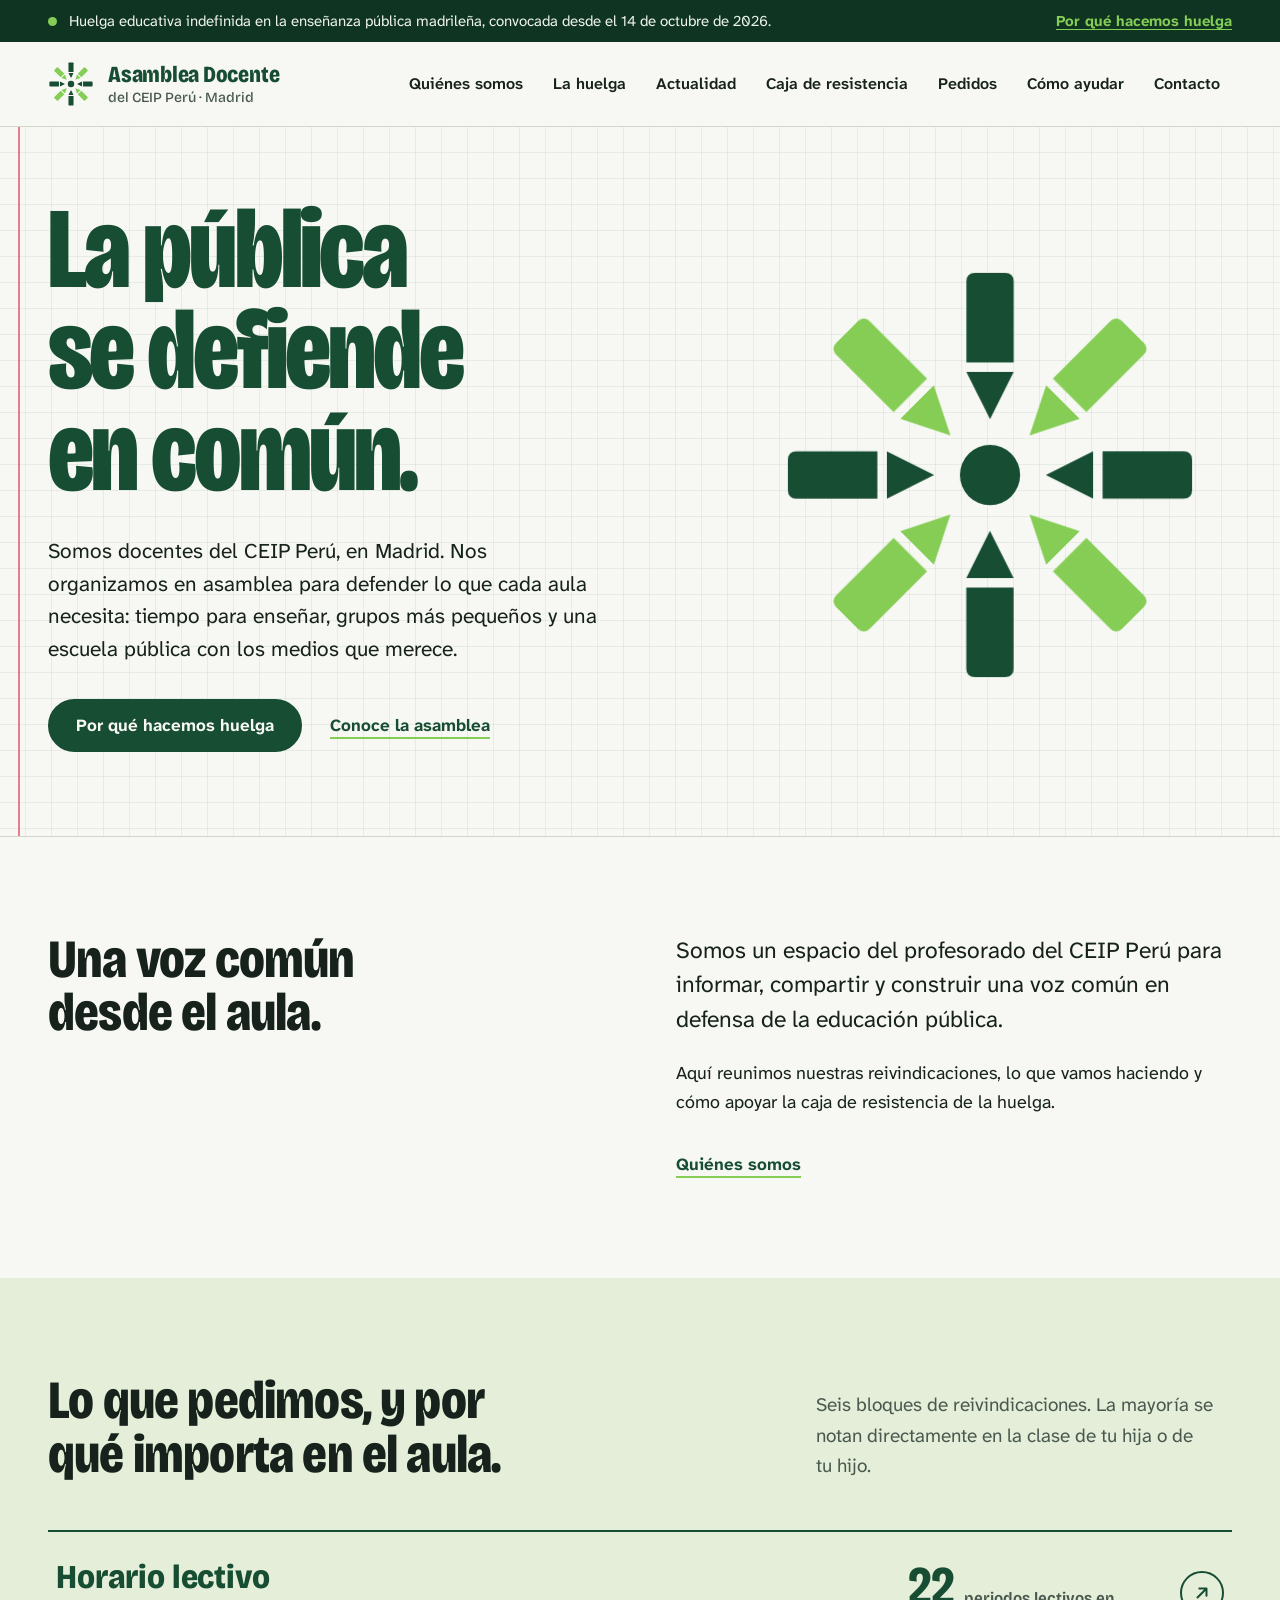
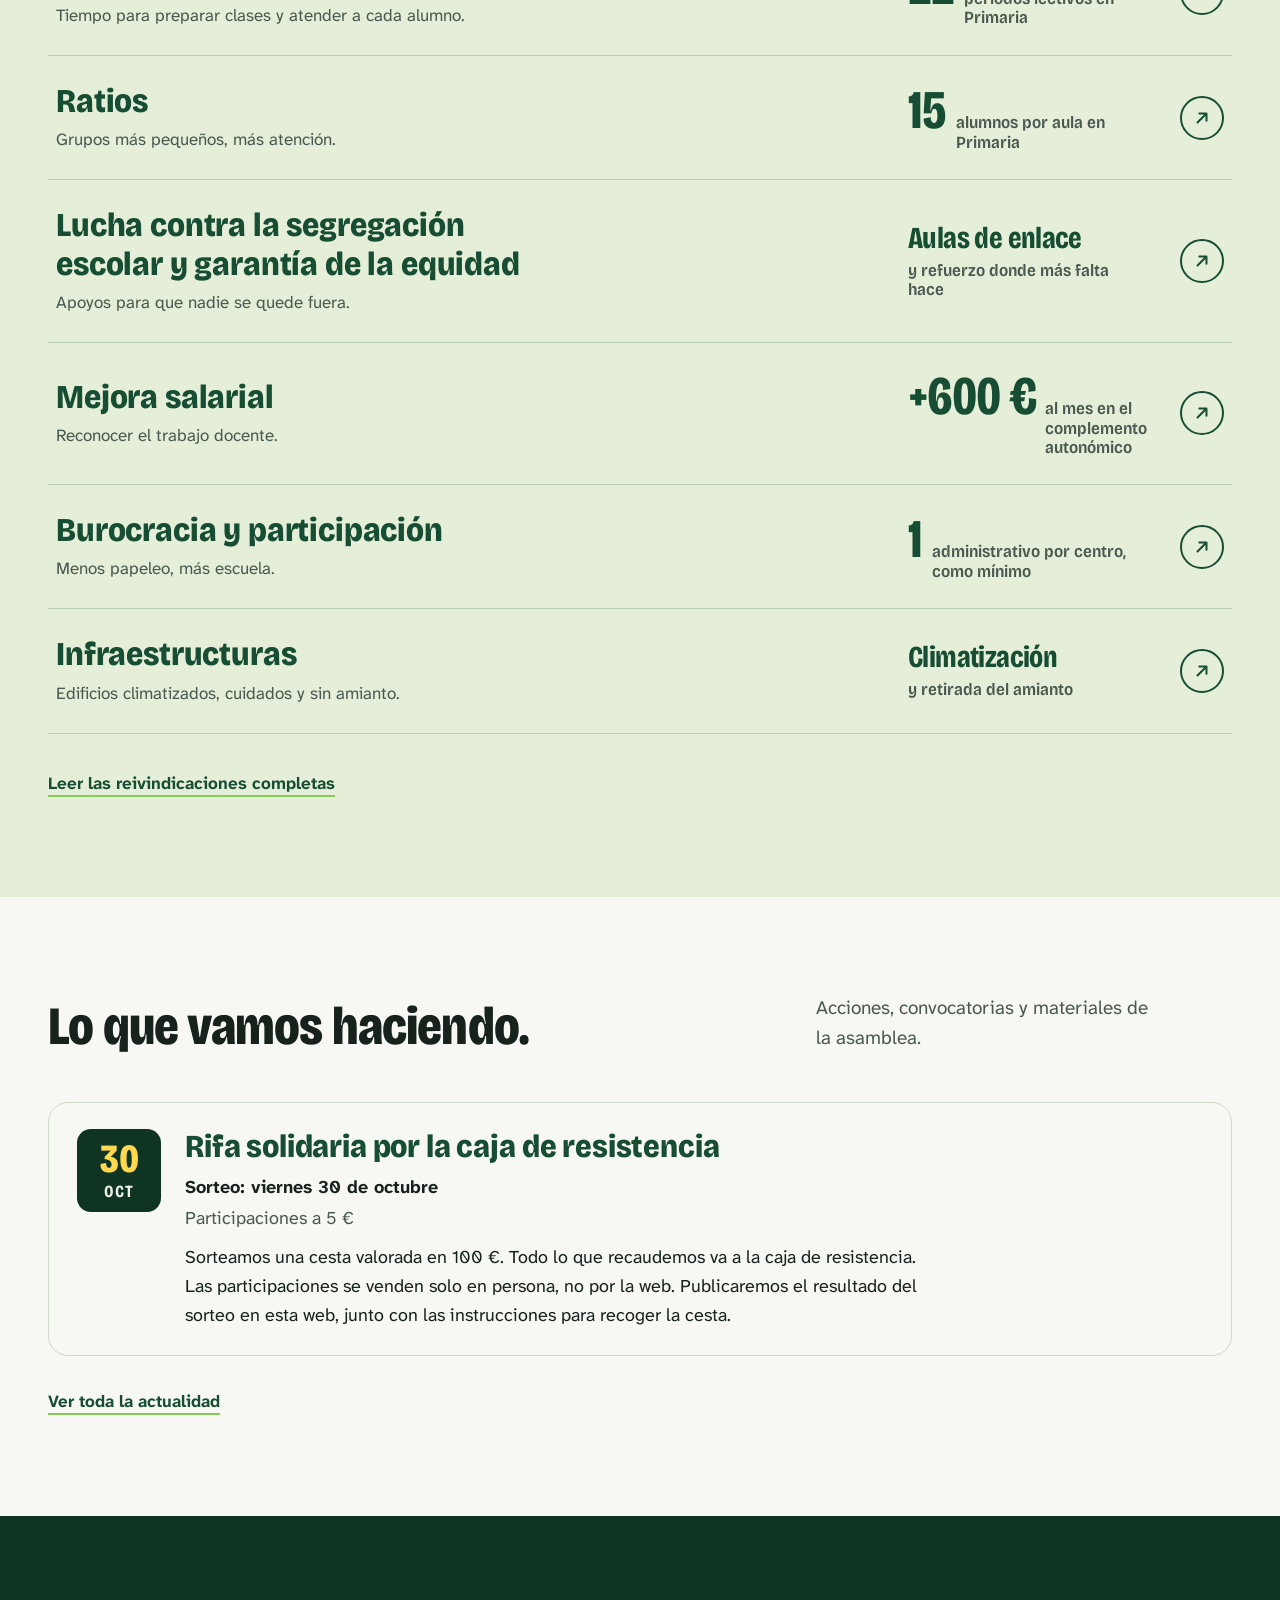
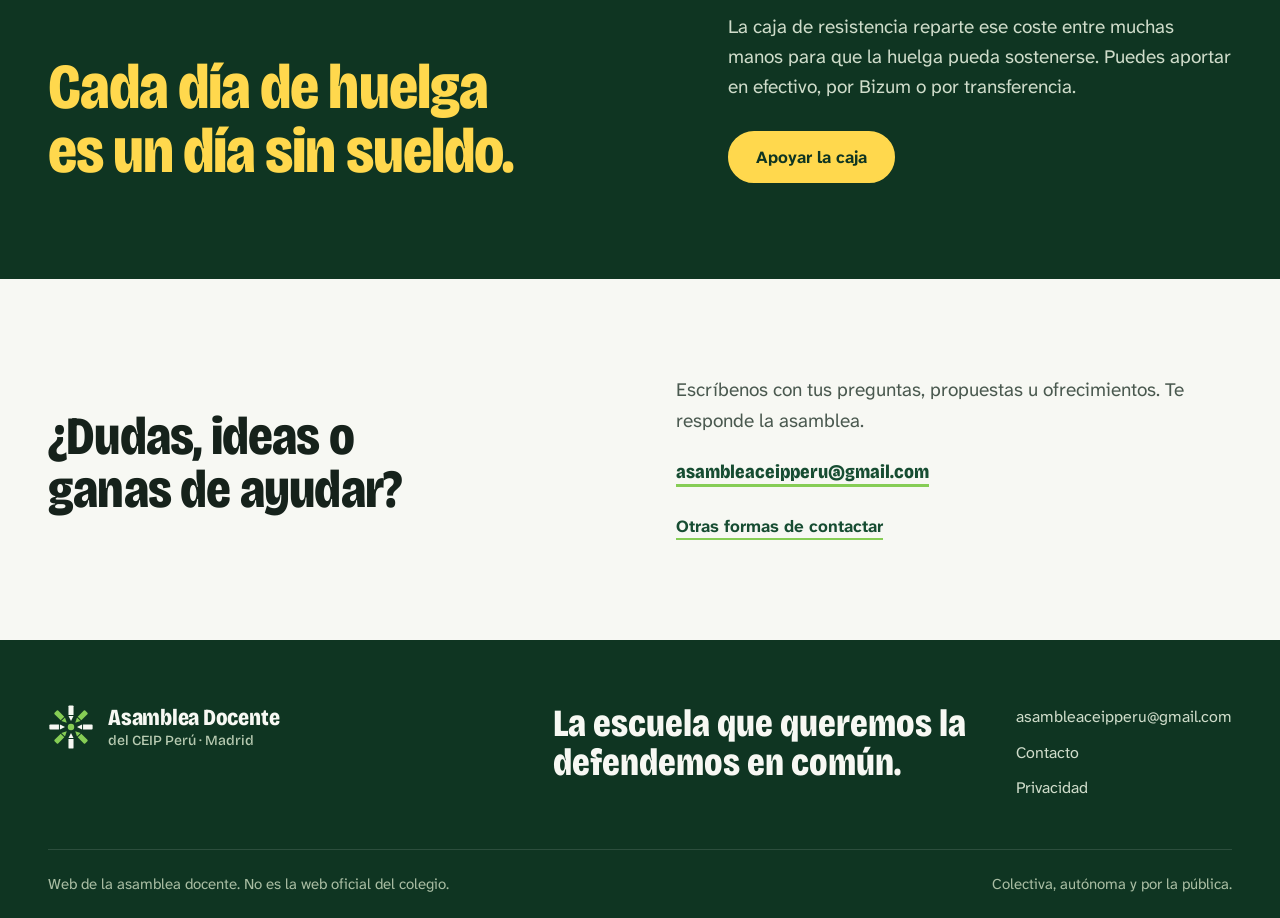
==== index.html @ 689da5db "Pedidos: rifa solo en persona y compra mínima de 10 € Co-Authored-By: Claude Opus 5.5 <noreply@anthr" ====
<!doctype html>
<html lang="es"><head><meta charset="utf-8"><meta name="viewport" content="width=device-width, initial-scale=1">
<title>Asamblea Docente del CEIP Perú · La pública se defiende en común</title><meta name="description" content="Somos docentes del CEIP Perú (Madrid) organizados en asamblea. Por qué hacemos huelga, qué pedimos y cómo apoyar la caja de resistencia.">
<meta name="theme-color" content="#0f3522"><meta name="color-scheme" content="light">
<link rel="canonical" href="https://asambleaceipperu.github.io/"><meta property="og:url" content="https://asambleaceipperu.github.io/"><meta property="og:image" content="https://asambleaceipperu.github.io/assets/compartir.png"><meta property="og:image:width" content="1200"><meta property="og:image:height" content="630"><meta name="twitter:card" content="summary_large_image">
<meta property="og:title" content="Asamblea Docente del CEIP Perú · La pública se defiende en común"><meta property="og:description" content="Somos docentes del CEIP Perú (Madrid) organizados en asamblea. Por qué hacemos huelga, qué pedimos y cómo apoyar la caja de resistencia."><meta property="og:type" content="website"><meta property="og:locale" content="es_ES"><meta property="og:site_name" content="Asamblea Docente del CEIP Perú">
<link rel="icon" href="assets/simbolo.svg" type="image/svg+xml"><link rel="preload" href="assets/fuentes/bricolage-grotesque.woff2" as="font" type="font/woff2" crossorigin><link rel="stylesheet" href="assets/style.css"><script src="assets/contacto-config.js" defer></script><script src="assets/site.js" defer></script></head>
<body><a class="skip" href="#contenido">Saltar al contenido</a>
<div class="aviso"><div class="wrap"><span class="pulso" aria-hidden="true"></span><span>Huelga educativa indefinida en la enseñanza pública madrileña, convocada desde el 14 de octubre de 2026.</span><a href="huelga.html">Por qué hacemos huelga</a></div></div>
<header class="header"><div class="wrap header-inner"><a class="brand" href="index.html" aria-label="Asamblea Docente del CEIP Perú. Inicio"><svg xmlns="http://www.w3.org/2000/svg" viewBox="-50 -50 100 100" aria-hidden="true" focusable="false"><g transform="rotate(0)"><g fill="#174d32"><path d="M-5.5 -26.2V-45q0-2 2-2H3.5q2 0 2 2V-26.2Z"/><path d="M-5.5 -24H5.5L0 -13Z"/></g></g><g transform="rotate(45)"><g fill="#86cd55"><path d="M-5.5 -26.2V-45q0-2 2-2H3.5q2 0 2 2V-26.2Z"/><path d="M-5.5 -24H5.5L0 -13Z"/></g></g><g transform="rotate(90)"><g fill="#174d32"><path d="M-5.5 -26.2V-45q0-2 2-2H3.5q2 0 2 2V-26.2Z"/><path d="M-5.5 -24H5.5L0 -13Z"/></g></g><g transform="rotate(135)"><g fill="#86cd55"><path d="M-5.5 -26.2V-45q0-2 2-2H3.5q2 0 2 2V-26.2Z"/><path d="M-5.5 -24H5.5L0 -13Z"/></g></g><g transform="rotate(180)"><g fill="#174d32"><path d="M-5.5 -26.2V-45q0-2 2-2H3.5q2 0 2 2V-26.2Z"/><path d="M-5.5 -24H5.5L0 -13Z"/></g></g><g transform="rotate(225)"><g fill="#86cd55"><path d="M-5.5 -26.2V-45q0-2 2-2H3.5q2 0 2 2V-26.2Z"/><path d="M-5.5 -24H5.5L0 -13Z"/></g></g><g transform="rotate(270)"><g fill="#174d32"><path d="M-5.5 -26.2V-45q0-2 2-2H3.5q2 0 2 2V-26.2Z"/><path d="M-5.5 -24H5.5L0 -13Z"/></g></g><g transform="rotate(315)"><g fill="#86cd55"><path d="M-5.5 -26.2V-45q0-2 2-2H3.5q2 0 2 2V-26.2Z"/><path d="M-5.5 -24H5.5L0 -13Z"/></g></g><circle r="7" fill="#174d32"/></svg><span class="brand-text"><strong>Asamblea Docente</strong><small>del CEIP Perú · Madrid</small></span></a>
<button class="menu-toggle" aria-controls="menu" aria-expanded="false" hidden>Menú</button><nav id="menu" aria-label="Principal"><a href="quienes-somos.html">Quiénes somos</a><a href="huelga.html">La huelga</a><a href="actualidad.html">Actualidad</a><a href="caja-resistencia.html">Caja de resistencia</a><a href="pedidos.html">Pedidos</a><a href="ayudar.html">Cómo ayudar</a><a href="contacto.html">Contacto</a></nav></div></header>
<main id="contenido"><div class="cuaderno"><section class="hero wrap"><div class="hero-copy"><h1 data-edit>La pública<br>se defiende<br>en común.</h1><p class="hero-desc" data-edit>Somos docentes del CEIP Perú, en Madrid. Nos organizamos en asamblea para defender lo que cada aula necesita: tiempo para enseñar, grupos más pequeños y una escuela pública con los medios que merece.</p><div class="buttons"><a class="button" href="huelga.html">Por qué hacemos huelga</a><a class="text-link" href="quienes-somos.html">Conoce la asamblea</a></div></div><div class="hero-art"><svg xmlns="http://www.w3.org/2000/svg" viewBox="-50 -50 100 100" role="img" aria-label="El corro: ocho lápices que apuntan al mismo centro"><g transform="rotate(0)"><g class="lapiz" style="--i:0" fill="#174d32"><path d="M-5.5 -26.2V-45q0-2 2-2H3.5q2 0 2 2V-26.2Z"/><path d="M-5.5 -24H5.5L0 -13Z"/></g></g><g transform="rotate(45)"><g class="lapiz" style="--i:1" fill="#86cd55"><path d="M-5.5 -26.2V-45q0-2 2-2H3.5q2 0 2 2V-26.2Z"/><path d="M-5.5 -24H5.5L0 -13Z"/></g></g><g transform="rotate(90)"><g class="lapiz" style="--i:2" fill="#174d32"><path d="M-5.5 -26.2V-45q0-2 2-2H3.5q2 0 2 2V-26.2Z"/><path d="M-5.5 -24H5.5L0 -13Z"/></g></g><g transform="rotate(135)"><g class="lapiz" style="--i:3" fill="#86cd55"><path d="M-5.5 -26.2V-45q0-2 2-2H3.5q2 0 2 2V-26.2Z"/><path d="M-5.5 -24H5.5L0 -13Z"/></g></g><g transform="rotate(180)"><g class="lapiz" style="--i:4" fill="#174d32"><path d="M-5.5 -26.2V-45q0-2 2-2H3.5q2 0 2 2V-26.2Z"/><path d="M-5.5 -24H5.5L0 -13Z"/></g></g><g transform="rotate(225)"><g class="lapiz" style="--i:5" fill="#86cd55"><path d="M-5.5 -26.2V-45q0-2 2-2H3.5q2 0 2 2V-26.2Z"/><path d="M-5.5 -24H5.5L0 -13Z"/></g></g><g transform="rotate(270)"><g class="lapiz" style="--i:6" fill="#174d32"><path d="M-5.5 -26.2V-45q0-2 2-2H3.5q2 0 2 2V-26.2Z"/><path d="M-5.5 -24H5.5L0 -13Z"/></g></g><g transform="rotate(315)"><g class="lapiz" style="--i:7" fill="#86cd55"><path d="M-5.5 -26.2V-45q0-2 2-2H3.5q2 0 2 2V-26.2Z"/><path d="M-5.5 -24H5.5L0 -13Z"/></g></g><circle r="7" fill="#174d32" class="centro"/></svg></div></section></div>
<section class="section wrap split" id="asamblea"><div><h2 data-edit>Una voz común desde el aula.</h2></div><div><p class="large" data-edit>Somos un espacio del profesorado del CEIP Perú para informar, compartir y construir una voz común en defensa de la educación pública.</p><p data-edit>Aquí reunimos nuestras reivindicaciones, lo que vamos haciendo y cómo apoyar la caja de resistencia de la huelga.</p><a class="text-link" href="quienes-somos.html">Quiénes somos</a></div></section>
<section class="section demands-home" id="reivindicaciones"><div class="wrap"><div class="section-head"><h2 data-edit>Lo que pedimos, y por qué importa en el aula.</h2><p data-edit>Seis bloques de reivindicaciones. La mayoría se notan directamente en la clase de tu hija o de tu hijo.</p></div><div class="demand-list"><a class="demand-row" href="huelga.html#tiempo"><div><h3 data-edit>Horario lectivo</h3><p data-edit>Tiempo para preparar clases y atender a cada alumno.</p></div><div class="dato-corto"><b>22</b><span>periodos lectivos en Primaria</span></div><span class="flecha"><svg viewBox="0 0 20 20" aria-hidden="true"><path d="M5 15 15 5M7 5h8v8" fill="none" stroke="currentColor" stroke-width="2.2" stroke-linecap="round" stroke-linejoin="round"/></svg></span></a><a class="demand-row" href="huelga.html#ratios"><div><h3 data-edit>Ratios</h3><p data-edit>Grupos más pequeños, más atención.</p></div><div class="dato-corto"><b>15</b><span>alumnos por aula en Primaria</span></div><span class="flecha"><svg viewBox="0 0 20 20" aria-hidden="true"><path d="M5 15 15 5M7 5h8v8" fill="none" stroke="currentColor" stroke-width="2.2" stroke-linecap="round" stroke-linejoin="round"/></svg></span></a><a class="demand-row" href="huelga.html#segregacion"><div><h3 data-edit>Lucha contra la segregación escolar y garantía de la equidad</h3><p data-edit>Apoyos para que nadie se quede fuera.</p></div><div class="dato-corto palabra"><b>Aulas de enlace</b><span>y refuerzo donde más falta hace</span></div><span class="flecha"><svg viewBox="0 0 20 20" aria-hidden="true"><path d="M5 15 15 5M7 5h8v8" fill="none" stroke="currentColor" stroke-width="2.2" stroke-linecap="round" stroke-linejoin="round"/></svg></span></a><a class="demand-row" href="huelga.html#salarios"><div><h3 data-edit>Mejora salarial</h3><p data-edit>Reconocer el trabajo docente.</p></div><div class="dato-corto"><b>+600&nbsp;€</b><span>al mes en el complemento autonómico</span></div><span class="flecha"><svg viewBox="0 0 20 20" aria-hidden="true"><path d="M5 15 15 5M7 5h8v8" fill="none" stroke="currentColor" stroke-width="2.2" stroke-linecap="round" stroke-linejoin="round"/></svg></span></a><a class="demand-row" href="huelga.html#participacion"><div><h3 data-edit>Burocracia y participación</h3><p data-edit>Menos papeleo, más escuela.</p></div><div class="dato-corto"><b>1</b><span>administrativo por centro, como mínimo</span></div><span class="flecha"><svg viewBox="0 0 20 20" aria-hidden="true"><path d="M5 15 15 5M7 5h8v8" fill="none" stroke="currentColor" stroke-width="2.2" stroke-linecap="round" stroke-linejoin="round"/></svg></span></a><a class="demand-row" href="huelga.html#recursos"><div><h3 data-edit>Infraestructuras</h3><p data-edit>Edificios climatizados, cuidados y sin amianto.</p></div><div class="dato-corto palabra"><b>Climatización</b><span>y retirada del amianto</span></div><span class="flecha"><svg viewBox="0 0 20 20" aria-hidden="true"><path d="M5 15 15 5M7 5h8v8" fill="none" stroke="currentColor" stroke-width="2.2" stroke-linecap="round" stroke-linejoin="round"/></svg></span></a></div><a class="text-link" href="huelga.html">Leer las reivindicaciones completas</a></div></section>
<section class="section wrap" id="actualidad"><div class="section-head"><h2 data-edit>Lo que vamos haciendo.</h2><p data-edit>Acciones, convocatorias y materiales de la asamblea.</p></div><div class="eventos"><article class="evento"><div class="fecha" aria-hidden="true"><b>30</b><span>oct</span></div><div><h3 data-edit>Rifa solidaria por la caja de resistencia</h3><p class="cuando" data-edit>Sorteo: viernes 30 de octubre</p><p class="donde" data-edit>Participaciones a 5 €</p><p data-edit>Sorteamos una cesta valorada en 100 €. Todo lo que recaudemos va a la caja de resistencia. Las participaciones se venden solo en persona, no por la web. Publicaremos el resultado del sorteo en esta web, junto con las instrucciones para recoger la cesta.</p></div></article></div><a class="text-link" href="actualidad.html">Ver toda la actualidad</a></section>
<section class="section caja" id="caja"><div class="wrap caja-inner"><h2 data-edit>Cada día de huelga es un día sin sueldo.</h2><div><p data-edit>La caja de resistencia reparte ese coste entre muchas manos para que la huelga pueda sostenerse. Puedes aportar en efectivo, por Bizum o por transferencia.</p><a class="button amarillo" href="caja-resistencia.html">Apoyar la caja</a></div></div></section>
<section class="section wrap contact-strip"><div><h2 data-edit>¿Dudas, ideas o ganas de ayudar?</h2></div><div><p data-edit>Escríbenos con tus preguntas, propuestas u ofrecimientos. Te responde la asamblea.</p><p class="correo-grande"><a href="mailto:asambleaceipperu@gmail.com">asambleaceipperu@gmail.com</a></p><a class="text-link" href="contacto.html">Otras formas de contactar</a></div></section></main>
<footer><div class="wrap footer-main"><a class="brand" href="index.html" aria-label="Asamblea Docente del CEIP Perú. Inicio"><svg xmlns="http://www.w3.org/2000/svg" viewBox="-50 -50 100 100" aria-hidden="true" focusable="false"><g transform="rotate(0)"><g fill="#f7f8f3"><path d="M-5.5 -26.2V-45q0-2 2-2H3.5q2 0 2 2V-26.2Z"/><path d="M-5.5 -24H5.5L0 -13Z"/></g></g><g transform="rotate(45)"><g fill="#86cd55"><path d="M-5.5 -26.2V-45q0-2 2-2H3.5q2 0 2 2V-26.2Z"/><path d="M-5.5 -24H5.5L0 -13Z"/></g></g><g transform="rotate(90)"><g fill="#f7f8f3"><path d="M-5.5 -26.2V-45q0-2 2-2H3.5q2 0 2 2V-26.2Z"/><path d="M-5.5 -24H5.5L0 -13Z"/></g></g><g transform="rotate(135)"><g fill="#86cd55"><path d="M-5.5 -26.2V-45q0-2 2-2H3.5q2 0 2 2V-26.2Z"/><path d="M-5.5 -24H5.5L0 -13Z"/></g></g><g transform="rotate(180)"><g fill="#f7f8f3"><path d="M-5.5 -26.2V-45q0-2 2-2H3.5q2 0 2 2V-26.2Z"/><path d="M-5.5 -24H5.5L0 -13Z"/></g></g><g transform="rotate(225)"><g fill="#86cd55"><path d="M-5.5 -26.2V-45q0-2 2-2H3.5q2 0 2 2V-26.2Z"/><path d="M-5.5 -24H5.5L0 -13Z"/></g></g><g transform="rotate(270)"><g fill="#f7f8f3"><path d="M-5.5 -26.2V-45q0-2 2-2H3.5q2 0 2 2V-26.2Z"/><path d="M-5.5 -24H5.5L0 -13Z"/></g></g><g transform="rotate(315)"><g fill="#86cd55"><path d="M-5.5 -26.2V-45q0-2 2-2H3.5q2 0 2 2V-26.2Z"/><path d="M-5.5 -24H5.5L0 -13Z"/></g></g><circle r="7" fill="#86cd55"/></svg><span class="brand-text"><strong>Asamblea Docente</strong><small>del CEIP Perú · Madrid</small></span></a><p class="footer-lema">La escuela que queremos la defendemos en común.</p><nav class="footer-links" aria-label="Pie de página"><a href="mailto:asambleaceipperu@gmail.com">asambleaceipperu@gmail.com</a><a href="contacto.html">Contacto</a><a href="privacidad.html">Privacidad</a></nav></div><div class="wrap footer-bottom"><span>Web de la asamblea docente. No es la web oficial del colegio.</span><span>Colectiva, autónoma y por la pública.</span></div></footer>
<div id="status" class="toast" role="status" aria-live="polite"></div></body></html>
---- assets/style.css ----
/* Asamblea Docente del CEIP Perú — hoja de estilos
   Identidad: «el corro» (ocho lápices que apuntan al mismo centro) sobre papel de cuaderno.
   Tipografías autoalojadas: Bricolage Grotesque (titulares) y Atkinson Hyperlegible Next (texto). */

@font-face{font-family:"Bricolage";src:url(fuentes/bricolage-grotesque.woff2) format("woff2-variations"),url(fuentes/bricolage-grotesque.woff2) format("woff2");font-weight:200 800;font-stretch:75% 100%;font-display:swap}
@font-face{font-family:"Atkinson";src:url(fuentes/atkinson-hyperlegible-next.woff2) format("woff2-variations"),url(fuentes/atkinson-hyperlegible-next.woff2) format("woff2");font-weight:200 800;font-style:normal;font-display:swap}
@font-face{font-family:"Atkinson";src:url(fuentes/atkinson-hyperlegible-next-italic.woff2) format("woff2-variations"),url(fuentes/atkinson-hyperlegible-next-italic.woff2) format("woff2");font-weight:200 800;font-style:italic;font-display:swap}

:root{
  --papel:#f7f8f3;         /* hoja de cuaderno */
  --cuadricula:#174d3212;  /* líneas de la cuadrícula */
  --pizarra:#174d32;       /* verde principal */
  --pizarra-honda:#0f3522; /* secciones oscuras */
  --marea:#86cd55;         /* verde vivo */
  --marea-suave:#e4eed8;
  --tinta:#16221b;
  --gris:#4a594f;
  --linea:#cfd8cb;
  --margen:#e0566c;        /* línea roja del margen del cuaderno */
  --tiza:#eef3ea;
  --ancho:1200px;
  --display:"Bricolage","Arial Narrow",Arial,sans-serif;
  --texto:"Atkinson",Verdana,Arial,sans-serif;
}
*,*::before,*::after{box-sizing:border-box}
html{scroll-padding-top:96px;-webkit-text-size-adjust:100%}
body{margin:0;background:var(--papel);color:var(--tinta);font:400 18px/1.6 var(--texto);text-rendering:optimizeLegibility}
img,svg{display:block;max-width:100%;height:auto}
a{color:inherit;text-underline-offset:.22em;text-decoration-thickness:1px}
button,input,textarea,select{font:inherit;color:inherit}
button{cursor:pointer}
:focus-visible{outline:3px solid var(--pizarra);outline-offset:4px;border-radius:2px}
.oscuro :focus-visible,.caja :focus-visible{outline-color:var(--marea)}
h1,h2,h3{font-family:var(--display);font-weight:800;font-stretch:82%;line-height:1;letter-spacing:-.015em;margin:0 0 .5em;text-wrap:balance}
h1{font-size:clamp(3rem,7.4vw,6.6rem)}
h2{font-size:clamp(2.1rem,4.2vw,3.5rem)}
h3{font-size:1.5rem;font-stretch:90%;letter-spacing:-.005em;line-height:1.15}
p{margin:0 0 1em;max-width:62ch;text-wrap:pretty}
p:last-child{margin-bottom:0}
.wrap{width:min(var(--ancho),100% - 96px);margin-inline:auto}
.visualmente-oculto{position:absolute!important;width:1px;height:1px;overflow:hidden;clip:rect(0 0 0 0);white-space:nowrap}
[hidden]{display:none!important}

/* ── Aviso de huelga ── */
.aviso{background:var(--pizarra-honda);color:var(--tiza);font-size:15px}
.aviso .wrap{display:flex;align-items:center;gap:12px;padding-block:9px;flex-wrap:wrap}
.aviso a{color:var(--marea);font-weight:700;text-decoration:underline;text-underline-offset:3px}
.pulso{width:9px;height:9px;border-radius:50%;background:var(--marea);flex-shrink:0;box-shadow:0 0 0 0 #86cd5599;animation:pulso 2.4s ease-out infinite}
@keyframes pulso{70%{box-shadow:0 0 0 8px #86cd5500}100%{box-shadow:0 0 0 0 #86cd5500}}

/* ── Cabecera ── */
.header{position:sticky;top:0;z-index:20;background:color-mix(in srgb,var(--papel) 94%,transparent);backdrop-filter:blur(8px);border-bottom:1px solid var(--linea)}
.header-inner{display:flex;align-items:center;justify-content:space-between;gap:28px;min-height:84px}
.brand{display:flex;align-items:center;gap:14px;text-decoration:none;flex-shrink:0}
.brand svg{width:46px;height:46px;flex-shrink:0;transition:transform .5s cubic-bezier(.3,1.4,.5,1)}
.brand:hover svg{transform:rotate(45deg)}
.brand-text{display:flex;flex-direction:column;line-height:1}
.brand-text strong{font-family:var(--display);font-weight:800;font-stretch:82%;font-size:23px;letter-spacing:-.01em;color:var(--pizarra)}
.brand-text small{font-family:var(--display);font-weight:500;font-size:14px;margin-top:5px;color:var(--gris)}
.header nav{display:flex;gap:6px;align-items:center}
.header nav a{text-decoration:none;font-size:16px;font-weight:600;padding:10px 12px;border-radius:6px;white-space:nowrap}
.header nav a:hover{background:var(--marea-suave)}
.header nav a[aria-current]{background:var(--pizarra);color:var(--papel)}
.menu-toggle{display:none;background:none;border:2px solid var(--pizarra);border-radius:8px;padding:8px 14px;color:var(--pizarra);font-weight:700;min-height:44px}

/* ── Botones y enlaces ── */
.button{display:inline-flex;align-items:center;gap:10px;background:var(--pizarra);color:var(--papel);border:2px solid var(--pizarra);border-radius:999px;padding:14px 26px;font-weight:700;font-size:17px;text-decoration:none;line-height:1.2;transition:background .2s,transform .2s}
.button:hover{background:var(--pizarra-honda);transform:translateY(-1px)}
.button.light{background:var(--marea);border-color:var(--marea);color:var(--pizarra-honda)}
.button.light:hover{background:#9ad86d}
.text-link{display:inline-flex;align-items:center;gap:8px;font-weight:700;color:var(--pizarra);background:none;border:0;padding:4px 0;text-decoration:underline;text-decoration-thickness:2px;text-decoration-color:var(--marea);text-underline-offset:6px;font-size:17px}
.text-link:hover{text-decoration-color:var(--pizarra)}
.ext::after{content:"";display:inline-block;width:.62em;height:.62em;margin-left:.3em;background:currentColor;-webkit-mask:url("data:image/svg+xml,%3Csvg xmlns='http://www.w3.org/2000/svg' viewBox='0 0 10 10'%3E%3Cpath d='M2 8 8 2M3.5 2H8v4.5' fill='none' stroke='black' stroke-width='1.6'/%3E%3C/svg%3E") center/contain no-repeat;mask:url("data:image/svg+xml,%3Csvg xmlns='http://www.w3.org/2000/svg' viewBox='0 0 10 10'%3E%3Cpath d='M2 8 8 2M3.5 2H8v4.5' fill='none' stroke='black' stroke-width='1.6'/%3E%3C/svg%3E") center/contain no-repeat}
.micro{font-size:15px;color:var(--gris);line-height:1.55}
.tag{display:inline-block;font-size:15px;font-weight:700;color:var(--pizarra);background:var(--marea-suave);padding:3px 10px;border-radius:999px;margin-bottom:12px}

/* ── Papel de cuaderno (portada e intros) ── */
.cuaderno{position:relative;background-color:var(--papel);background-image:linear-gradient(var(--cuadricula) 1px,transparent 1px),linear-gradient(90deg,var(--cuadricula) 1px,transparent 1px);background-size:26px 26px;background-position:-1px -1px;border-bottom:1px solid var(--linea)}
.cuaderno::before{content:"";position:absolute;top:0;bottom:0;left:max(14px,calc((100% - min(var(--ancho),100% - 96px))/2 - 30px));width:2px;background:var(--margen);opacity:.75}

/* ── Portada ── */
.hero{display:grid;grid-template-columns:minmax(0,1.35fr) minmax(0,1fr);gap:48px;align-items:center;padding-block:72px 84px}
.hero h1{font-size:clamp(3.6rem,9vw,8.4rem);line-height:.88;letter-spacing:-.025em;font-stretch:76%;color:var(--pizarra);margin-bottom:32px}
.hero-desc{font-size:21px;line-height:1.55;max-width:40ch;margin-bottom:34px}
.buttons{display:flex;flex-wrap:wrap;align-items:center;gap:18px 28px}
.hero-art{justify-self:center;width:min(100%,430px)}
.hero-art svg{width:100%;height:auto;overflow:visible}
.lapiz{animation:llegar .9s cubic-bezier(.2,.9,.25,1.15) both;animation-delay:calc(var(--i) * 70ms + 150ms)}
.centro{transform-box:fill-box;transform-origin:center;animation:centro .5s cubic-bezier(.3,1.6,.5,1) both;animation-delay:.85s}
@keyframes llegar{from{transform:translateY(-26px);opacity:0}}
@keyframes centro{from{transform:scale(0)}}
.hero-art figcaption{font-family:var(--display);font-weight:600;font-size:17px;color:var(--gris);text-align:center;margin-top:18px}

/* ── Secciones ── */
.section{padding-block:96px}
.section-head{display:grid;grid-template-columns:minmax(0,1fr) minmax(0,26rem);gap:24px 64px;align-items:end;margin-bottom:48px}
.section-head h2{margin:0}
.section-head p{color:var(--gris);font-size:19px}
.split{display:grid;grid-template-columns:minmax(0,1fr) minmax(0,1fr);gap:72px;align-items:start}
.large{font-size:23px;line-height:1.5}
.split .text-link{margin-top:12px}

/* Asamblea: corro */
.corro-cita{display:grid;grid-template-columns:120px minmax(0,1fr);gap:28px;align-items:start}
.corro-cita svg{width:120px;height:120px}

/* Reivindicaciones en portada */
.demands-home{background:var(--marea-suave)}
.demand-list{border-top:2px solid var(--pizarra)}
.demand-row{display:grid;grid-template-columns:minmax(0,1fr) 15rem 44px;gap:32px;align-items:center;padding:26px 8px;border-bottom:1px solid #b9cbb0;text-decoration:none;transition:background .2s,padding .2s}
.demand-row:hover{background:var(--papel);padding-inline:20px}
.demand-row h3{font-size:clamp(1.6rem,2.6vw,2.2rem);margin:0 0 6px;color:var(--pizarra)}
.demand-row p{margin:0;color:var(--gris);font-size:17px}
.dato-corto{font-family:var(--display);font-stretch:78%;font-weight:800;color:var(--pizarra);line-height:1;display:flex;align-items:baseline;gap:10px}
.dato-corto b{font-size:3.4rem;letter-spacing:-.02em}
.dato-corto span{font-size:17px;font-weight:600;font-stretch:90%;color:var(--gris);line-height:1.15}
.dato-corto.palabra b{font-size:1.9rem;line-height:1.05}
.flecha{width:44px;height:44px;border-radius:50%;border:2px solid var(--pizarra);display:grid;place-items:center;color:var(--pizarra);transition:background .2s,color .2s}
.flecha svg{width:18px;height:18px}
.demand-row:hover .flecha{background:var(--pizarra);color:var(--papel)}
.demands-home .text-link{margin-top:32px}

/* Estado vacío */
.empty-state{display:grid;grid-template-columns:auto minmax(0,1fr);gap:32px;align-items:center;padding:40px;border:2px dashed #b9cbb0;border-radius:18px;background:var(--papel)}
.empty-symbol{width:84px;height:84px;opacity:.9}
.empty-state h2,.empty-state h3{font-size:clamp(1.7rem,3vw,2.3rem);margin:0 0 10px}
.empty-state p{color:var(--gris)}
.empty-state .text-link{margin-top:14px}

/* Caja de resistencia */
.caja{background:var(--pizarra-honda);color:var(--tiza);position:relative;overflow:hidden}
.caja-inner{display:grid;grid-template-columns:minmax(0,1.2fr) minmax(0,.8fr);gap:64px;align-items:center}
.caja h2{color:var(--papel);font-size:clamp(2.4rem,5vw,4.4rem)}
.caja p{color:#cfdcca;font-size:19px;max-width:46ch;margin-bottom:30px}
.caja .button.light{margin-top:4px}
.caja-mark{justify-self:center;width:min(100%,320px);opacity:.95}
.caja-mark svg{width:100%;height:auto}

/* Contacto en portada */
.contact-strip{display:grid;grid-template-columns:minmax(0,1fr) minmax(0,1fr);gap:72px;align-items:end}
.contact-strip p{color:var(--gris);font-size:19px;margin-bottom:26px}

/* ── Páginas interiores ── */
.page-intro{padding-block:80px 72px}
.page-intro h1{color:var(--pizarra);max-width:16ch;margin-bottom:24px}
.lead{font-size:22px;line-height:1.5;max-width:46ch;color:var(--tinta)}

.values{display:grid;grid-template-columns:repeat(3,minmax(0,1fr));gap:24px;margin-top:40px}
.values article{background:var(--marea-suave);border-radius:18px;padding:30px 28px 32px}
.values svg{width:40px;height:40px;margin-bottom:22px}
.values h3{font-size:1.9rem;color:var(--pizarra);margin-bottom:12px}
.values p{color:var(--gris);font-size:17px}
.aviso-no-oficial{margin-top:28px;padding:16px 20px;border-left:4px solid var(--marea);background:var(--papel);font-size:16px;color:var(--gris)}

/* Huelga */
.source-note{display:grid;grid-template-columns:minmax(0,1fr) auto;gap:20px 48px;align-items:center;padding:28px 32px;margin-block:48px 0;background:var(--marea-suave);border-radius:18px}
.source-note p{font-size:17px;max-width:70ch}
.source-note .micro{font-size:15px;margin-top:6px}
.jump-links{display:flex;flex-wrap:wrap;gap:10px;padding-block:28px 12px}
.jump-links a{border:1.5px solid var(--linea);background:var(--papel);border-radius:999px;padding:8px 16px;font-size:16px;font-weight:600;text-decoration:none;color:var(--pizarra)}
.jump-links a:hover{border-color:var(--pizarra)}
.demand-detail{display:grid;grid-template-columns:minmax(0,1.05fr) minmax(0,1fr);gap:72px;padding-block:72px;border-bottom:1px solid var(--linea);position:relative;scroll-margin-top:96px}
.demand-detail:last-child{border-bottom:0}
.demand-title h2{color:var(--pizarra);margin-bottom:14px;overflow-wrap:break-word;hyphens:auto}
.demand-title .large{color:var(--gris);margin-bottom:32px}
.detail-copy{padding-top:6px}
.detail-copy h3{font-size:1.35rem;color:var(--pizarra);margin:30px 0 10px}
.detail-copy h3:first-child{margin-top:0}
.detail-copy p{font-size:18px}
.detail-copy ul{margin:0 0 1em;padding-left:1.1em}
.detail-copy li{margin-bottom:.4em}
.detail-copy li::marker{color:var(--marea)}
.source-link{display:inline-flex;margin:26px 28px 0 0;font-size:16px;color:var(--pizarra);font-weight:600}
.copy-link{margin-top:22px;font-size:16px}
.anchor-alias{position:absolute;top:0;scroll-margin-top:96px}

/* Gráficos de datos */
.dato{margin:0;background:var(--papel);border:1.5px solid var(--linea);border-radius:18px;padding:26px 26px 22px;background-image:linear-gradient(var(--cuadricula) 1px,transparent 1px),linear-gradient(90deg,var(--cuadricula) 1px,transparent 1px);background-size:22px 22px}
.dato figcaption{font-family:var(--display);font-weight:700;font-stretch:90%;font-size:18px;color:var(--pizarra);margin-bottom:18px}
.dato .nota{font-size:15px;color:var(--gris);margin-top:18px}
.fila{display:grid;grid-template-columns:8.2rem minmax(0,1fr) 2.6rem;gap:12px;align-items:center;margin-bottom:12px}
.fila .etq{font-size:16px;font-weight:600}
.fila b{font-family:var(--display);font-stretch:80%;font-size:28px;font-weight:800;color:var(--pizarra);text-align:right;line-height:1}
.cuadros{display:flex;flex-wrap:wrap;gap:4px}
.cuadros i{width:15px;height:15px;border-radius:3px;background:var(--marea)}
.puntos{display:flex;flex-wrap:wrap;gap:4px}
.puntos i{width:13px;height:13px;border-radius:50%;background:var(--marea)}
.fila.destacada .cuadros i,.fila.destacada .puntos i{background:var(--pizarra)}
.fila.destacada .etq{color:var(--pizarra);font-weight:800}
.cifra{display:flex;align-items:baseline;gap:14px;flex-wrap:wrap}
.cifra b{font-family:var(--display);font-stretch:76%;font-weight:800;font-size:clamp(4.6rem,9vw,7.2rem);line-height:.9;color:var(--pizarra);letter-spacing:-.02em}
.cifra span{font-family:var(--display);font-weight:600;font-stretch:90%;font-size:21px;line-height:1.2;color:var(--tinta);max-width:16ch}
.lista-dato{list-style:none;margin:0;padding:0;display:grid;gap:10px}
.lista-dato li{display:grid;grid-template-columns:28px minmax(0,1fr);gap:12px;align-items:start;font-size:17px;font-weight:600;line-height:1.35}
.lista-dato li::before{content:"";width:22px;height:22px;margin-top:1px;border-radius:6px;background:var(--marea) url("data:image/svg+xml,%3Csvg xmlns='http://www.w3.org/2000/svg' viewBox='0 0 20 20'%3E%3Cpath d='m5 10.5 3.2 3L15 6.5' fill='none' stroke='%230f3522' stroke-width='2.6' stroke-linecap='round' stroke-linejoin='round'/%3E%3C/svg%3E") center/16px no-repeat}

/* Actualidad (publicaciones añadidas con el editor) */
#publicaciones .demand-detail{grid-template-columns:minmax(0,1fr) minmax(0,1.2fr);padding-block:40px;gap:40px}
#publicaciones .demand-detail:first-child{padding-top:0}
#publicaciones .demand-detail h2{font-size:clamp(1.8rem,3vw,2.4rem);color:var(--pizarra)}

/* Caja (página) */
.fund-query{display:grid;grid-template-columns:minmax(0,1fr) auto;gap:24px 48px;align-items:center;padding:40px;background:var(--marea-suave);border-radius:18px;scroll-margin-top:96px}
.fund-query h2{font-size:clamp(1.8rem,3vw,2.5rem);margin-bottom:10px;color:var(--pizarra)}
.fund-query p{color:var(--gris)}
.pasos{list-style:none;padding:0;margin:0;display:grid;gap:22px;counter-reset:paso}
.pasos li{display:grid;grid-template-columns:44px minmax(0,1fr);gap:16px;counter-increment:paso}
.pasos li::before{content:counter(paso);width:44px;height:44px;border-radius:50%;background:var(--pizarra);color:var(--papel);font-family:var(--display);font-weight:800;font-size:21px;display:grid;place-items:center}
.pasos strong{display:block;font-family:var(--display);font-stretch:90%;font-size:21px;color:var(--pizarra);margin-bottom:2px}
.pasos span{color:var(--gris);font-size:17px}

/* Contacto */
.draft-box{background:var(--papel);border:1.5px solid var(--linea);border-radius:22px;padding:36px}
.form-heading h2{font-size:2.2rem;color:var(--pizarra);margin:0 0 6px}
.draft-box label{display:block;margin:20px 0 7px;font-weight:700;font-size:16px}
.draft-box input,.draft-box textarea,.draft-box select{display:block;width:100%;border:1.5px solid #a9b9a3;border-radius:10px;padding:13px 14px;background:#fff;color:var(--tinta);font-size:17px}
.draft-box input:focus-visible,.draft-box textarea:focus-visible,.draft-box select:focus-visible{outline:3px solid var(--marea);outline-offset:1px;border-color:var(--pizarra)}
.draft-box textarea{resize:vertical;min-height:150px}
.draft-box .micro{margin-block:16px 18px}
.draft-box .check-label{display:flex;gap:12px;align-items:flex-start;font-weight:400;font-size:16px;margin:0 0 24px}
.draft-box .check-label input{width:20px;height:20px;flex-shrink:0;margin:2px 0 0;accent-color:var(--pizarra)}
.draft-box button:disabled{opacity:.5;cursor:not-allowed;transform:none}
#send-status{margin-top:14px}
.contact-state{font-size:17px;border-left:4px solid var(--margen);padding:10px 16px;background:var(--papel);margin-block:24px}
.contact-state.activo{border-left-color:var(--marea)}

/* Enlaces y QR */
.notice{border-radius:18px;padding:24px 28px;background:var(--marea-suave);margin-bottom:36px}
.notice strong{font-family:var(--display);font-size:22px;color:var(--pizarra)}
.notice p{margin-top:6px;font-size:17px;max-width:80ch}
.share-group h2{font-size:1.8rem;color:var(--pizarra);margin:40px 0 12px}
.share-list{border-top:2px solid var(--pizarra);margin-bottom:12px}
.share-list>div{display:flex;justify-content:space-between;align-items:center;gap:20px;padding-block:18px;border-bottom:1px solid var(--linea);flex-wrap:wrap}
.share-list a{font-size:19px;font-weight:700;text-decoration:none;color:var(--tinta)}
.share-list a:hover{color:var(--pizarra);text-decoration:underline}
.share-list small{display:block;font-size:14px;font-weight:400;color:var(--gris);margin-top:3px;overflow-wrap:anywhere}
.copy-url{border:2px solid var(--pizarra);background:none;color:var(--pizarra);border-radius:999px;padding:8px 18px;font-size:15px;font-weight:700;flex-shrink:0}
.copy-url:hover{background:var(--pizarra);color:var(--papel)}
.copied-url{display:block;flex-basis:100%;font-size:14px;color:var(--pizarra);margin-top:4px}
.copied-url input{display:block;width:100%;margin-top:6px;background:#fff;border:1.5px solid var(--linea);border-radius:8px;padding:10px;font-size:14px}
.descargas{display:grid;grid-template-columns:repeat(3,minmax(0,1fr));gap:20px;margin-top:20px}
.descargas a{display:flex;flex-direction:column;gap:14px;text-decoration:none;border:1.5px solid var(--linea);border-radius:18px;padding:22px;background:var(--papel);font-weight:700}
.descargas a:hover{border-color:var(--pizarra)}
.descargas .muestra{height:110px;display:grid;place-items:center;border-radius:10px;background:var(--marea-suave)}
.descargas .muestra.oscura{background:var(--pizarra-honda)}
.descargas img{max-height:78px;width:auto}
.descargas small{font-weight:400;color:var(--gris);font-size:15px}

/* Privacidad */
.legal{max-width:760px}
.legal h2{font-size:1.9rem;color:var(--pizarra);margin:48px 0 12px}
.legal h2:first-child{margin-top:0}
.pending{font-size:16px!important;color:var(--gris);padding:14px 18px;border-left:4px solid var(--margen);background:var(--papel)}

/* ── Pie ── */
footer{background:var(--pizarra-honda);color:var(--tiza)}
.footer-main{display:grid;grid-template-columns:minmax(0,1.1fr) minmax(0,1fr) auto;gap:48px;padding-block:64px 48px;align-items:start}
footer .brand-text strong{color:var(--papel)}
footer .brand-text small{color:#b8cbb2}
.footer-lema{font-family:var(--display);font-weight:800;font-stretch:80%;font-size:clamp(1.8rem,3vw,2.5rem);line-height:1.02;color:var(--papel);margin:0}
.footer-lema span{color:var(--marea)}
.footer-links{display:flex;flex-direction:column;gap:10px}
.footer-links a{text-decoration:none;font-size:16px;color:#cfdcca}
.footer-links a:hover{color:var(--papel);text-decoration:underline}
.footer-bottom{display:flex;justify-content:space-between;gap:20px;flex-wrap:wrap;border-top:1px solid #ffffff1f;padding-block:22px;font-size:15px;color:#a9bda3}

/* ── Utilidades ── */
.skip{position:fixed;top:-200px;left:16px;z-index:100;background:var(--pizarra);color:#fff;padding:12px 20px;border-radius:8px}
.skip:focus{top:12px}
.toast{position:fixed;bottom:24px;left:50%;transform:translateX(-50%);background:var(--tinta);color:#fff;font-size:16px;padding:12px 22px;border-radius:999px;z-index:50;max-width:calc(100% - 32px);box-shadow:0 8px 24px #16221b33}
.toast:empty{display:none}

/* ── Responsive ── */
@media (max-width:1080px){
  .wrap{width:min(var(--ancho),100% - 64px)}
  .cuaderno::before{left:max(12px,calc((100% - min(var(--ancho),100% - 64px))/2 - 22px))}
  .header nav a{font-size:15px;padding:9px 9px}
  .brand-text strong{font-size:20px}
  .demand-row{grid-template-columns:minmax(0,1fr) 12rem 44px}
  .split,.contact-strip,.demand-detail{gap:48px}
}
@media (max-width:900px){
  .js .menu-toggle{display:block}
  .js .header nav{display:none}
  .js .header nav.is-open{display:flex;position:absolute;top:100%;left:0;right:0;flex-direction:column;align-items:stretch;gap:2px;padding:12px 20px 20px;background:var(--papel);border-bottom:1px solid var(--linea);box-shadow:0 18px 30px #16221b14}
  .js .header nav a{font-size:19px;padding:13px 14px}
  .header nav{flex-wrap:wrap;justify-content:flex-end}
  .hero{grid-template-columns:minmax(0,1fr) 34%;gap:24px}
  .caja-inner{grid-template-columns:1fr}
  .caja-mark{display:none}
  .values{grid-template-columns:1fr}
  .demand-detail{grid-template-columns:1fr;gap:32px;padding-block:56px}
  #publicaciones .demand-detail{grid-template-columns:1fr;gap:12px}
}
@media (max-width:720px){
  body{font-size:17px}
  .wrap{width:calc(100% - 40px)}
  .cuaderno::before{left:10px}
  html{scroll-padding-top:80px}
  .aviso{font-size:14px}
  .aviso .wrap{gap:4px 10px;padding-block:8px}
  .header-inner{min-height:70px;gap:14px}
  .brand{gap:10px}
  .brand svg{width:38px;height:38px}
  .brand-text strong{font-size:19px}
  .brand-text small{font-size:13px}
  .hero{grid-template-columns:1fr;padding-block:36px 52px;gap:0}
  .hero-art{grid-row:1;justify-self:start;width:96px;margin-bottom:22px}
  .hero-art figcaption{display:none}
  .hero h1{font-size:clamp(3.3rem,17vw,5.4rem);margin-bottom:22px}
  .hero-desc{font-size:19px;margin-bottom:28px}
  .section{padding-block:64px}
  .section-head{grid-template-columns:1fr;margin-bottom:32px}
  .split,.contact-strip{grid-template-columns:1fr;gap:20px}
  .large{font-size:20px}
  .corro-cita{grid-template-columns:72px minmax(0,1fr);gap:18px}
  .corro-cita svg{width:72px;height:72px}
  .demand-row{grid-template-columns:minmax(0,1fr) 40px;gap:8px 16px;padding:22px 4px}
  .demand-row:hover{padding-inline:4px}
  .demand-row .dato-corto{grid-row:2;grid-column:1}
  .demand-row .flecha{grid-row:1/3;grid-column:2;width:40px;height:40px}
  .dato-corto b{font-size:2.4rem}
  .dato-corto.palabra b{font-size:1.5rem}
  .empty-state{grid-template-columns:1fr;padding:26px;gap:16px}
  .empty-symbol{width:56px;height:56px}
  .page-intro{padding-block:44px 44px}
  .page-intro h1{font-size:clamp(2.7rem,12vw,4rem)}
  .lead{font-size:19px}
  .source-note{grid-template-columns:1fr;padding:22px}
  .jump-links a{font-size:15px;padding:7px 13px}
  .demand-detail{padding-block:44px;scroll-margin-top:80px}
  .anchor-alias{scroll-margin-top:80px}
  .dato{padding:20px 18px 18px}
  .fila{grid-template-columns:minmax(0,1fr) 2.2rem;gap:6px 10px}
  .fila .etq{grid-column:1/-1;font-size:15px;margin-bottom:-2px}
  .cuadros i{width:12px;height:12px}
  .puntos i{width:11px;height:11px;gap:3px}
  .fund-query{grid-template-columns:1fr;padding:26px}
  .draft-box{padding:22px;border-radius:18px}
  .draft-box .button{width:100%;justify-content:center}
  .descargas{grid-template-columns:1fr}
  .footer-main{grid-template-columns:1fr;gap:30px;padding-block:48px 36px}
  .footer-bottom{flex-direction:column;gap:6px;font-size:14px}
  .toast{border-radius:14px}
}
@media (max-width:380px){
  .brand-text small{display:none}
  .menu-toggle{padding:6px 10px}
  .hero h1{font-size:3.1rem}
}
@media (prefers-reduced-motion:reduce){
  *,*::before,*::after{animation:none!important;transition:none!important}
}
@media print{
  .aviso,.header,footer,.copy-link,.copy-url,.menu-toggle,.toast,.buttons,.jump-links{display:none!important}
  body{background:#fff;font-size:11pt}
  .cuaderno{background:none}
  .cuaderno::before{display:none}
  .wrap{width:100%}
  .section,.page-intro{padding-block:18pt}
  .demand-detail{break-inside:avoid;display:block;padding-block:18pt}
  .caja{background:#fff;color:#000}.caja h2,.caja p{color:#000}
}

/* Ajustes tras revisión visual */
.aviso .wrap>span:nth-child(2){flex:1 1 260px;min-width:0}
.corro-cita+p{margin-top:24px}
.dato-corto.palabra{flex-direction:column;align-items:flex-start;gap:6px}
.caja-inner{grid-template-columns:minmax(0,1.1fr) minmax(0,.9fr);align-items:end}
.caja h2{margin:0}
.caja p{margin-bottom:28px}
@media (max-width:900px){.caja-inner{gap:28px}}
@media (max-width:720px){.aviso .wrap>span:nth-child(2){flex-basis:calc(100% - 24px)}}
.cuadros,.puntos{display:grid;grid-template-columns:repeat(10,max-content);gap:5px}
.cuadros i,.puntos i{width:14px;height:14px}
.fila{align-items:start}
.fila b,.fila .etq{padding-top:1px}
@media (max-width:720px){.cuadros i,.puntos i{width:12px;height:12px}.cuadros,.puntos{gap:4px}}
@media (max-width:720px){.share-list>div{flex-direction:column;align-items:flex-start;gap:10px}}
@media (max-width:720px){.aviso .wrap{align-items:flex-start}.aviso .pulso{margin-top:7px}}

/* ── Segunda ronda: ilustraciones, caja con la identidad del cartel, correo ── */
:root{--amarillo:#ffd84d}
.demand-detail.illustrated{grid-template-areas:"titulo ilus" "titulo texto";grid-template-rows:auto 1fr;row-gap:36px}
.demand-detail.illustrated .demand-title{grid-area:titulo}
.demand-detail.illustrated .ilus-wrap{grid-area:ilus}
.demand-detail.illustrated .detail-copy{grid-area:texto}
.ilus{display:block;width:100%;height:auto;border-radius:22px}
@media (max-width:900px){.demand-detail.illustrated{grid-template-columns:1fr;grid-template-areas:"ilus" "titulo" "texto";row-gap:28px}}

.caja h2{color:var(--amarillo)}
.button.amarillo{background:var(--amarillo);border-color:var(--amarillo);color:var(--pizarra-honda)}
.button.amarillo:hover{background:#ffe27a}
.intro-caja{background:var(--pizarra-honda);color:var(--tiza);background-image:radial-gradient(#ffffff0d 1px,transparent 1.5px);background-size:18px 18px}
.intro-caja h1{color:var(--amarillo);max-width:13ch}
.intro-caja .lead{color:#dfe8da}
.aportes{display:grid;grid-template-columns:repeat(3,minmax(0,1fr));gap:22px;margin-block:36px 22px}
.aportes article{background:var(--pizarra-honda);color:var(--tiza);border-radius:20px;padding:30px 28px 32px}
.aportes svg{width:56px;height:56px;margin-bottom:22px}
.aportes h3{color:var(--amarillo);font-size:1.9rem;margin-bottom:10px}
.aportes p{color:#cfdcca;font-size:17px}
.cuenta{display:grid;grid-template-columns:auto 1fr;gap:4px 14px;margin-top:18px;padding-top:18px;border-top:1px solid #ffffff26;font-size:15px}
.cuenta span{color:#a9bda3}.cuenta b{color:var(--papel);font-weight:700;overflow-wrap:anywhere}
.correo-grande{font-family:var(--display);font-weight:800;font-stretch:85%;font-size:clamp(1.5rem,3vw,2.2rem);line-height:1.1;margin:0 0 18px;overflow-wrap:anywhere}
.correo-grande a{color:var(--pizarra);text-decoration:underline;text-decoration-color:var(--marea);text-decoration-thickness:3px;text-underline-offset:6px}
.correo-grande a:hover{text-decoration-color:var(--pizarra)}
@media (max-width:900px){.aportes{grid-template-columns:1fr}}
@media (max-width:720px){.aportes article{padding:24px 22px}.aportes svg{width:46px;height:46px;margin-bottom:14px}}
.aportes svg{background:var(--amarillo);border-radius:16px;padding:9px;width:64px;height:64px}
@media (max-width:720px){.aportes svg{width:56px;height:56px}}
@media (max-width:900px){.caja-inner{grid-template-columns:1fr}}
.material{display:grid;grid-template-columns:minmax(0,1fr) auto;gap:24px 48px;align-items:center;padding:40px;border-radius:18px;background:var(--amarillo);color:var(--pizarra-honda)}
.material h2{font-size:clamp(1.8rem,3vw,2.5rem);margin-bottom:10px;color:var(--pizarra-honda)}
.material p{color:#2b3a24}
@media (max-width:720px){.material{grid-template-columns:1fr;padding:26px}}
#material{padding-bottom:24px}
.ayudas{list-style:none;margin:0 0 40px;padding:0;display:grid;gap:22px;counter-reset:ayuda}
.ayudas>li{counter-increment:ayuda;display:grid;grid-template-columns:72px minmax(0,1fr);column-gap:24px;padding:32px;border-radius:20px;background:var(--marea-suave);scroll-margin-top:96px}
.ayudas>li::before{content:counter(ayuda);grid-row:1/span 9;width:56px;height:56px;border-radius:50%;background:var(--amarillo);color:var(--pizarra-honda);font-family:var(--display);font-weight:800;font-size:28px;display:grid;place-items:center}
.ayudas h2{font-size:clamp(1.7rem,3vw,2.3rem);color:var(--pizarra);margin-bottom:10px}
.ayudas .button{margin-top:6px}
.mini-pasos{margin:0 0 18px;padding-left:1.2em}.mini-pasos li{margin-bottom:6px}.mini-pasos li::marker{color:var(--pizarra);font-weight:700}
.button.copy-url{border-radius:999px;color:var(--papel);font-size:17px;padding:14px 26px}
@media (max-width:720px){.ayudas>li{grid-template-columns:1fr;padding:24px}.ayudas>li::before{grid-row:auto;width:46px;height:46px;font-size:23px;margin-bottom:14px}}
@media (max-width:1180px){.header nav a{font-size:14px;padding:8px 7px}}
.ayudas>li>.button,.ayudas .buttons{justify-self:start}
.button.copy-url{background:var(--pizarra);border-color:var(--pizarra);color:var(--papel)}
.button.copy-url:hover{background:var(--pizarra-honda);color:var(--papel)}
.eventos{display:grid;gap:18px;margin-bottom:28px}
.evento{display:grid;grid-template-columns:84px minmax(0,1fr);gap:24px;align-items:start;padding:26px 28px;border-radius:20px;background:var(--papel);border:1.5px solid var(--linea)}
.fecha{background:var(--pizarra-honda);color:var(--amarillo);border-radius:14px;padding:10px 0 12px;display:flex;flex-direction:column;align-items:center;line-height:1;font-family:var(--display);font-stretch:80%}
.fecha b{font-size:40px;font-weight:800}.fecha span{font-size:17px;font-weight:700;text-transform:uppercase;letter-spacing:.06em;margin-top:4px;color:var(--tiza)}
.evento h2,.evento h3{font-size:clamp(1.5rem,2.6vw,2rem);color:var(--pizarra);margin:0 0 8px}
.evento .cuando{font-weight:700;margin:0 0 2px}.evento .donde{color:var(--gris);margin:0 0 10px}
.evento .source-link{margin-top:6px}
@media (max-width:720px){.evento{grid-template-columns:64px minmax(0,1fr);gap:16px;padding:20px}.fecha b{font-size:30px}.fecha span{font-size:14px}}

/* ── Pedidos ── */
.productos{display:grid;grid-template-columns:repeat(3,minmax(0,1fr));gap:20px;margin-bottom:40px}
.productos article{background:var(--pizarra-honda);color:var(--tiza);border-radius:20px;padding:28px;scroll-margin-top:96px}
.productos h2{color:var(--amarillo);font-size:clamp(1.7rem,2.6vw,2.2rem);margin-bottom:8px}
.productos p{color:#cfdcca;font-size:17px}
.pasos-fila{grid-template-columns:repeat(3,minmax(0,1fr));gap:24px}
.pedido-box{max-width:820px;margin-inline:auto}
.pedido-box fieldset{border:0;padding:0;margin:0 0 26px}
.pedido-box legend{font-family:var(--display);font-weight:800;font-stretch:88%;font-size:21px;color:var(--pizarra);margin-bottom:10px;padding:0}
.tallas{display:grid;grid-template-columns:repeat(5,minmax(0,1fr));gap:10px}
.draft-box .talla{margin:0;display:flex;flex-direction:column;gap:6px;font-weight:700;font-size:15px}
.draft-box .talla input{text-align:center;font-size:19px;font-weight:700;padding:10px 6px}
.fila-campos{display:flex;gap:14px;align-items:flex-end;flex-wrap:wrap}
.fila-campos .talla{width:150px}
.draft-box .crece{flex:1 1 240px;margin:0;display:flex;flex-direction:column;gap:6px;font-weight:700;font-size:15px}
.importe{font-family:var(--display);font-weight:800;font-size:28px;color:var(--pizarra);margin:0 0 6px}
.resumen{background:var(--marea-suave);border-radius:14px;padding:16px 18px;margin:6px 0 4px}
.resumen strong{font-family:var(--display);font-size:19px;color:var(--pizarra)}
.resumen p{margin:6px 0 0;font-size:16px}
#ped-estado .ok{display:block;background:var(--marea-suave);border-left:4px solid var(--marea);padding:12px 14px;color:var(--tinta);font-size:16px}
.evento.pasado{opacity:.62}
.evento .tag{margin-bottom:8px}
.evento .button{margin-top:10px}
@media (max-width:900px){.productos,.pasos-fila{grid-template-columns:1fr}}
@media (max-width:720px){.tallas{grid-template-columns:repeat(3,minmax(0,1fr))}.fila-campos .talla{width:130px}}
@media (max-width:1240px) and (min-width:901px){.header nav a{font-size:14px;padding:8px 6px}.brand-text strong{font-size:19px}}
.productos .precio{font-family:var(--display);font-weight:800;font-stretch:78%;font-size:44px;line-height:1;color:var(--papel);margin:0 0 8px}
.leg-precio{font-family:var(--texto);font-weight:400;font-size:15px;color:var(--gris);margin-left:6px}
.resumen-cab{display:flex;justify-content:space-between;align-items:baseline;gap:12px}
.resumen .total{font-family:var(--display);font-weight:800;font-stretch:80%;font-size:30px;color:var(--pizarra)}
.productos{grid-template-columns:repeat(4,minmax(0,1fr))}
.productos .foto{height:200px;margin:-8px -8px 18px;border-radius:14px;background:radial-gradient(circle at 50% 55%,#e4eed8 0 62%,transparent 63%);display:flex;align-items:center;justify-content:center}
.productos .foto img{max-height:190px;width:auto;max-width:100%;filter:drop-shadow(0 8px 14px #0006)}
.productos .foto-chapas{gap:0}.productos .foto-chapas img{width:96px;height:96px;margin:0 -10px;border-radius:50%}
.productos .foto-chapas img:nth-child(2){transform:translateY(-14px) scale(1.12);z-index:1}
.productos .foto-rifa{background:none}.productos .foto-rifa img{border-radius:10px;max-height:200px}
.chapas{display:grid;grid-template-columns:repeat(3,minmax(0,1fr));gap:12px}
.draft-box .chapa{margin:0;display:grid;grid-template-columns:64px minmax(0,1fr);grid-template-rows:auto auto;gap:4px 12px;align-items:center;padding:10px;border:1.5px solid var(--linea);border-radius:14px;background:#fff;font-weight:600;font-size:14px;line-height:1.25}
.chapa img{grid-row:1/3;width:64px;height:64px;border-radius:50%}
.draft-box .chapa input{padding:6px 8px;text-align:center;font-size:17px;font-weight:700;width:80px}
.chapa:focus-within{border-color:var(--pizarra)}
@media (max-width:1100px){.productos{grid-template-columns:repeat(2,minmax(0,1fr))}}
@media (max-width:720px){.productos{grid-template-columns:1fr}.chapas{grid-template-columns:1fr 1fr}}
@media (max-width:420px){.chapas{grid-template-columns:1fr}}
.nota-intro{margin-top:22px;max-width:52ch;padding:12px 16px;border-left:3px solid var(--amarillo);background:#ffffff0f;color:#dfe8da;font-size:17px;line-height:1.5}
.productos{grid-template-columns:repeat(5,minmax(0,1fr));gap:16px}
.productos article{padding:24px 22px}
.productos .foto{height:180px}.productos .foto img{max-height:170px}
.productos h2{font-size:clamp(1.5rem,2vw,1.9rem)}
@media (max-width:1180px){.productos{grid-template-columns:repeat(3,minmax(0,1fr))}}
@media (max-width:820px){.productos{grid-template-columns:repeat(2,minmax(0,1fr))}}
@media (max-width:520px){.productos{grid-template-columns:1fr}}
.productos .foto-chapas img{width:76px;height:76px;margin:0 -8px}
@media (max-width:520px){.productos .foto-chapas img{width:96px;height:96px}}
.opciones{display:grid;grid-template-columns:1fr 1fr;gap:12px}
.draft-box .opcion{margin:0;display:flex;gap:12px;align-items:flex-start;padding:14px 16px;border:1.5px solid var(--linea);border-radius:14px;background:#fff;font-weight:400;cursor:pointer}
.draft-box .opcion input{width:20px;height:20px;flex-shrink:0;margin:2px 0 0;padding:0;accent-color:var(--pizarra)}
.opcion strong{display:block;font-size:16px;color:var(--tinta)}.opcion small{display:block;margin-top:3px;font-size:14px;color:var(--gris);line-height:1.35}
.opcion:has(input:checked){border-color:var(--pizarra);background:var(--marea-suave)}
.opcion:focus-within{outline:3px solid var(--marea);outline-offset:1px}
@media (max-width:720px){.opciones{grid-template-columns:1fr}}
.opcion strong{line-height:1.3}.leg-precio{line-height:1.3}
.resumen .minimo{margin-top:10px;padding:8px 12px;border-radius:10px;background:#fff2bf;color:var(--tinta);font-weight:700;font-size:15px}
.productos .solo-persona{display:inline-block;margin:0 0 8px;padding:3px 10px;border-radius:999px;background:var(--amarillo);color:var(--pizarra-honda);font-weight:700;font-size:13px;text-transform:uppercase;letter-spacing:.04em}
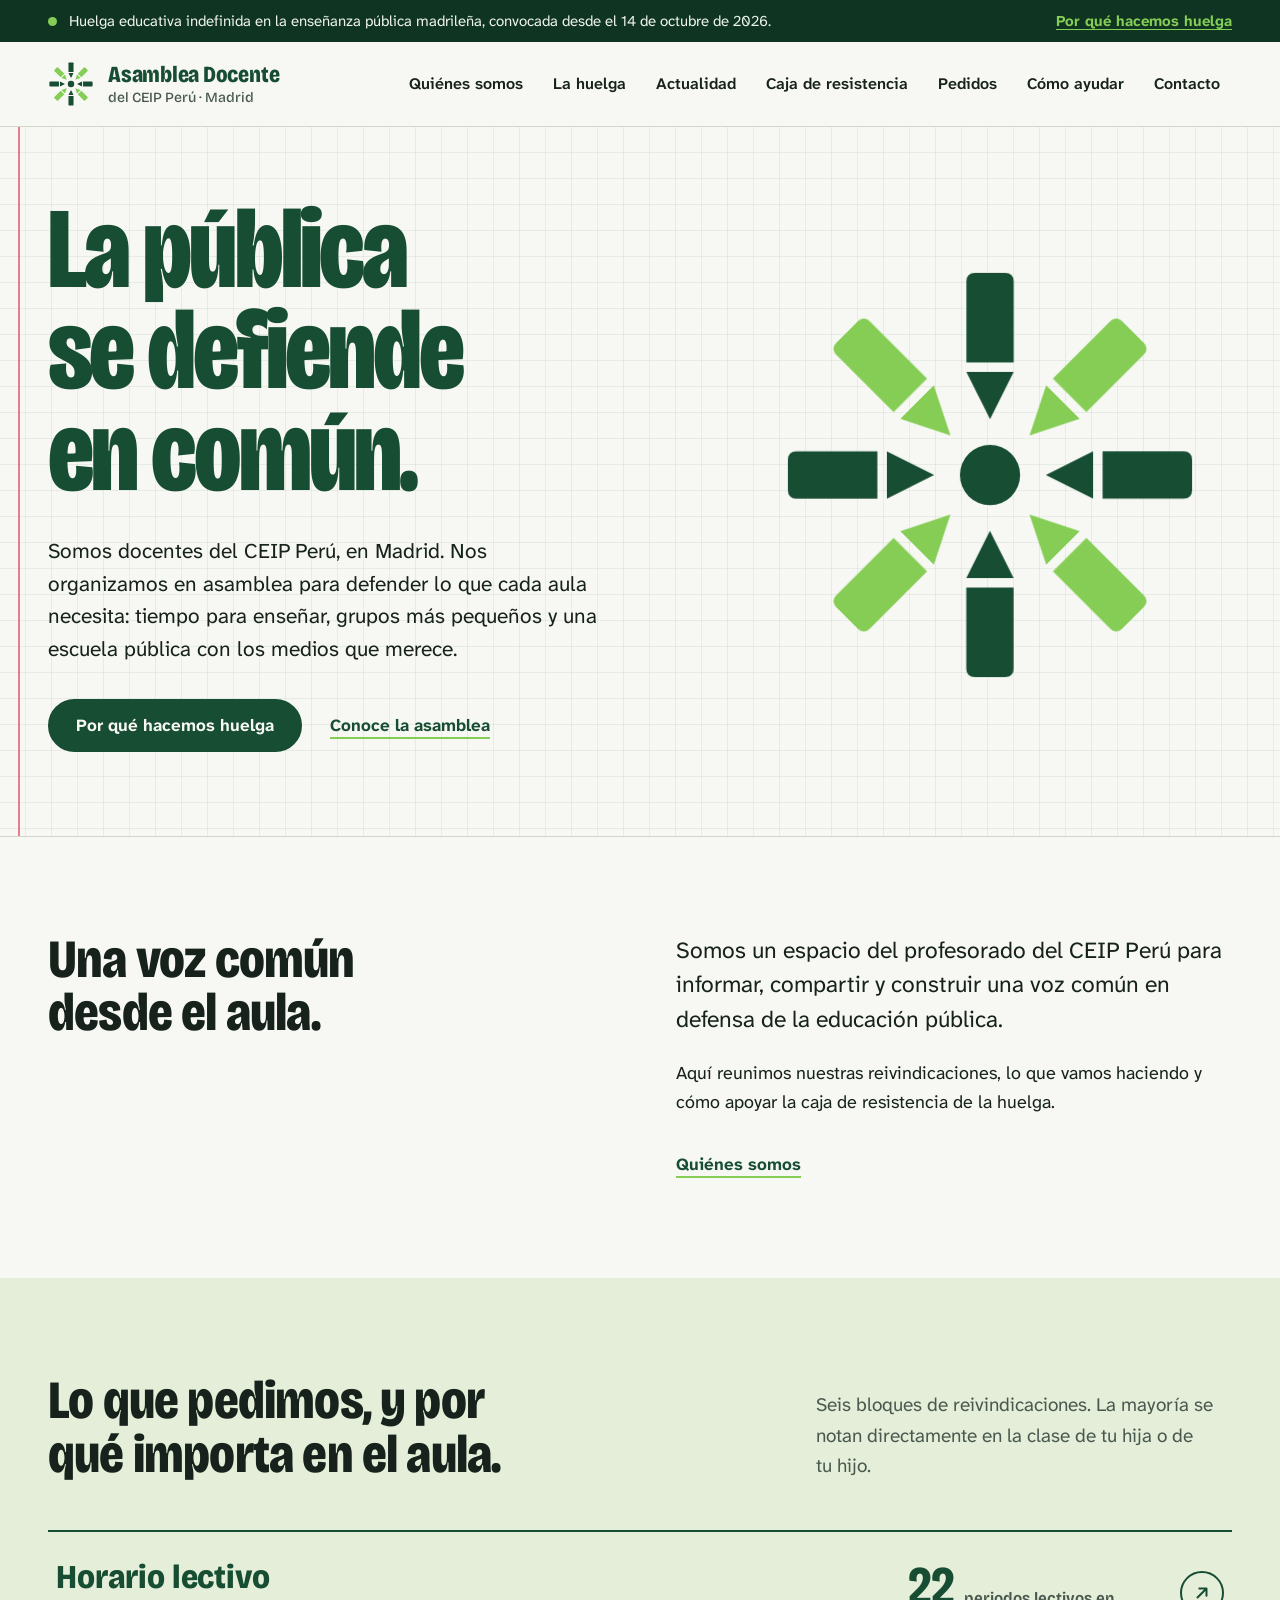
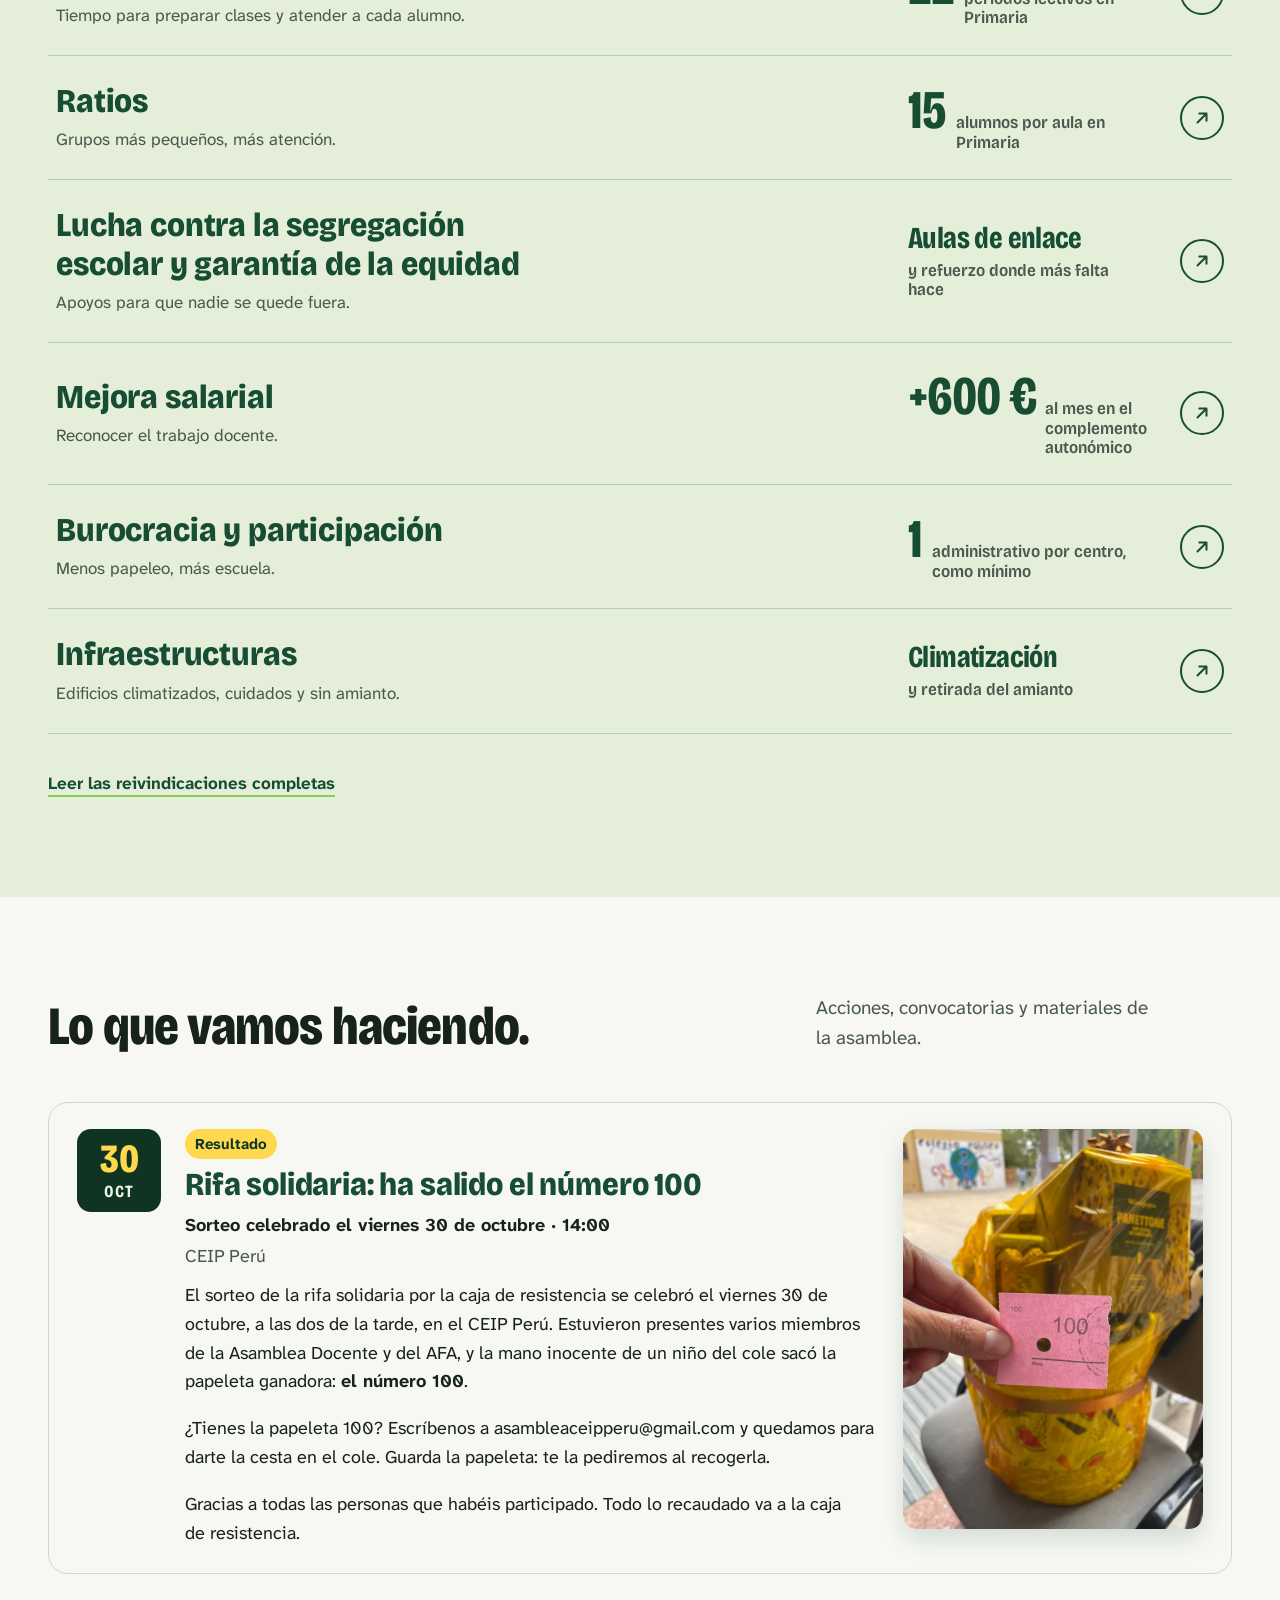
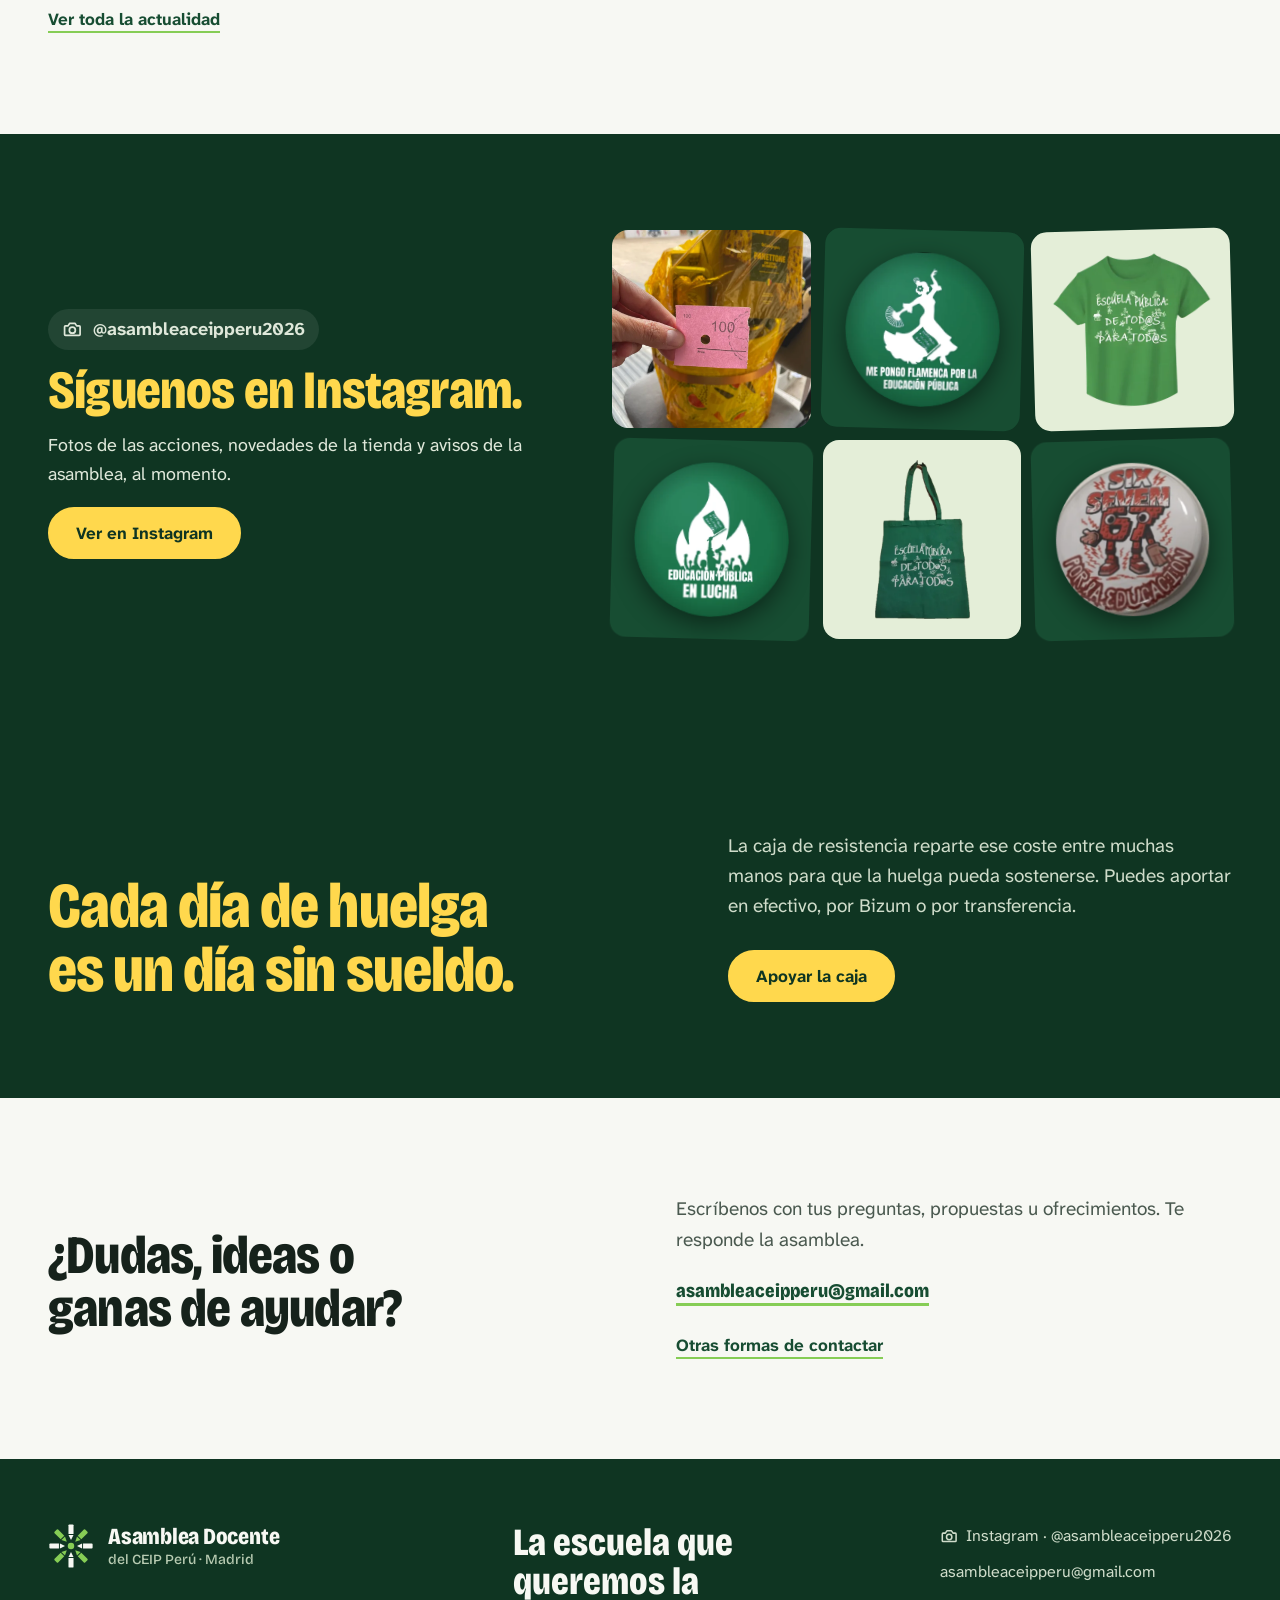
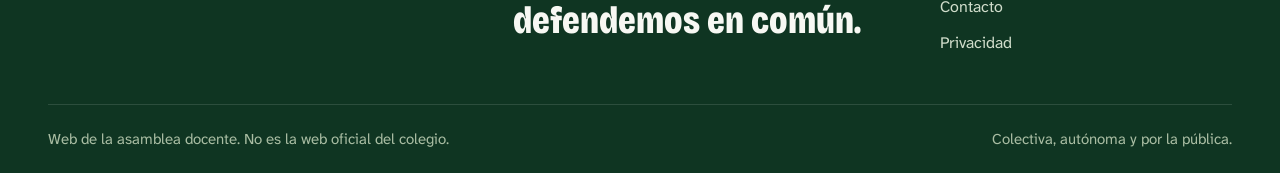
==== commit 0ba2e893: "Resultado de la rifa, chapas nuevas e Instagram Co-Authored-By: Claude Opus 5.5 <noreply@anthropic.c" ====
--- a/index.html
+++ b/index.html
@@ -12,8 +12,9 @@
 <main id="contenido"><div class="cuaderno"><section class="hero wrap"><div class="hero-copy"><h1 data-edit>La pública<br>se defiende<br>en común.</h1><p class="hero-desc" data-edit>Somos docentes del CEIP Perú, en Madrid. Nos organizamos en asamblea para defender lo que cada aula necesita: tiempo para enseñar, grupos más pequeños y una escuela pública con los medios que merece.</p><div class="buttons"><a class="button" href="huelga.html">Por qué hacemos huelga</a><a class="text-link" href="quienes-somos.html">Conoce la asamblea</a></div></div><div class="hero-art"><svg xmlns="http://www.w3.org/2000/svg" viewBox="-50 -50 100 100" role="img" aria-label="El corro: ocho lápices que apuntan al mismo centro"><g transform="rotate(0)"><g class="lapiz" style="--i:0" fill="#174d32"><path d="M-5.5 -26.2V-45q0-2 2-2H3.5q2 0 2 2V-26.2Z"/><path d="M-5.5 -24H5.5L0 -13Z"/></g></g><g transform="rotate(45)"><g class="lapiz" style="--i:1" fill="#86cd55"><path d="M-5.5 -26.2V-45q0-2 2-2H3.5q2 0 2 2V-26.2Z"/><path d="M-5.5 -24H5.5L0 -13Z"/></g></g><g transform="rotate(90)"><g class="lapiz" style="--i:2" fill="#174d32"><path d="M-5.5 -26.2V-45q0-2 2-2H3.5q2 0 2 2V-26.2Z"/><path d="M-5.5 -24H5.5L0 -13Z"/></g></g><g transform="rotate(135)"><g class="lapiz" style="--i:3" fill="#86cd55"><path d="M-5.5 -26.2V-45q0-2 2-2H3.5q2 0 2 2V-26.2Z"/><path d="M-5.5 -24H5.5L0 -13Z"/></g></g><g transform="rotate(180)"><g class="lapiz" style="--i:4" fill="#174d32"><path d="M-5.5 -26.2V-45q0-2 2-2H3.5q2 0 2 2V-26.2Z"/><path d="M-5.5 -24H5.5L0 -13Z"/></g></g><g transform="rotate(225)"><g class="lapiz" style="--i:5" fill="#86cd55"><path d="M-5.5 -26.2V-45q0-2 2-2H3.5q2 0 2 2V-26.2Z"/><path d="M-5.5 -24H5.5L0 -13Z"/></g></g><g transform="rotate(270)"><g class="lapiz" style="--i:6" fill="#174d32"><path d="M-5.5 -26.2V-45q0-2 2-2H3.5q2 0 2 2V-26.2Z"/><path d="M-5.5 -24H5.5L0 -13Z"/></g></g><g transform="rotate(315)"><g class="lapiz" style="--i:7" fill="#86cd55"><path d="M-5.5 -26.2V-45q0-2 2-2H3.5q2 0 2 2V-26.2Z"/><path d="M-5.5 -24H5.5L0 -13Z"/></g></g><circle r="7" fill="#174d32" class="centro"/></svg></div></section></div>
 <section class="section wrap split" id="asamblea"><div><h2 data-edit>Una voz común desde el aula.</h2></div><div><p class="large" data-edit>Somos un espacio del profesorado del CEIP Perú para informar, compartir y construir una voz común en defensa de la educación pública.</p><p data-edit>Aquí reunimos nuestras reivindicaciones, lo que vamos haciendo y cómo apoyar la caja de resistencia de la huelga.</p><a class="text-link" href="quienes-somos.html">Quiénes somos</a></div></section>
 <section class="section demands-home" id="reivindicaciones"><div class="wrap"><div class="section-head"><h2 data-edit>Lo que pedimos, y por qué importa en el aula.</h2><p data-edit>Seis bloques de reivindicaciones. La mayoría se notan directamente en la clase de tu hija o de tu hijo.</p></div><div class="demand-list"><a class="demand-row" href="huelga.html#tiempo"><div><h3 data-edit>Horario lectivo</h3><p data-edit>Tiempo para preparar clases y atender a cada alumno.</p></div><div class="dato-corto"><b>22</b><span>periodos lectivos en Primaria</span></div><span class="flecha"><svg viewBox="0 0 20 20" aria-hidden="true"><path d="M5 15 15 5M7 5h8v8" fill="none" stroke="currentColor" stroke-width="2.2" stroke-linecap="round" stroke-linejoin="round"/></svg></span></a><a class="demand-row" href="huelga.html#ratios"><div><h3 data-edit>Ratios</h3><p data-edit>Grupos más pequeños, más atención.</p></div><div class="dato-corto"><b>15</b><span>alumnos por aula en Primaria</span></div><span class="flecha"><svg viewBox="0 0 20 20" aria-hidden="true"><path d="M5 15 15 5M7 5h8v8" fill="none" stroke="currentColor" stroke-width="2.2" stroke-linecap="round" stroke-linejoin="round"/></svg></span></a><a class="demand-row" href="huelga.html#segregacion"><div><h3 data-edit>Lucha contra la segregación escolar y garantía de la equidad</h3><p data-edit>Apoyos para que nadie se quede fuera.</p></div><div class="dato-corto palabra"><b>Aulas de enlace</b><span>y refuerzo donde más falta hace</span></div><span class="flecha"><svg viewBox="0 0 20 20" aria-hidden="true"><path d="M5 15 15 5M7 5h8v8" fill="none" stroke="currentColor" stroke-width="2.2" stroke-linecap="round" stroke-linejoin="round"/></svg></span></a><a class="demand-row" href="huelga.html#salarios"><div><h3 data-edit>Mejora salarial</h3><p data-edit>Reconocer el trabajo docente.</p></div><div class="dato-corto"><b>+600&nbsp;€</b><span>al mes en el complemento autonómico</span></div><span class="flecha"><svg viewBox="0 0 20 20" aria-hidden="true"><path d="M5 15 15 5M7 5h8v8" fill="none" stroke="currentColor" stroke-width="2.2" stroke-linecap="round" stroke-linejoin="round"/></svg></span></a><a class="demand-row" href="huelga.html#participacion"><div><h3 data-edit>Burocracia y participación</h3><p data-edit>Menos papeleo, más escuela.</p></div><div class="dato-corto"><b>1</b><span>administrativo por centro, como mínimo</span></div><span class="flecha"><svg viewBox="0 0 20 20" aria-hidden="true"><path d="M5 15 15 5M7 5h8v8" fill="none" stroke="currentColor" stroke-width="2.2" stroke-linecap="round" stroke-linejoin="round"/></svg></span></a><a class="demand-row" href="huelga.html#recursos"><div><h3 data-edit>Infraestructuras</h3><p data-edit>Edificios climatizados, cuidados y sin amianto.</p></div><div class="dato-corto palabra"><b>Climatización</b><span>y retirada del amianto</span></div><span class="flecha"><svg viewBox="0 0 20 20" aria-hidden="true"><path d="M5 15 15 5M7 5h8v8" fill="none" stroke="currentColor" stroke-width="2.2" stroke-linecap="round" stroke-linejoin="round"/></svg></span></a></div><a class="text-link" href="huelga.html">Leer las reivindicaciones completas</a></div></section>
-<section class="section wrap" id="actualidad"><div class="section-head"><h2 data-edit>Lo que vamos haciendo.</h2><p data-edit>Acciones, convocatorias y materiales de la asamblea.</p></div><div class="eventos"><article class="evento"><div class="fecha" aria-hidden="true"><b>30</b><span>oct</span></div><div><h3 data-edit>Rifa solidaria por la caja de resistencia</h3><p class="cuando" data-edit>Sorteo: viernes 30 de octubre</p><p class="donde" data-edit>Participaciones a 5 €</p><p data-edit>Sorteamos una cesta valorada en 100 €. Todo lo que recaudemos va a la caja de resistencia. Las participaciones se venden solo en persona, no por la web. Publicaremos el resultado del sorteo en esta web, junto con las instrucciones para recoger la cesta.</p></div></article></div><a class="text-link" href="actualidad.html">Ver toda la actualidad</a></section>
+<section class="section wrap" id="actualidad"><div class="section-head"><h2 data-edit>Lo que vamos haciendo.</h2><p data-edit>Acciones, convocatorias y materiales de la asamblea.</p></div><div class="eventos"><article class="evento con-foto"><div class="fecha" aria-hidden="true"><b>30</b><span>oct</span></div><div><span class="tag tag-resultado">Resultado</span><h3 data-edit>Rifa solidaria: ha salido el número 100</h3><p class="cuando" data-edit>Sorteo celebrado el viernes 30 de octubre · 14:00</p><p class="donde" data-edit>CEIP Perú</p><p data-edit>El sorteo de la rifa solidaria por la caja de resistencia se celebró el viernes 30 de octubre, a las dos de la tarde, en el CEIP Perú. Estuvieron presentes varios miembros de la Asamblea Docente y del AFA, y la mano inocente de un niño del cole sacó la papeleta ganadora: <strong>el número 100</strong>.</p><p data-edit>¿Tienes la papeleta 100? Escríbenos a asambleaceipperu@gmail.com y quedamos para darte la cesta en el cole. Guarda la papeleta: te la pediremos al recogerla.</p><p data-edit>Gracias a todas las personas que habéis participado. Todo lo recaudado va a la caja de resistencia.</p></div><figure class="evento-foto"><img src="assets/sorteo-rifa.webp" alt="La cesta de la rifa y, delante, la papeleta ganadora con el número 100" width="750" height="1000"></figure></article></div><a class="text-link" href="actualidad.html">Ver toda la actualidad</a></section>
+<section class="section ig-seccion" id="instagram"><div class="wrap ig-inner"><div class="ig-texto"><p class="ig-handle"><svg class="ico-foto" viewBox="0 0 24 24" aria-hidden="true" fill="none" stroke="currentColor" stroke-width="2" stroke-linecap="round" stroke-linejoin="round"><path d="M4 8h3l2-3h6l2 3h3a1 1 0 0 1 1 1v9a1 1 0 0 1-1 1H4a1 1 0 0 1-1-1V9a1 1 0 0 1 1-1z"/><circle cx="12" cy="13" r="3.5"/></svg>@asambleaceipperu2026</p><h2 data-edit>Síguenos en Instagram.</h2><p data-edit>Fotos de las acciones, novedades de la tienda y avisos de la asamblea, al momento.</p><a class="button amarillo" href="https://www.instagram.com/asambleaceipperu2026/" rel="noopener">Ver en Instagram</a></div><div class="ig-feed" data-ig-feed><a class="ig-tesela foto" href="https://www.instagram.com/asambleaceipperu2026/" rel="noopener" tabindex="-1" aria-hidden="true"><img src="assets/sorteo-rifa.webp" alt="" loading="lazy"></a><a class="ig-tesela chapa" href="https://www.instagram.com/asambleaceipperu2026/" rel="noopener" tabindex="-1" aria-hidden="true"><img src="assets/productos/chapa-flamenca.webp" alt="" loading="lazy"></a><a class="ig-tesela prenda" href="https://www.instagram.com/asambleaceipperu2026/" rel="noopener" tabindex="-1" aria-hidden="true"><img src="assets/productos/camiseta.webp" alt="" loading="lazy"></a><a class="ig-tesela chapa" href="https://www.instagram.com/asambleaceipperu2026/" rel="noopener" tabindex="-1" aria-hidden="true"><img src="assets/productos/chapa-en-lucha.webp" alt="" loading="lazy"></a><a class="ig-tesela prenda" href="https://www.instagram.com/asambleaceipperu2026/" rel="noopener" tabindex="-1" aria-hidden="true"><img src="assets/productos/tote.webp" alt="" loading="lazy"></a><a class="ig-tesela chapa" href="https://www.instagram.com/asambleaceipperu2026/" rel="noopener" tabindex="-1" aria-hidden="true"><img src="assets/productos/chapa-six-seven-rojo.webp" alt="" loading="lazy"></a></div></div></section>
 <section class="section caja" id="caja"><div class="wrap caja-inner"><h2 data-edit>Cada día de huelga es un día sin sueldo.</h2><div><p data-edit>La caja de resistencia reparte ese coste entre muchas manos para que la huelga pueda sostenerse. Puedes aportar en efectivo, por Bizum o por transferencia.</p><a class="button amarillo" href="caja-resistencia.html">Apoyar la caja</a></div></div></section>
 <section class="section wrap contact-strip"><div><h2 data-edit>¿Dudas, ideas o ganas de ayudar?</h2></div><div><p data-edit>Escríbenos con tus preguntas, propuestas u ofrecimientos. Te responde la asamblea.</p><p class="correo-grande"><a href="mailto:asambleaceipperu@gmail.com">asambleaceipperu@gmail.com</a></p><a class="text-link" href="contacto.html">Otras formas de contactar</a></div></section></main>
-<footer><div class="wrap footer-main"><a class="brand" href="index.html" aria-label="Asamblea Docente del CEIP Perú. Inicio"><svg xmlns="http://www.w3.org/2000/svg" viewBox="-50 -50 100 100" aria-hidden="true" focusable="false"><g transform="rotate(0)"><g fill="#f7f8f3"><path d="M-5.5 -26.2V-45q0-2 2-2H3.5q2 0 2 2V-26.2Z"/><path d="M-5.5 -24H5.5L0 -13Z"/></g></g><g transform="rotate(45)"><g fill="#86cd55"><path d="M-5.5 -26.2V-45q0-2 2-2H3.5q2 0 2 2V-26.2Z"/><path d="M-5.5 -24H5.5L0 -13Z"/></g></g><g transform="rotate(90)"><g fill="#f7f8f3"><path d="M-5.5 -26.2V-45q0-2 2-2H3.5q2 0 2 2V-26.2Z"/><path d="M-5.5 -24H5.5L0 -13Z"/></g></g><g transform="rotate(135)"><g fill="#86cd55"><path d="M-5.5 -26.2V-45q0-2 2-2H3.5q2 0 2 2V-26.2Z"/><path d="M-5.5 -24H5.5L0 -13Z"/></g></g><g transform="rotate(180)"><g fill="#f7f8f3"><path d="M-5.5 -26.2V-45q0-2 2-2H3.5q2 0 2 2V-26.2Z"/><path d="M-5.5 -24H5.5L0 -13Z"/></g></g><g transform="rotate(225)"><g fill="#86cd55"><path d="M-5.5 -26.2V-45q0-2 2-2H3.5q2 0 2 2V-26.2Z"/><path d="M-5.5 -24H5.5L0 -13Z"/></g></g><g transform="rotate(270)"><g fill="#f7f8f3"><path d="M-5.5 -26.2V-45q0-2 2-2H3.5q2 0 2 2V-26.2Z"/><path d="M-5.5 -24H5.5L0 -13Z"/></g></g><g transform="rotate(315)"><g fill="#86cd55"><path d="M-5.5 -26.2V-45q0-2 2-2H3.5q2 0 2 2V-26.2Z"/><path d="M-5.5 -24H5.5L0 -13Z"/></g></g><circle r="7" fill="#86cd55"/></svg><span class="brand-text"><strong>Asamblea Docente</strong><small>del CEIP Perú · Madrid</small></span></a><p class="footer-lema">La escuela que queremos la defendemos en común.</p><nav class="footer-links" aria-label="Pie de página"><a href="mailto:asambleaceipperu@gmail.com">asambleaceipperu@gmail.com</a><a href="contacto.html">Contacto</a><a href="privacidad.html">Privacidad</a></nav></div><div class="wrap footer-bottom"><span>Web de la asamblea docente. No es la web oficial del colegio.</span><span>Colectiva, autónoma y por la pública.</span></div></footer>
+<footer><div class="wrap footer-main"><a class="brand" href="index.html" aria-label="Asamblea Docente del CEIP Perú. Inicio"><svg xmlns="http://www.w3.org/2000/svg" viewBox="-50 -50 100 100" aria-hidden="true" focusable="false"><g transform="rotate(0)"><g fill="#f7f8f3"><path d="M-5.5 -26.2V-45q0-2 2-2H3.5q2 0 2 2V-26.2Z"/><path d="M-5.5 -24H5.5L0 -13Z"/></g></g><g transform="rotate(45)"><g fill="#86cd55"><path d="M-5.5 -26.2V-45q0-2 2-2H3.5q2 0 2 2V-26.2Z"/><path d="M-5.5 -24H5.5L0 -13Z"/></g></g><g transform="rotate(90)"><g fill="#f7f8f3"><path d="M-5.5 -26.2V-45q0-2 2-2H3.5q2 0 2 2V-26.2Z"/><path d="M-5.5 -24H5.5L0 -13Z"/></g></g><g transform="rotate(135)"><g fill="#86cd55"><path d="M-5.5 -26.2V-45q0-2 2-2H3.5q2 0 2 2V-26.2Z"/><path d="M-5.5 -24H5.5L0 -13Z"/></g></g><g transform="rotate(180)"><g fill="#f7f8f3"><path d="M-5.5 -26.2V-45q0-2 2-2H3.5q2 0 2 2V-26.2Z"/><path d="M-5.5 -24H5.5L0 -13Z"/></g></g><g transform="rotate(225)"><g fill="#86cd55"><path d="M-5.5 -26.2V-45q0-2 2-2H3.5q2 0 2 2V-26.2Z"/><path d="M-5.5 -24H5.5L0 -13Z"/></g></g><g transform="rotate(270)"><g fill="#f7f8f3"><path d="M-5.5 -26.2V-45q0-2 2-2H3.5q2 0 2 2V-26.2Z"/><path d="M-5.5 -24H5.5L0 -13Z"/></g></g><g transform="rotate(315)"><g fill="#86cd55"><path d="M-5.5 -26.2V-45q0-2 2-2H3.5q2 0 2 2V-26.2Z"/><path d="M-5.5 -24H5.5L0 -13Z"/></g></g><circle r="7" fill="#86cd55"/></svg><span class="brand-text"><strong>Asamblea Docente</strong><small>del CEIP Perú · Madrid</small></span></a><p class="footer-lema">La escuela que queremos la defendemos en común.</p><nav class="footer-links" aria-label="Pie de página"><a class="ig-link" href="https://www.instagram.com/asambleaceipperu2026/" rel="noopener"><svg class="ico-foto" viewBox="0 0 24 24" aria-hidden="true" fill="none" stroke="currentColor" stroke-width="2" stroke-linecap="round" stroke-linejoin="round"><path d="M4 8h3l2-3h6l2 3h3a1 1 0 0 1 1 1v9a1 1 0 0 1-1 1H4a1 1 0 0 1-1-1V9a1 1 0 0 1 1-1z"/><circle cx="12" cy="13" r="3.5"/></svg><span>Instagram · @asambleaceipperu2026</span></a><a href="mailto:asambleaceipperu@gmail.com">asambleaceipperu@gmail.com</a><a href="contacto.html">Contacto</a><a href="privacidad.html">Privacidad</a></nav></div><div class="wrap footer-bottom"><span>Web de la asamblea docente. No es la web oficial del colegio.</span><span>Colectiva, autónoma y por la pública.</span></div></footer>
 <div id="status" class="toast" role="status" aria-live="polite"></div></body></html>
--- a/assets/style.css
+++ b/assets/style.css
@@ -480,11 +480,11 @@
 @media (max-width:720px){.productos{grid-template-columns:1fr}.chapas{grid-template-columns:1fr 1fr}}
 @media (max-width:420px){.chapas{grid-template-columns:1fr}}
 .nota-intro{margin-top:22px;max-width:52ch;padding:12px 16px;border-left:3px solid var(--amarillo);background:#ffffff0f;color:#dfe8da;font-size:17px;line-height:1.5}
-.productos{grid-template-columns:repeat(5,minmax(0,1fr));gap:16px}
+.productos{grid-template-columns:repeat(4,minmax(0,1fr));gap:16px}
 .productos article{padding:24px 22px}
 .productos .foto{height:180px}.productos .foto img{max-height:170px}
 .productos h2{font-size:clamp(1.5rem,2vw,1.9rem)}
-@media (max-width:1180px){.productos{grid-template-columns:repeat(3,minmax(0,1fr))}}
+@media (max-width:1180px){.productos{grid-template-columns:repeat(2,minmax(0,1fr))}}
 @media (max-width:820px){.productos{grid-template-columns:repeat(2,minmax(0,1fr))}}
 @media (max-width:520px){.productos{grid-template-columns:1fr}}
 .productos .foto-chapas img{width:76px;height:76px;margin:0 -8px}
@@ -499,3 +499,28 @@
 .opcion strong{line-height:1.3}.leg-precio{line-height:1.3}
 .resumen .minimo{margin-top:10px;padding:8px 12px;border-radius:10px;background:#fff2bf;color:var(--tinta);font-weight:700;font-size:15px}
 .productos .solo-persona{display:inline-block;margin:0 0 8px;padding:3px 10px;border-radius:999px;background:var(--amarillo);color:var(--pizarra-honda);font-weight:700;font-size:13px;text-transform:uppercase;letter-spacing:.04em}
+.chapa .nueva{display:inline-block;margin-left:6px;padding:1px 7px;border-radius:999px;background:var(--amarillo);color:var(--pizarra-honda);font-style:normal;font-size:11px;font-weight:800;text-transform:uppercase;letter-spacing:.04em;vertical-align:1px}
+.evento.con-foto{grid-template-columns:84px minmax(0,1fr) minmax(0,300px)}
+.evento-foto{margin:0}.evento-foto img{display:block;width:100%;height:auto;border-radius:14px;box-shadow:0 10px 24px #0f352226}
+.tag-resultado{background:var(--amarillo);color:var(--pizarra-honda)}
+@media (max-width:900px){.evento.con-foto{grid-template-columns:64px minmax(0,1fr)}.evento.con-foto .evento-foto{grid-column:1/-1;max-width:420px}}
+/* Instagram */
+.ico-foto{width:1.15em;height:1.15em;flex-shrink:0}
+.ig-link{display:inline-flex;align-items:center;gap:8px}
+.ig-contacto{margin:10px 0 0;font-weight:700}
+.ig-seccion{background:var(--pizarra-honda);color:var(--papel)}
+.ig-inner{display:grid;grid-template-columns:minmax(0,5fr) minmax(0,6fr);gap:48px;align-items:center}
+.ig-handle{display:inline-flex;align-items:center;gap:10px;margin:0 0 14px;padding:6px 14px;border-radius:999px;background:#ffffff14;color:var(--marea);font-weight:700}
+.ig-seccion h2{color:var(--amarillo);margin:0 0 14px}
+.ig-seccion p{color:#dfe8da}
+.ig-feed{display:grid;grid-template-columns:repeat(3,minmax(0,1fr));gap:12px}
+.ig-tesela{display:flex;align-items:center;justify-content:center;aspect-ratio:1;border-radius:16px;overflow:hidden;background:var(--pizarra);transition:transform .2s}
+.ig-tesela:hover{transform:translateY(-3px)}
+.ig-tesela img{width:100%;height:100%;object-fit:cover}
+.ig-tesela.chapa img{width:78%;height:78%;object-fit:contain;filter:drop-shadow(0 8px 12px #0007)}
+.ig-tesela.prenda{background:var(--marea-suave)}.ig-tesela.prenda img{width:80%;height:80%;object-fit:contain}
+.ig-tesela:nth-child(2n){transform:rotate(1.5deg)}.ig-tesela:nth-child(3n){transform:rotate(-1.5deg)}
+.ig-post{position:relative;display:block;aspect-ratio:1;border-radius:16px;overflow:hidden;background:var(--pizarra)}
+.ig-post img{width:100%;height:100%;object-fit:cover;transition:transform .3s}.ig-post:hover img{transform:scale(1.04)}
+@media (max-width:900px){.ig-inner{grid-template-columns:1fr;gap:28px}}
+@media (max-width:520px){.ig-feed{gap:8px}.ig-tesela,.ig-post{border-radius:12px}}
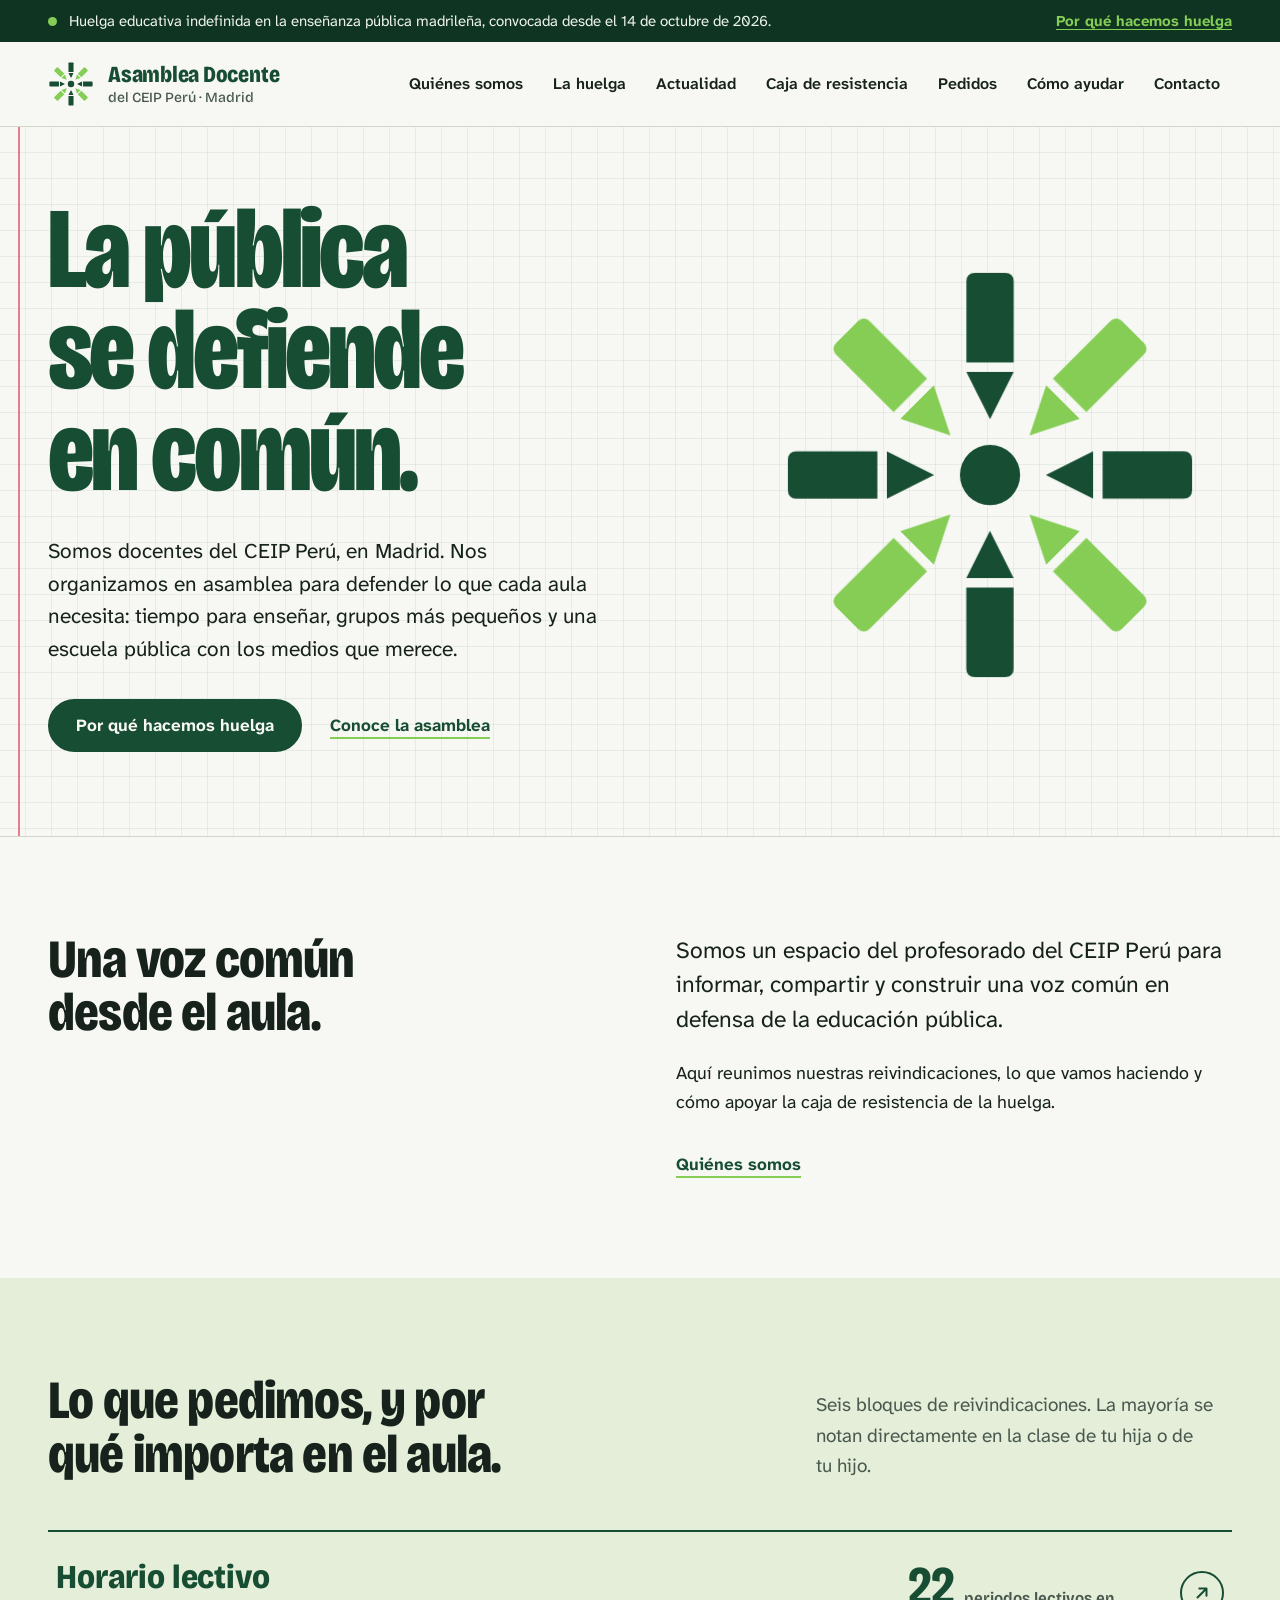
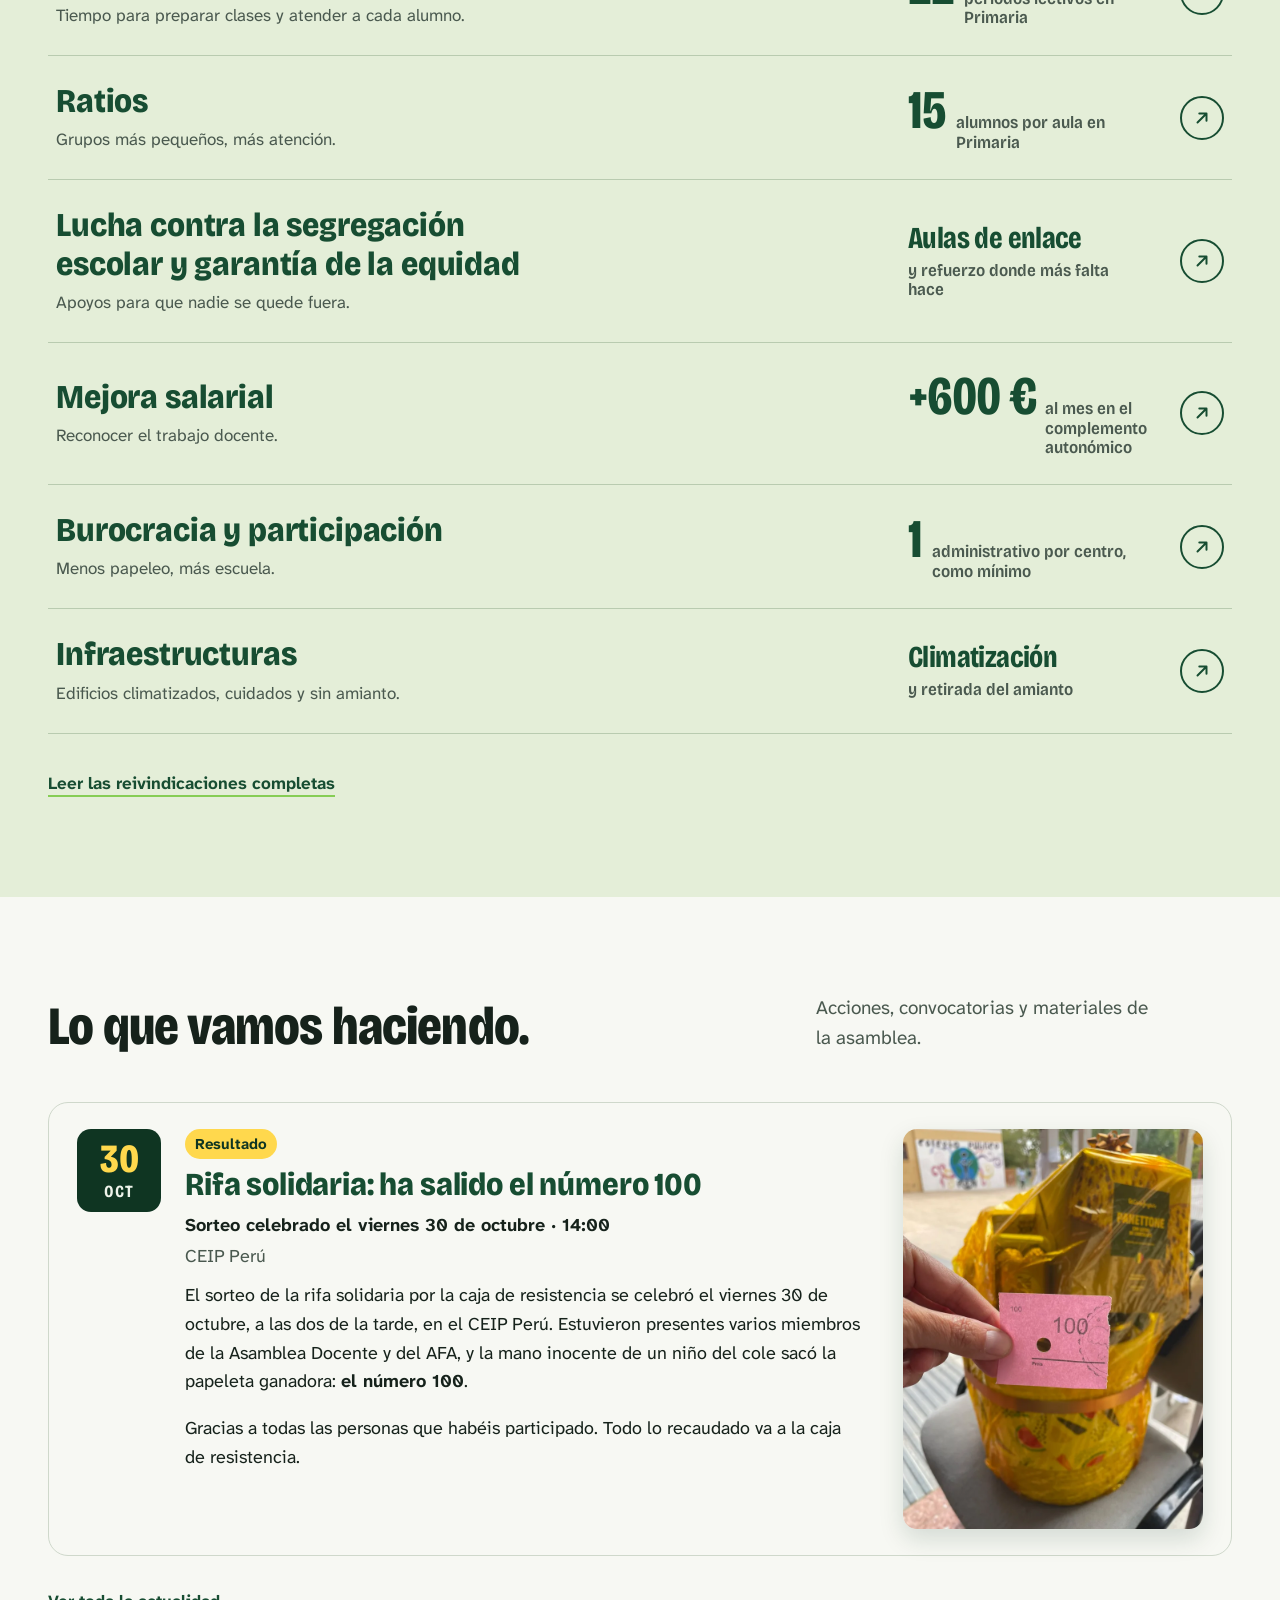
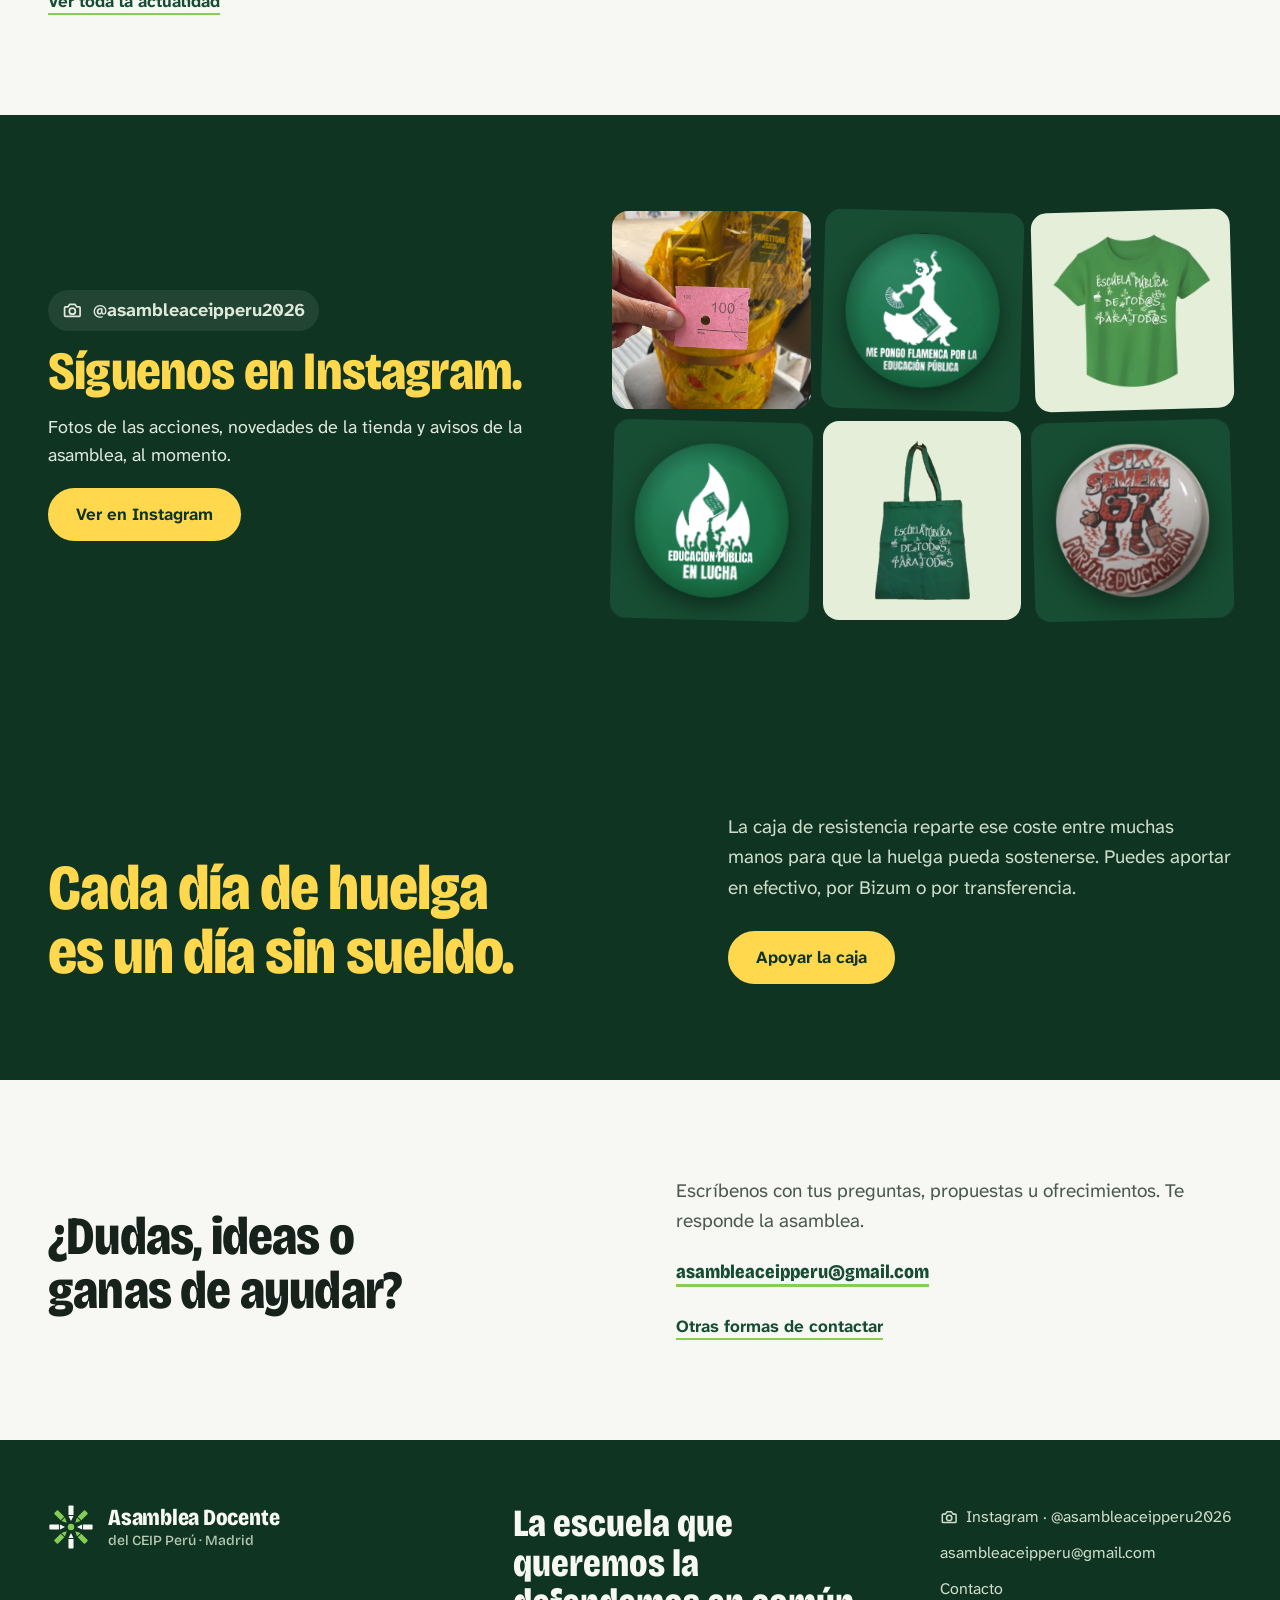
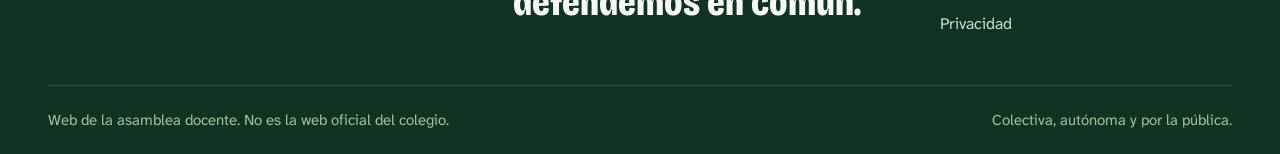
==== commit a4fe9faf: "Rifa: nota sin instrucciones de recogida; privacidad: Instagram Co-Authored-By: Claude Opus 5.5 <nor" ====
--- a/index.html
+++ b/index.html
@@ -12,7 +12,7 @@
 <main id="contenido"><div class="cuaderno"><section class="hero wrap"><div class="hero-copy"><h1 data-edit>La pública<br>se defiende<br>en común.</h1><p class="hero-desc" data-edit>Somos docentes del CEIP Perú, en Madrid. Nos organizamos en asamblea para defender lo que cada aula necesita: tiempo para enseñar, grupos más pequeños y una escuela pública con los medios que merece.</p><div class="buttons"><a class="button" href="huelga.html">Por qué hacemos huelga</a><a class="text-link" href="quienes-somos.html">Conoce la asamblea</a></div></div><div class="hero-art"><svg xmlns="http://www.w3.org/2000/svg" viewBox="-50 -50 100 100" role="img" aria-label="El corro: ocho lápices que apuntan al mismo centro"><g transform="rotate(0)"><g class="lapiz" style="--i:0" fill="#174d32"><path d="M-5.5 -26.2V-45q0-2 2-2H3.5q2 0 2 2V-26.2Z"/><path d="M-5.5 -24H5.5L0 -13Z"/></g></g><g transform="rotate(45)"><g class="lapiz" style="--i:1" fill="#86cd55"><path d="M-5.5 -26.2V-45q0-2 2-2H3.5q2 0 2 2V-26.2Z"/><path d="M-5.5 -24H5.5L0 -13Z"/></g></g><g transform="rotate(90)"><g class="lapiz" style="--i:2" fill="#174d32"><path d="M-5.5 -26.2V-45q0-2 2-2H3.5q2 0 2 2V-26.2Z"/><path d="M-5.5 -24H5.5L0 -13Z"/></g></g><g transform="rotate(135)"><g class="lapiz" style="--i:3" fill="#86cd55"><path d="M-5.5 -26.2V-45q0-2 2-2H3.5q2 0 2 2V-26.2Z"/><path d="M-5.5 -24H5.5L0 -13Z"/></g></g><g transform="rotate(180)"><g class="lapiz" style="--i:4" fill="#174d32"><path d="M-5.5 -26.2V-45q0-2 2-2H3.5q2 0 2 2V-26.2Z"/><path d="M-5.5 -24H5.5L0 -13Z"/></g></g><g transform="rotate(225)"><g class="lapiz" style="--i:5" fill="#86cd55"><path d="M-5.5 -26.2V-45q0-2 2-2H3.5q2 0 2 2V-26.2Z"/><path d="M-5.5 -24H5.5L0 -13Z"/></g></g><g transform="rotate(270)"><g class="lapiz" style="--i:6" fill="#174d32"><path d="M-5.5 -26.2V-45q0-2 2-2H3.5q2 0 2 2V-26.2Z"/><path d="M-5.5 -24H5.5L0 -13Z"/></g></g><g transform="rotate(315)"><g class="lapiz" style="--i:7" fill="#86cd55"><path d="M-5.5 -26.2V-45q0-2 2-2H3.5q2 0 2 2V-26.2Z"/><path d="M-5.5 -24H5.5L0 -13Z"/></g></g><circle r="7" fill="#174d32" class="centro"/></svg></div></section></div>
 <section class="section wrap split" id="asamblea"><div><h2 data-edit>Una voz común desde el aula.</h2></div><div><p class="large" data-edit>Somos un espacio del profesorado del CEIP Perú para informar, compartir y construir una voz común en defensa de la educación pública.</p><p data-edit>Aquí reunimos nuestras reivindicaciones, lo que vamos haciendo y cómo apoyar la caja de resistencia de la huelga.</p><a class="text-link" href="quienes-somos.html">Quiénes somos</a></div></section>
 <section class="section demands-home" id="reivindicaciones"><div class="wrap"><div class="section-head"><h2 data-edit>Lo que pedimos, y por qué importa en el aula.</h2><p data-edit>Seis bloques de reivindicaciones. La mayoría se notan directamente en la clase de tu hija o de tu hijo.</p></div><div class="demand-list"><a class="demand-row" href="huelga.html#tiempo"><div><h3 data-edit>Horario lectivo</h3><p data-edit>Tiempo para preparar clases y atender a cada alumno.</p></div><div class="dato-corto"><b>22</b><span>periodos lectivos en Primaria</span></div><span class="flecha"><svg viewBox="0 0 20 20" aria-hidden="true"><path d="M5 15 15 5M7 5h8v8" fill="none" stroke="currentColor" stroke-width="2.2" stroke-linecap="round" stroke-linejoin="round"/></svg></span></a><a class="demand-row" href="huelga.html#ratios"><div><h3 data-edit>Ratios</h3><p data-edit>Grupos más pequeños, más atención.</p></div><div class="dato-corto"><b>15</b><span>alumnos por aula en Primaria</span></div><span class="flecha"><svg viewBox="0 0 20 20" aria-hidden="true"><path d="M5 15 15 5M7 5h8v8" fill="none" stroke="currentColor" stroke-width="2.2" stroke-linecap="round" stroke-linejoin="round"/></svg></span></a><a class="demand-row" href="huelga.html#segregacion"><div><h3 data-edit>Lucha contra la segregación escolar y garantía de la equidad</h3><p data-edit>Apoyos para que nadie se quede fuera.</p></div><div class="dato-corto palabra"><b>Aulas de enlace</b><span>y refuerzo donde más falta hace</span></div><span class="flecha"><svg viewBox="0 0 20 20" aria-hidden="true"><path d="M5 15 15 5M7 5h8v8" fill="none" stroke="currentColor" stroke-width="2.2" stroke-linecap="round" stroke-linejoin="round"/></svg></span></a><a class="demand-row" href="huelga.html#salarios"><div><h3 data-edit>Mejora salarial</h3><p data-edit>Reconocer el trabajo docente.</p></div><div class="dato-corto"><b>+600&nbsp;€</b><span>al mes en el complemento autonómico</span></div><span class="flecha"><svg viewBox="0 0 20 20" aria-hidden="true"><path d="M5 15 15 5M7 5h8v8" fill="none" stroke="currentColor" stroke-width="2.2" stroke-linecap="round" stroke-linejoin="round"/></svg></span></a><a class="demand-row" href="huelga.html#participacion"><div><h3 data-edit>Burocracia y participación</h3><p data-edit>Menos papeleo, más escuela.</p></div><div class="dato-corto"><b>1</b><span>administrativo por centro, como mínimo</span></div><span class="flecha"><svg viewBox="0 0 20 20" aria-hidden="true"><path d="M5 15 15 5M7 5h8v8" fill="none" stroke="currentColor" stroke-width="2.2" stroke-linecap="round" stroke-linejoin="round"/></svg></span></a><a class="demand-row" href="huelga.html#recursos"><div><h3 data-edit>Infraestructuras</h3><p data-edit>Edificios climatizados, cuidados y sin amianto.</p></div><div class="dato-corto palabra"><b>Climatización</b><span>y retirada del amianto</span></div><span class="flecha"><svg viewBox="0 0 20 20" aria-hidden="true"><path d="M5 15 15 5M7 5h8v8" fill="none" stroke="currentColor" stroke-width="2.2" stroke-linecap="round" stroke-linejoin="round"/></svg></span></a></div><a class="text-link" href="huelga.html">Leer las reivindicaciones completas</a></div></section>
-<section class="section wrap" id="actualidad"><div class="section-head"><h2 data-edit>Lo que vamos haciendo.</h2><p data-edit>Acciones, convocatorias y materiales de la asamblea.</p></div><div class="eventos"><article class="evento con-foto"><div class="fecha" aria-hidden="true"><b>30</b><span>oct</span></div><div><span class="tag tag-resultado">Resultado</span><h3 data-edit>Rifa solidaria: ha salido el número 100</h3><p class="cuando" data-edit>Sorteo celebrado el viernes 30 de octubre · 14:00</p><p class="donde" data-edit>CEIP Perú</p><p data-edit>El sorteo de la rifa solidaria por la caja de resistencia se celebró el viernes 30 de octubre, a las dos de la tarde, en el CEIP Perú. Estuvieron presentes varios miembros de la Asamblea Docente y del AFA, y la mano inocente de un niño del cole sacó la papeleta ganadora: <strong>el número 100</strong>.</p><p data-edit>¿Tienes la papeleta 100? Escríbenos a asambleaceipperu@gmail.com y quedamos para darte la cesta en el cole. Guarda la papeleta: te la pediremos al recogerla.</p><p data-edit>Gracias a todas las personas que habéis participado. Todo lo recaudado va a la caja de resistencia.</p></div><figure class="evento-foto"><img src="assets/sorteo-rifa.webp" alt="La cesta de la rifa y, delante, la papeleta ganadora con el número 100" width="750" height="1000"></figure></article></div><a class="text-link" href="actualidad.html">Ver toda la actualidad</a></section>
+<section class="section wrap" id="actualidad"><div class="section-head"><h2 data-edit>Lo que vamos haciendo.</h2><p data-edit>Acciones, convocatorias y materiales de la asamblea.</p></div><div class="eventos"><article class="evento con-foto"><div class="fecha" aria-hidden="true"><b>30</b><span>oct</span></div><div><span class="tag tag-resultado">Resultado</span><h3 data-edit>Rifa solidaria: ha salido el número 100</h3><p class="cuando" data-edit>Sorteo celebrado el viernes 30 de octubre · 14:00</p><p class="donde" data-edit>CEIP Perú</p><p data-edit>El sorteo de la rifa solidaria por la caja de resistencia se celebró el viernes 30 de octubre, a las dos de la tarde, en el CEIP Perú. Estuvieron presentes varios miembros de la Asamblea Docente y del AFA, y la mano inocente de un niño del cole sacó la papeleta ganadora: <strong>el número 100</strong>.</p><p data-edit>Gracias a todas las personas que habéis participado. Todo lo recaudado va a la caja de resistencia.</p></div><figure class="evento-foto"><img src="assets/sorteo-rifa.webp" alt="La cesta de la rifa y, delante, la papeleta ganadora con el número 100" width="750" height="1000"></figure></article></div><a class="text-link" href="actualidad.html">Ver toda la actualidad</a></section>
 <section class="section ig-seccion" id="instagram"><div class="wrap ig-inner"><div class="ig-texto"><p class="ig-handle"><svg class="ico-foto" viewBox="0 0 24 24" aria-hidden="true" fill="none" stroke="currentColor" stroke-width="2" stroke-linecap="round" stroke-linejoin="round"><path d="M4 8h3l2-3h6l2 3h3a1 1 0 0 1 1 1v9a1 1 0 0 1-1 1H4a1 1 0 0 1-1-1V9a1 1 0 0 1 1-1z"/><circle cx="12" cy="13" r="3.5"/></svg>@asambleaceipperu2026</p><h2 data-edit>Síguenos en Instagram.</h2><p data-edit>Fotos de las acciones, novedades de la tienda y avisos de la asamblea, al momento.</p><a class="button amarillo" href="https://www.instagram.com/asambleaceipperu2026/" rel="noopener">Ver en Instagram</a></div><div class="ig-feed" data-ig-feed><a class="ig-tesela foto" href="https://www.instagram.com/asambleaceipperu2026/" rel="noopener" tabindex="-1" aria-hidden="true"><img src="assets/sorteo-rifa.webp" alt="" loading="lazy"></a><a class="ig-tesela chapa" href="https://www.instagram.com/asambleaceipperu2026/" rel="noopener" tabindex="-1" aria-hidden="true"><img src="assets/productos/chapa-flamenca.webp" alt="" loading="lazy"></a><a class="ig-tesela prenda" href="https://www.instagram.com/asambleaceipperu2026/" rel="noopener" tabindex="-1" aria-hidden="true"><img src="assets/productos/camiseta.webp" alt="" loading="lazy"></a><a class="ig-tesela chapa" href="https://www.instagram.com/asambleaceipperu2026/" rel="noopener" tabindex="-1" aria-hidden="true"><img src="assets/productos/chapa-en-lucha.webp" alt="" loading="lazy"></a><a class="ig-tesela prenda" href="https://www.instagram.com/asambleaceipperu2026/" rel="noopener" tabindex="-1" aria-hidden="true"><img src="assets/productos/tote.webp" alt="" loading="lazy"></a><a class="ig-tesela chapa" href="https://www.instagram.com/asambleaceipperu2026/" rel="noopener" tabindex="-1" aria-hidden="true"><img src="assets/productos/chapa-six-seven-rojo.webp" alt="" loading="lazy"></a></div></div></section>
 <section class="section caja" id="caja"><div class="wrap caja-inner"><h2 data-edit>Cada día de huelga es un día sin sueldo.</h2><div><p data-edit>La caja de resistencia reparte ese coste entre muchas manos para que la huelga pueda sostenerse. Puedes aportar en efectivo, por Bizum o por transferencia.</p><a class="button amarillo" href="caja-resistencia.html">Apoyar la caja</a></div></div></section>
 <section class="section wrap contact-strip"><div><h2 data-edit>¿Dudas, ideas o ganas de ayudar?</h2></div><div><p data-edit>Escríbenos con tus preguntas, propuestas u ofrecimientos. Te responde la asamblea.</p><p class="correo-grande"><a href="mailto:asambleaceipperu@gmail.com">asambleaceipperu@gmail.com</a></p><a class="text-link" href="contacto.html">Otras formas de contactar</a></div></section></main>
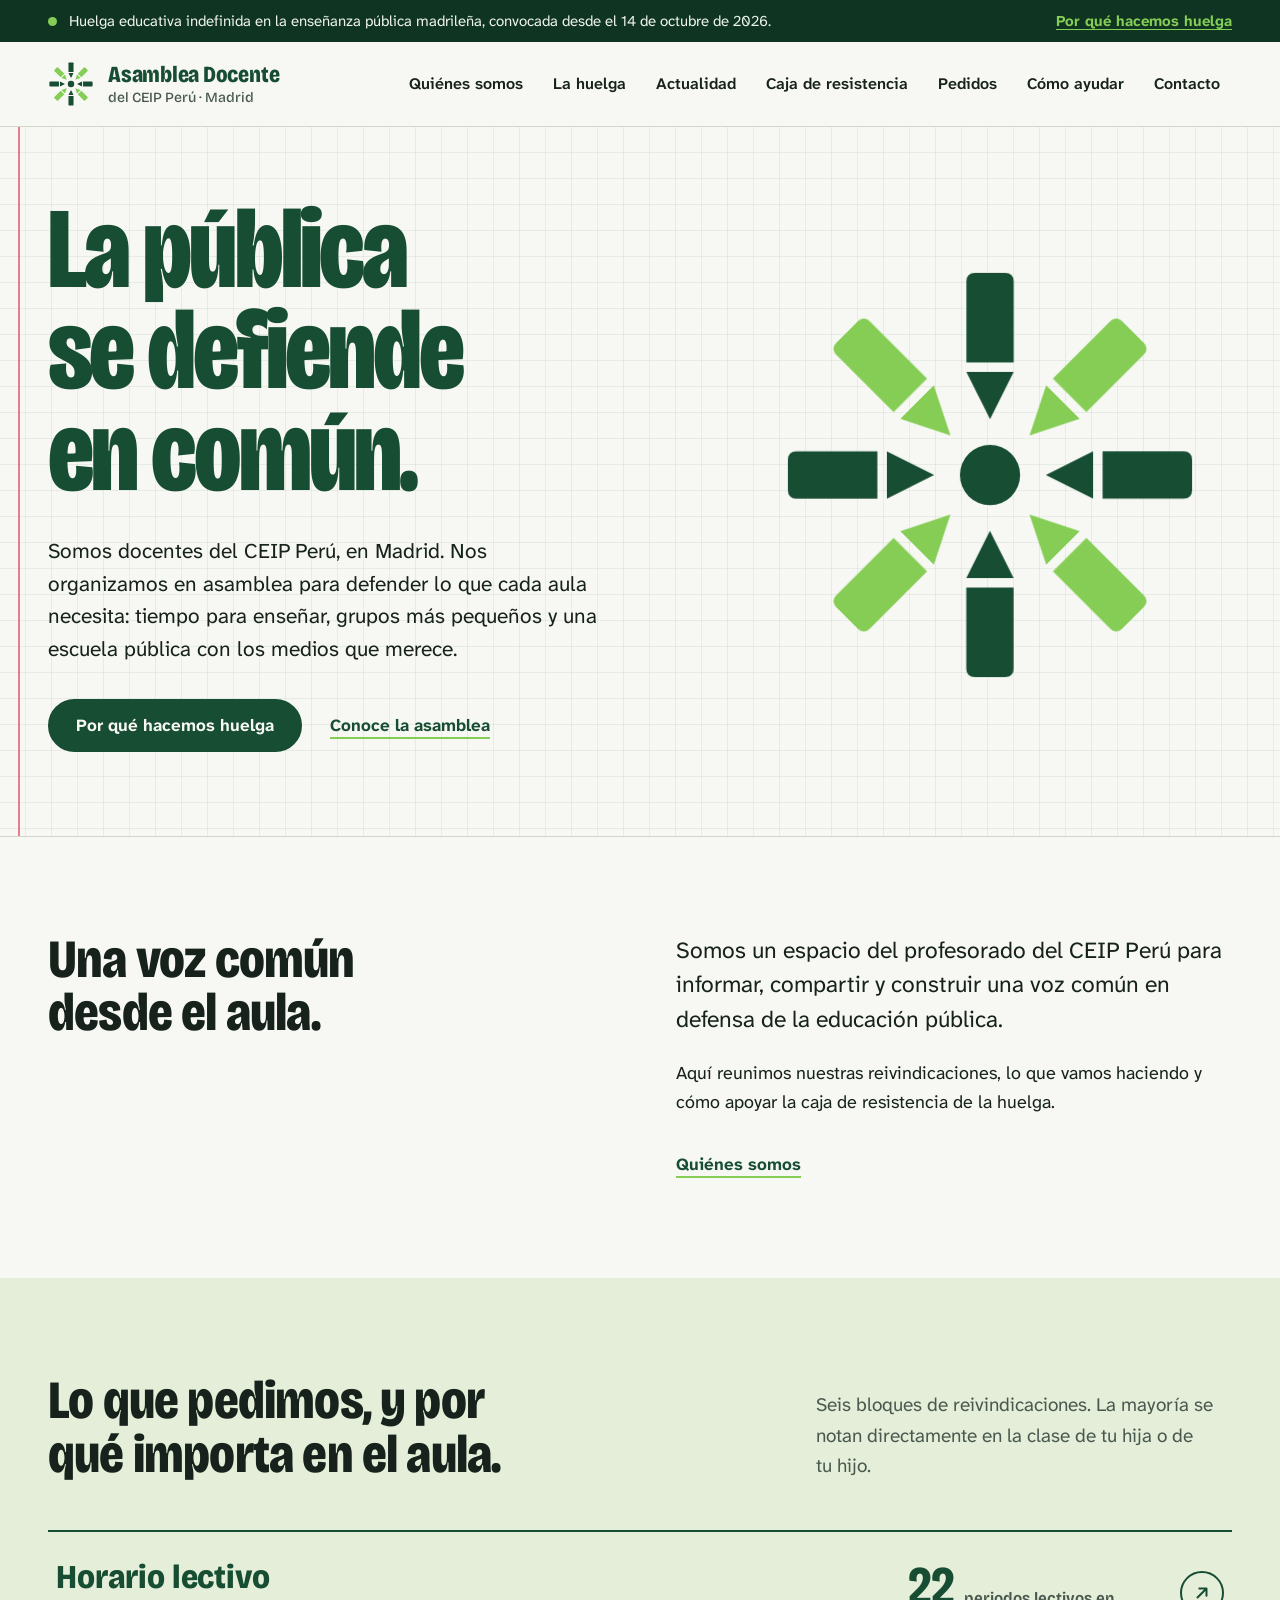
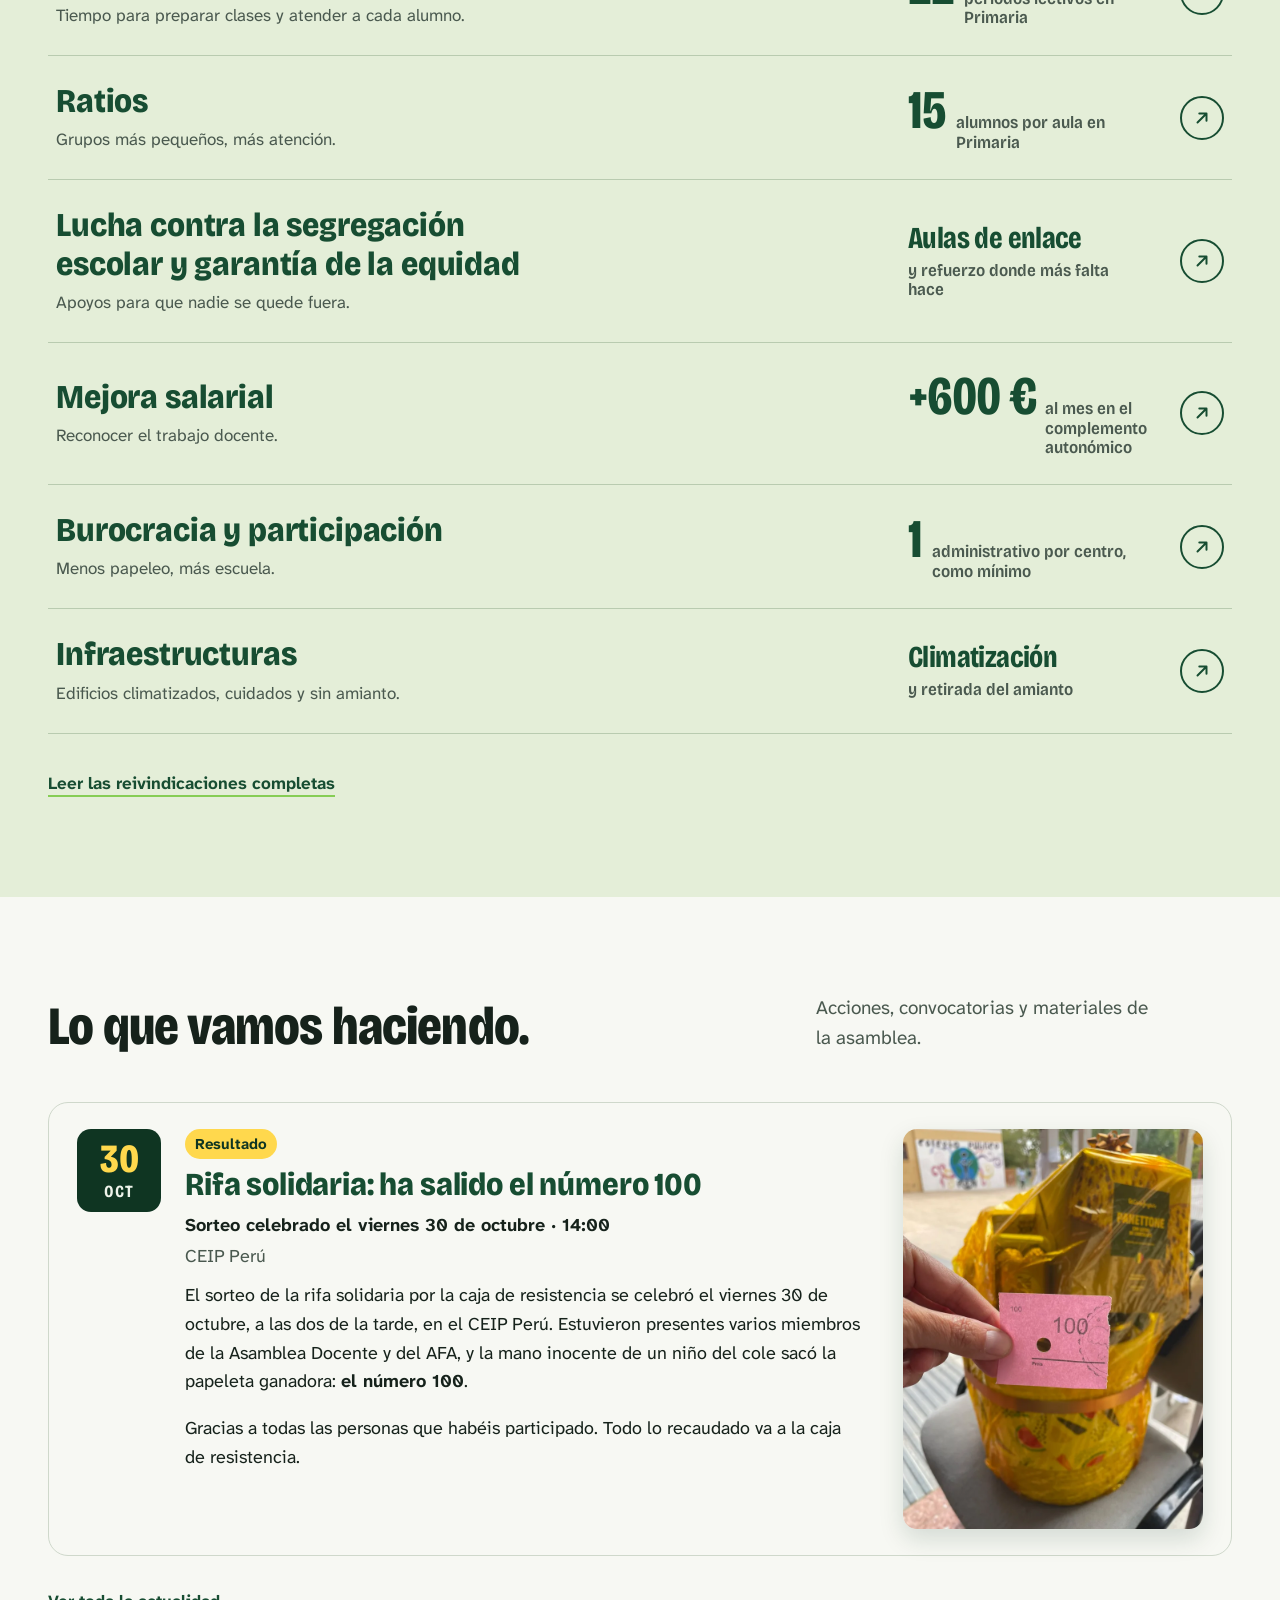
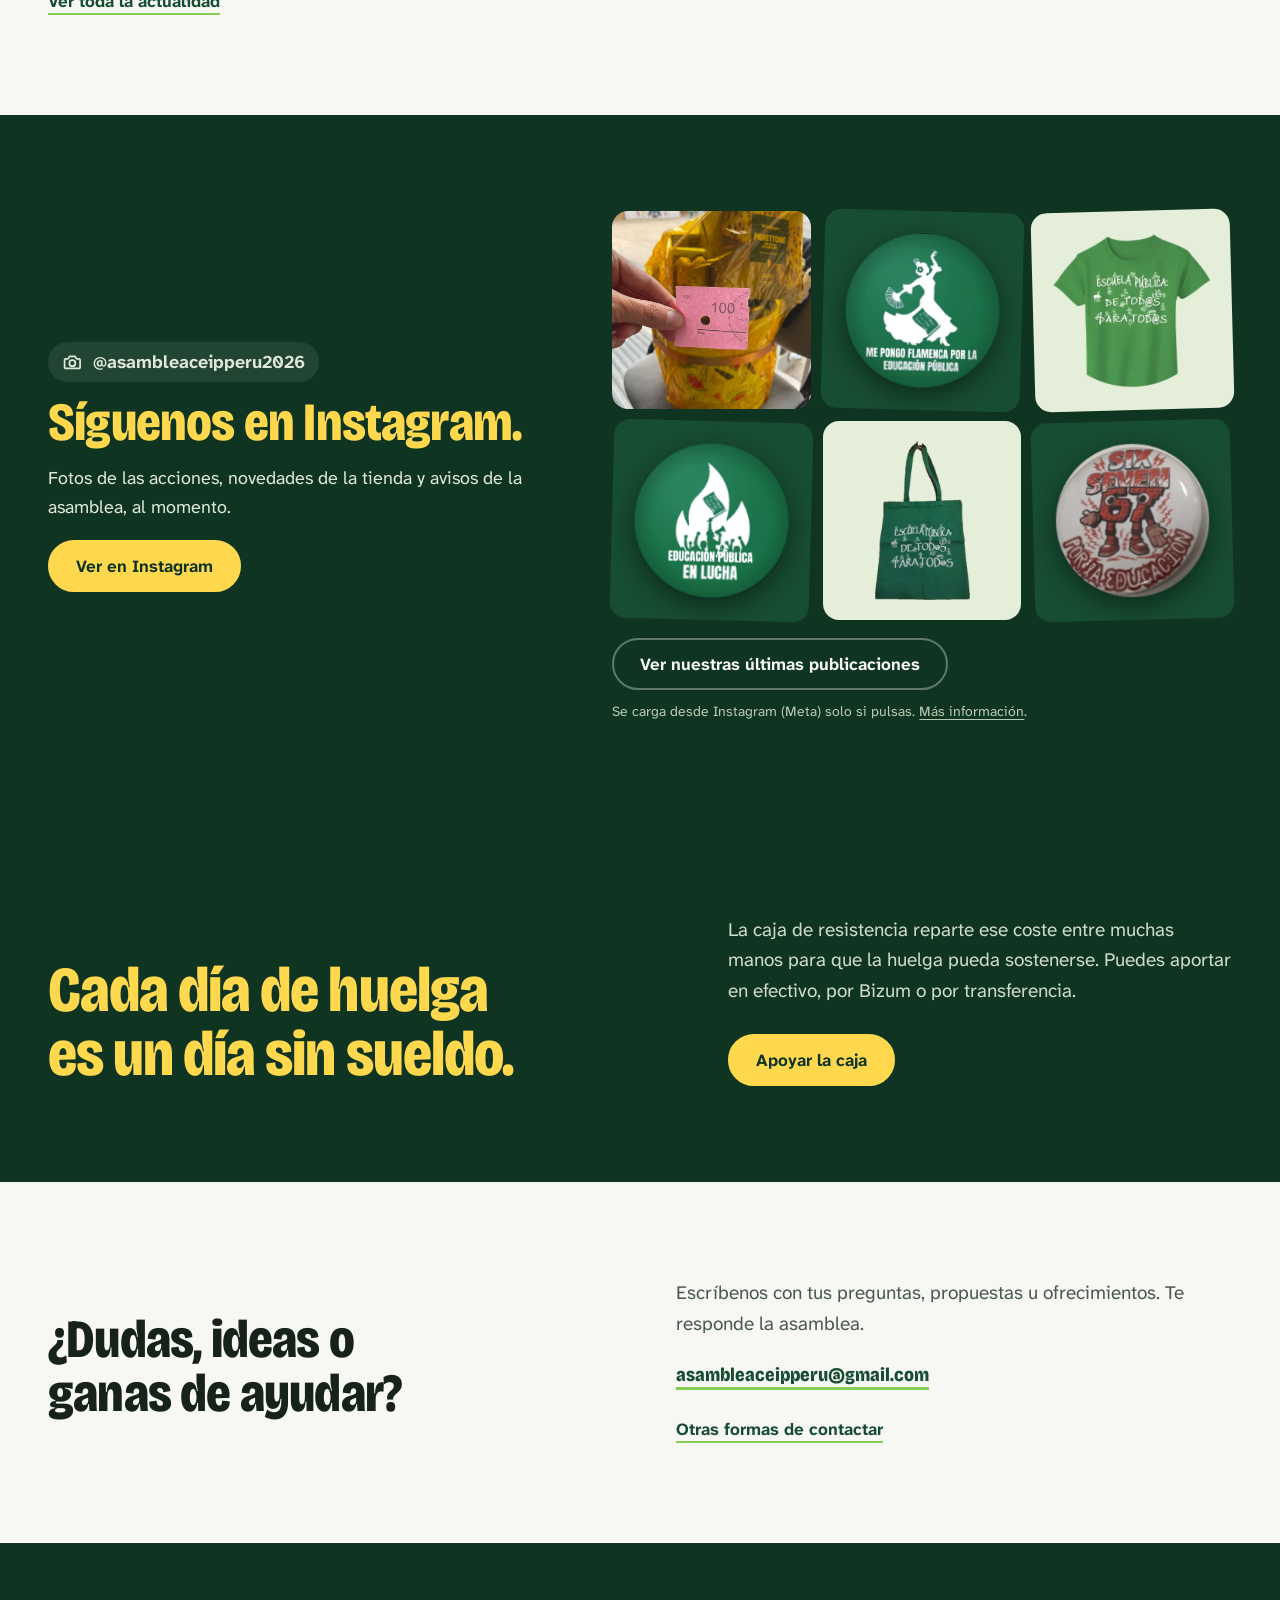
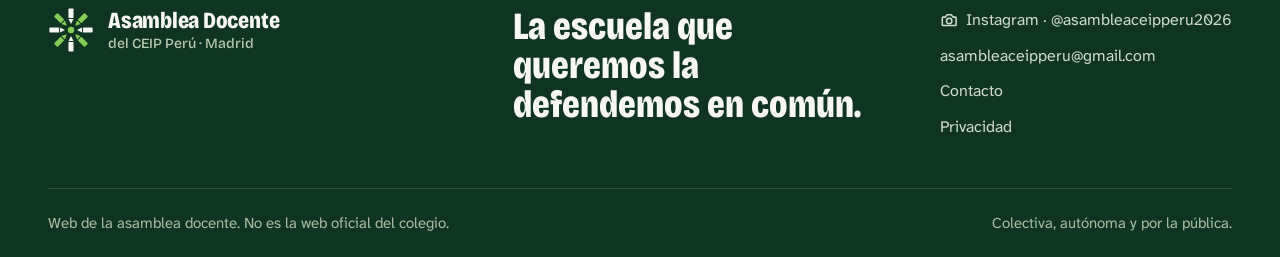
==== commit 8255a08d: "Instagram: perfil insertado al pulsar, sin servicios intermedios Co-Authored-By: Claude Opus 5.5 <no" ====
--- a/index.html
+++ b/index.html
@@ -13,7 +13,7 @@
 <section class="section wrap split" id="asamblea"><div><h2 data-edit>Una voz común desde el aula.</h2></div><div><p class="large" data-edit>Somos un espacio del profesorado del CEIP Perú para informar, compartir y construir una voz común en defensa de la educación pública.</p><p data-edit>Aquí reunimos nuestras reivindicaciones, lo que vamos haciendo y cómo apoyar la caja de resistencia de la huelga.</p><a class="text-link" href="quienes-somos.html">Quiénes somos</a></div></section>
 <section class="section demands-home" id="reivindicaciones"><div class="wrap"><div class="section-head"><h2 data-edit>Lo que pedimos, y por qué importa en el aula.</h2><p data-edit>Seis bloques de reivindicaciones. La mayoría se notan directamente en la clase de tu hija o de tu hijo.</p></div><div class="demand-list"><a class="demand-row" href="huelga.html#tiempo"><div><h3 data-edit>Horario lectivo</h3><p data-edit>Tiempo para preparar clases y atender a cada alumno.</p></div><div class="dato-corto"><b>22</b><span>periodos lectivos en Primaria</span></div><span class="flecha"><svg viewBox="0 0 20 20" aria-hidden="true"><path d="M5 15 15 5M7 5h8v8" fill="none" stroke="currentColor" stroke-width="2.2" stroke-linecap="round" stroke-linejoin="round"/></svg></span></a><a class="demand-row" href="huelga.html#ratios"><div><h3 data-edit>Ratios</h3><p data-edit>Grupos más pequeños, más atención.</p></div><div class="dato-corto"><b>15</b><span>alumnos por aula en Primaria</span></div><span class="flecha"><svg viewBox="0 0 20 20" aria-hidden="true"><path d="M5 15 15 5M7 5h8v8" fill="none" stroke="currentColor" stroke-width="2.2" stroke-linecap="round" stroke-linejoin="round"/></svg></span></a><a class="demand-row" href="huelga.html#segregacion"><div><h3 data-edit>Lucha contra la segregación escolar y garantía de la equidad</h3><p data-edit>Apoyos para que nadie se quede fuera.</p></div><div class="dato-corto palabra"><b>Aulas de enlace</b><span>y refuerzo donde más falta hace</span></div><span class="flecha"><svg viewBox="0 0 20 20" aria-hidden="true"><path d="M5 15 15 5M7 5h8v8" fill="none" stroke="currentColor" stroke-width="2.2" stroke-linecap="round" stroke-linejoin="round"/></svg></span></a><a class="demand-row" href="huelga.html#salarios"><div><h3 data-edit>Mejora salarial</h3><p data-edit>Reconocer el trabajo docente.</p></div><div class="dato-corto"><b>+600&nbsp;€</b><span>al mes en el complemento autonómico</span></div><span class="flecha"><svg viewBox="0 0 20 20" aria-hidden="true"><path d="M5 15 15 5M7 5h8v8" fill="none" stroke="currentColor" stroke-width="2.2" stroke-linecap="round" stroke-linejoin="round"/></svg></span></a><a class="demand-row" href="huelga.html#participacion"><div><h3 data-edit>Burocracia y participación</h3><p data-edit>Menos papeleo, más escuela.</p></div><div class="dato-corto"><b>1</b><span>administrativo por centro, como mínimo</span></div><span class="flecha"><svg viewBox="0 0 20 20" aria-hidden="true"><path d="M5 15 15 5M7 5h8v8" fill="none" stroke="currentColor" stroke-width="2.2" stroke-linecap="round" stroke-linejoin="round"/></svg></span></a><a class="demand-row" href="huelga.html#recursos"><div><h3 data-edit>Infraestructuras</h3><p data-edit>Edificios climatizados, cuidados y sin amianto.</p></div><div class="dato-corto palabra"><b>Climatización</b><span>y retirada del amianto</span></div><span class="flecha"><svg viewBox="0 0 20 20" aria-hidden="true"><path d="M5 15 15 5M7 5h8v8" fill="none" stroke="currentColor" stroke-width="2.2" stroke-linecap="round" stroke-linejoin="round"/></svg></span></a></div><a class="text-link" href="huelga.html">Leer las reivindicaciones completas</a></div></section>
 <section class="section wrap" id="actualidad"><div class="section-head"><h2 data-edit>Lo que vamos haciendo.</h2><p data-edit>Acciones, convocatorias y materiales de la asamblea.</p></div><div class="eventos"><article class="evento con-foto"><div class="fecha" aria-hidden="true"><b>30</b><span>oct</span></div><div><span class="tag tag-resultado">Resultado</span><h3 data-edit>Rifa solidaria: ha salido el número 100</h3><p class="cuando" data-edit>Sorteo celebrado el viernes 30 de octubre · 14:00</p><p class="donde" data-edit>CEIP Perú</p><p data-edit>El sorteo de la rifa solidaria por la caja de resistencia se celebró el viernes 30 de octubre, a las dos de la tarde, en el CEIP Perú. Estuvieron presentes varios miembros de la Asamblea Docente y del AFA, y la mano inocente de un niño del cole sacó la papeleta ganadora: <strong>el número 100</strong>.</p><p data-edit>Gracias a todas las personas que habéis participado. Todo lo recaudado va a la caja de resistencia.</p></div><figure class="evento-foto"><img src="assets/sorteo-rifa.webp" alt="La cesta de la rifa y, delante, la papeleta ganadora con el número 100" width="750" height="1000"></figure></article></div><a class="text-link" href="actualidad.html">Ver toda la actualidad</a></section>
-<section class="section ig-seccion" id="instagram"><div class="wrap ig-inner"><div class="ig-texto"><p class="ig-handle"><svg class="ico-foto" viewBox="0 0 24 24" aria-hidden="true" fill="none" stroke="currentColor" stroke-width="2" stroke-linecap="round" stroke-linejoin="round"><path d="M4 8h3l2-3h6l2 3h3a1 1 0 0 1 1 1v9a1 1 0 0 1-1 1H4a1 1 0 0 1-1-1V9a1 1 0 0 1 1-1z"/><circle cx="12" cy="13" r="3.5"/></svg>@asambleaceipperu2026</p><h2 data-edit>Síguenos en Instagram.</h2><p data-edit>Fotos de las acciones, novedades de la tienda y avisos de la asamblea, al momento.</p><a class="button amarillo" href="https://www.instagram.com/asambleaceipperu2026/" rel="noopener">Ver en Instagram</a></div><div class="ig-feed" data-ig-feed><a class="ig-tesela foto" href="https://www.instagram.com/asambleaceipperu2026/" rel="noopener" tabindex="-1" aria-hidden="true"><img src="assets/sorteo-rifa.webp" alt="" loading="lazy"></a><a class="ig-tesela chapa" href="https://www.instagram.com/asambleaceipperu2026/" rel="noopener" tabindex="-1" aria-hidden="true"><img src="assets/productos/chapa-flamenca.webp" alt="" loading="lazy"></a><a class="ig-tesela prenda" href="https://www.instagram.com/asambleaceipperu2026/" rel="noopener" tabindex="-1" aria-hidden="true"><img src="assets/productos/camiseta.webp" alt="" loading="lazy"></a><a class="ig-tesela chapa" href="https://www.instagram.com/asambleaceipperu2026/" rel="noopener" tabindex="-1" aria-hidden="true"><img src="assets/productos/chapa-en-lucha.webp" alt="" loading="lazy"></a><a class="ig-tesela prenda" href="https://www.instagram.com/asambleaceipperu2026/" rel="noopener" tabindex="-1" aria-hidden="true"><img src="assets/productos/tote.webp" alt="" loading="lazy"></a><a class="ig-tesela chapa" href="https://www.instagram.com/asambleaceipperu2026/" rel="noopener" tabindex="-1" aria-hidden="true"><img src="assets/productos/chapa-six-seven-rojo.webp" alt="" loading="lazy"></a></div></div></section>
+<section class="section ig-seccion" id="instagram"><div class="wrap ig-inner"><div class="ig-texto"><p class="ig-handle"><svg class="ico-foto" viewBox="0 0 24 24" aria-hidden="true" fill="none" stroke="currentColor" stroke-width="2" stroke-linecap="round" stroke-linejoin="round"><path d="M4 8h3l2-3h6l2 3h3a1 1 0 0 1 1 1v9a1 1 0 0 1-1 1H4a1 1 0 0 1-1-1V9a1 1 0 0 1 1-1z"/><circle cx="12" cy="13" r="3.5"/></svg>@asambleaceipperu2026</p><h2 data-edit>Síguenos en Instagram.</h2><p data-edit>Fotos de las acciones, novedades de la tienda y avisos de la asamblea, al momento.</p><a class="button amarillo" href="https://www.instagram.com/asambleaceipperu2026/" rel="noopener">Ver en Instagram</a></div><div class="ig-derecha"><div class="ig-feed" data-ig-feed><a class="ig-tesela foto" href="https://www.instagram.com/asambleaceipperu2026/" rel="noopener" tabindex="-1" aria-hidden="true"><img src="assets/sorteo-rifa.webp" alt="" loading="lazy"></a><a class="ig-tesela chapa" href="https://www.instagram.com/asambleaceipperu2026/" rel="noopener" tabindex="-1" aria-hidden="true"><img src="assets/productos/chapa-flamenca.webp" alt="" loading="lazy"></a><a class="ig-tesela prenda" href="https://www.instagram.com/asambleaceipperu2026/" rel="noopener" tabindex="-1" aria-hidden="true"><img src="assets/productos/camiseta.webp" alt="" loading="lazy"></a><a class="ig-tesela chapa" href="https://www.instagram.com/asambleaceipperu2026/" rel="noopener" tabindex="-1" aria-hidden="true"><img src="assets/productos/chapa-en-lucha.webp" alt="" loading="lazy"></a><a class="ig-tesela prenda" href="https://www.instagram.com/asambleaceipperu2026/" rel="noopener" tabindex="-1" aria-hidden="true"><img src="assets/productos/tote.webp" alt="" loading="lazy"></a><a class="ig-tesela chapa" href="https://www.instagram.com/asambleaceipperu2026/" rel="noopener" tabindex="-1" aria-hidden="true"><img src="assets/productos/chapa-six-seven-rojo.webp" alt="" loading="lazy"></a></div><div class="ig-cargar"><button class="button" type="button" data-ig-cargar="https://www.instagram.com/asambleaceipperu2026/">Ver nuestras últimas publicaciones</button><small>Se carga desde Instagram (Meta) solo si pulsas. <a href="privacidad.html">Más información</a>.</small></div></div></div></section>
 <section class="section caja" id="caja"><div class="wrap caja-inner"><h2 data-edit>Cada día de huelga es un día sin sueldo.</h2><div><p data-edit>La caja de resistencia reparte ese coste entre muchas manos para que la huelga pueda sostenerse. Puedes aportar en efectivo, por Bizum o por transferencia.</p><a class="button amarillo" href="caja-resistencia.html">Apoyar la caja</a></div></div></section>
 <section class="section wrap contact-strip"><div><h2 data-edit>¿Dudas, ideas o ganas de ayudar?</h2></div><div><p data-edit>Escríbenos con tus preguntas, propuestas u ofrecimientos. Te responde la asamblea.</p><p class="correo-grande"><a href="mailto:asambleaceipperu@gmail.com">asambleaceipperu@gmail.com</a></p><a class="text-link" href="contacto.html">Otras formas de contactar</a></div></section></main>
 <footer><div class="wrap footer-main"><a class="brand" href="index.html" aria-label="Asamblea Docente del CEIP Perú. Inicio"><svg xmlns="http://www.w3.org/2000/svg" viewBox="-50 -50 100 100" aria-hidden="true" focusable="false"><g transform="rotate(0)"><g fill="#f7f8f3"><path d="M-5.5 -26.2V-45q0-2 2-2H3.5q2 0 2 2V-26.2Z"/><path d="M-5.5 -24H5.5L0 -13Z"/></g></g><g transform="rotate(45)"><g fill="#86cd55"><path d="M-5.5 -26.2V-45q0-2 2-2H3.5q2 0 2 2V-26.2Z"/><path d="M-5.5 -24H5.5L0 -13Z"/></g></g><g transform="rotate(90)"><g fill="#f7f8f3"><path d="M-5.5 -26.2V-45q0-2 2-2H3.5q2 0 2 2V-26.2Z"/><path d="M-5.5 -24H5.5L0 -13Z"/></g></g><g transform="rotate(135)"><g fill="#86cd55"><path d="M-5.5 -26.2V-45q0-2 2-2H3.5q2 0 2 2V-26.2Z"/><path d="M-5.5 -24H5.5L0 -13Z"/></g></g><g transform="rotate(180)"><g fill="#f7f8f3"><path d="M-5.5 -26.2V-45q0-2 2-2H3.5q2 0 2 2V-26.2Z"/><path d="M-5.5 -24H5.5L0 -13Z"/></g></g><g transform="rotate(225)"><g fill="#86cd55"><path d="M-5.5 -26.2V-45q0-2 2-2H3.5q2 0 2 2V-26.2Z"/><path d="M-5.5 -24H5.5L0 -13Z"/></g></g><g transform="rotate(270)"><g fill="#f7f8f3"><path d="M-5.5 -26.2V-45q0-2 2-2H3.5q2 0 2 2V-26.2Z"/><path d="M-5.5 -24H5.5L0 -13Z"/></g></g><g transform="rotate(315)"><g fill="#86cd55"><path d="M-5.5 -26.2V-45q0-2 2-2H3.5q2 0 2 2V-26.2Z"/><path d="M-5.5 -24H5.5L0 -13Z"/></g></g><circle r="7" fill="#86cd55"/></svg><span class="brand-text"><strong>Asamblea Docente</strong><small>del CEIP Perú · Madrid</small></span></a><p class="footer-lema">La escuela que queremos la defendemos en común.</p><nav class="footer-links" aria-label="Pie de página"><a class="ig-link" href="https://www.instagram.com/asambleaceipperu2026/" rel="noopener"><svg class="ico-foto" viewBox="0 0 24 24" aria-hidden="true" fill="none" stroke="currentColor" stroke-width="2" stroke-linecap="round" stroke-linejoin="round"><path d="M4 8h3l2-3h6l2 3h3a1 1 0 0 1 1 1v9a1 1 0 0 1-1 1H4a1 1 0 0 1-1-1V9a1 1 0 0 1 1-1z"/><circle cx="12" cy="13" r="3.5"/></svg><span>Instagram · @asambleaceipperu2026</span></a><a href="mailto:asambleaceipperu@gmail.com">asambleaceipperu@gmail.com</a><a href="contacto.html">Contacto</a><a href="privacidad.html">Privacidad</a></nav></div><div class="wrap footer-bottom"><span>Web de la asamblea docente. No es la web oficial del colegio.</span><span>Colectiva, autónoma y por la pública.</span></div></footer>
--- a/assets/style.css
+++ b/assets/style.css
@@ -524,3 +524,10 @@
 .ig-post img{width:100%;height:100%;object-fit:cover;transition:transform .3s}.ig-post:hover img{transform:scale(1.04)}
 @media (max-width:900px){.ig-inner{grid-template-columns:1fr;gap:28px}}
 @media (max-width:520px){.ig-feed{gap:8px}.ig-tesela,.ig-post{border-radius:12px}}
+.ig-cargar{display:flex;flex-wrap:wrap;align-items:center;gap:10px 16px;margin-top:18px}
+.ig-cargar .button{background:transparent;color:var(--papel);border:2px solid #ffffff55}
+.ig-cargar .button:hover{border-color:var(--amarillo);color:var(--amarillo)}
+.ig-cargar small{color:#b8cbb2;font-size:14px}.ig-cargar small a{color:inherit}
+.ig-feed.ig-embed{display:flex;justify-content:center}
+.ig-feed.ig-embed .instagram-media{background:#fff;border:0!important;border-radius:16px!important;margin:0!important;max-width:540px!important;width:100%!important;min-width:0!important;padding:16px}
+.ig-feed.ig-embed iframe{border-radius:16px!important;background:#fff}
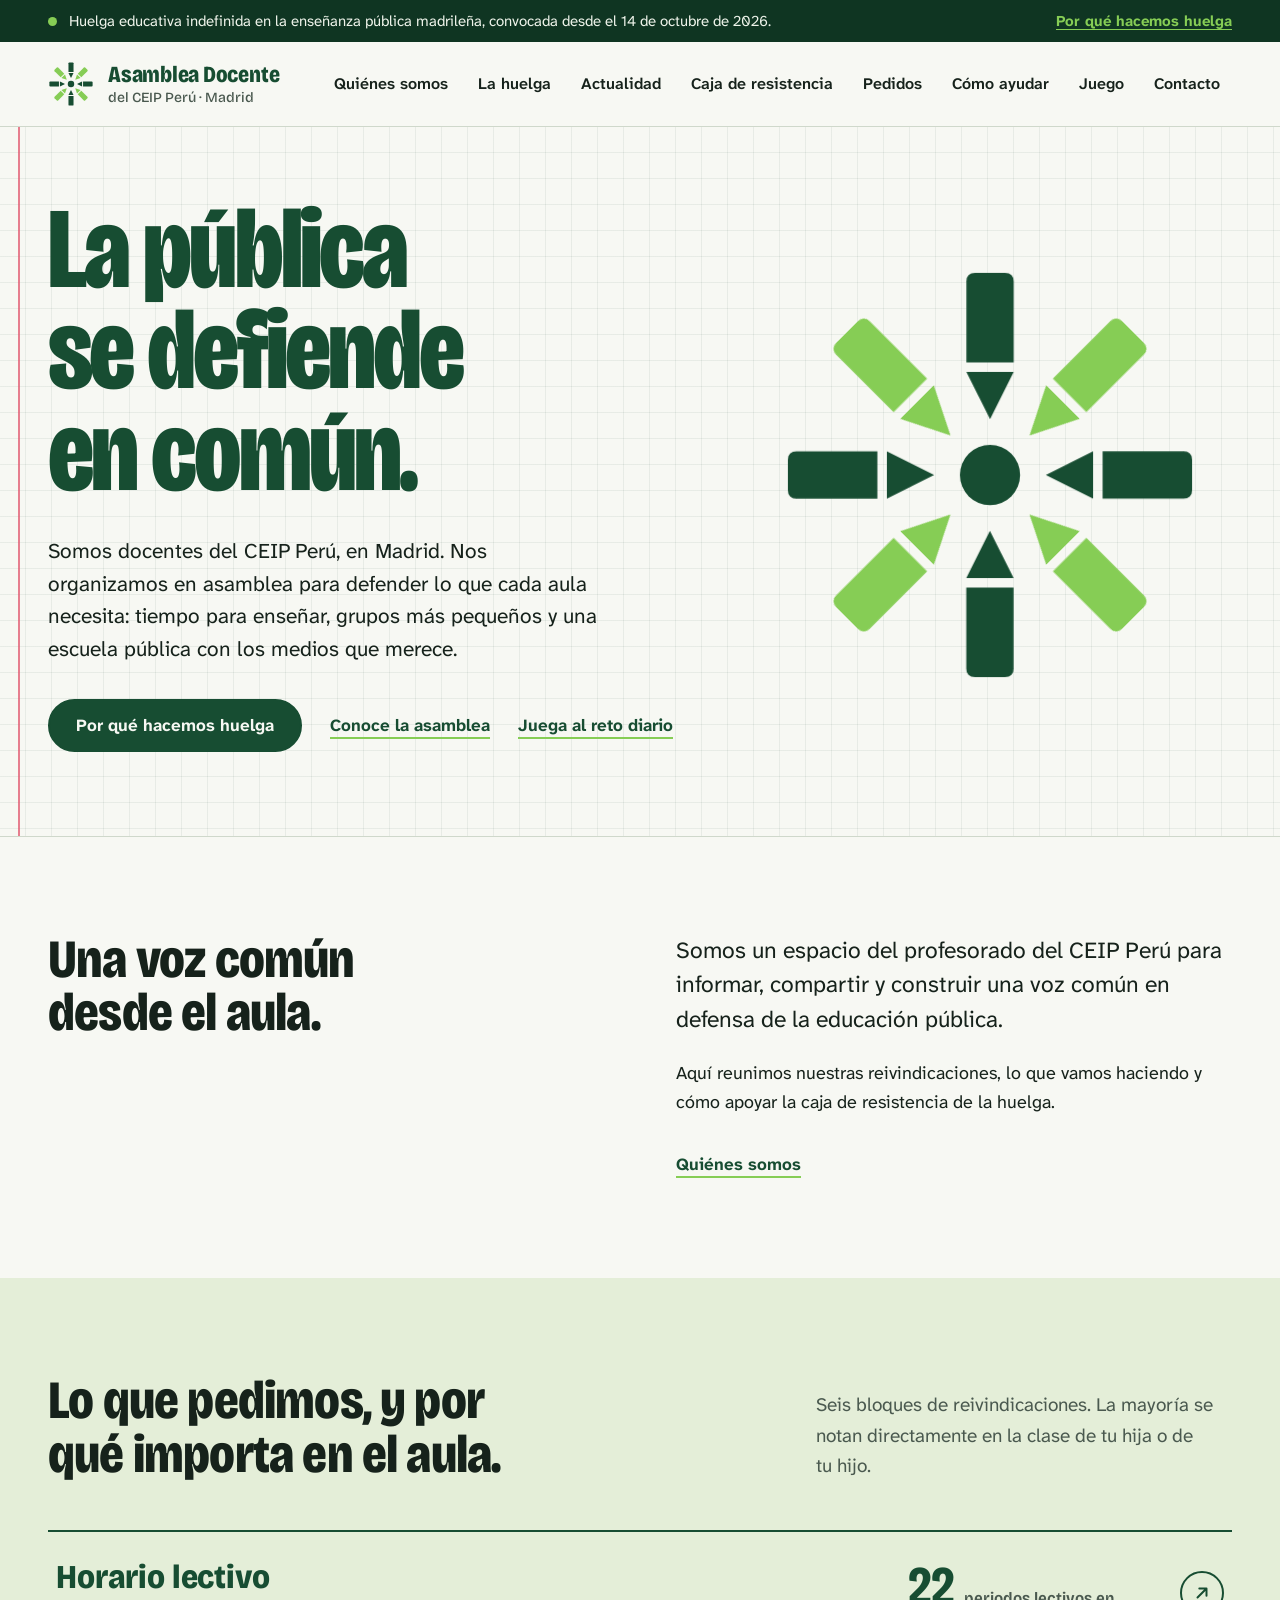
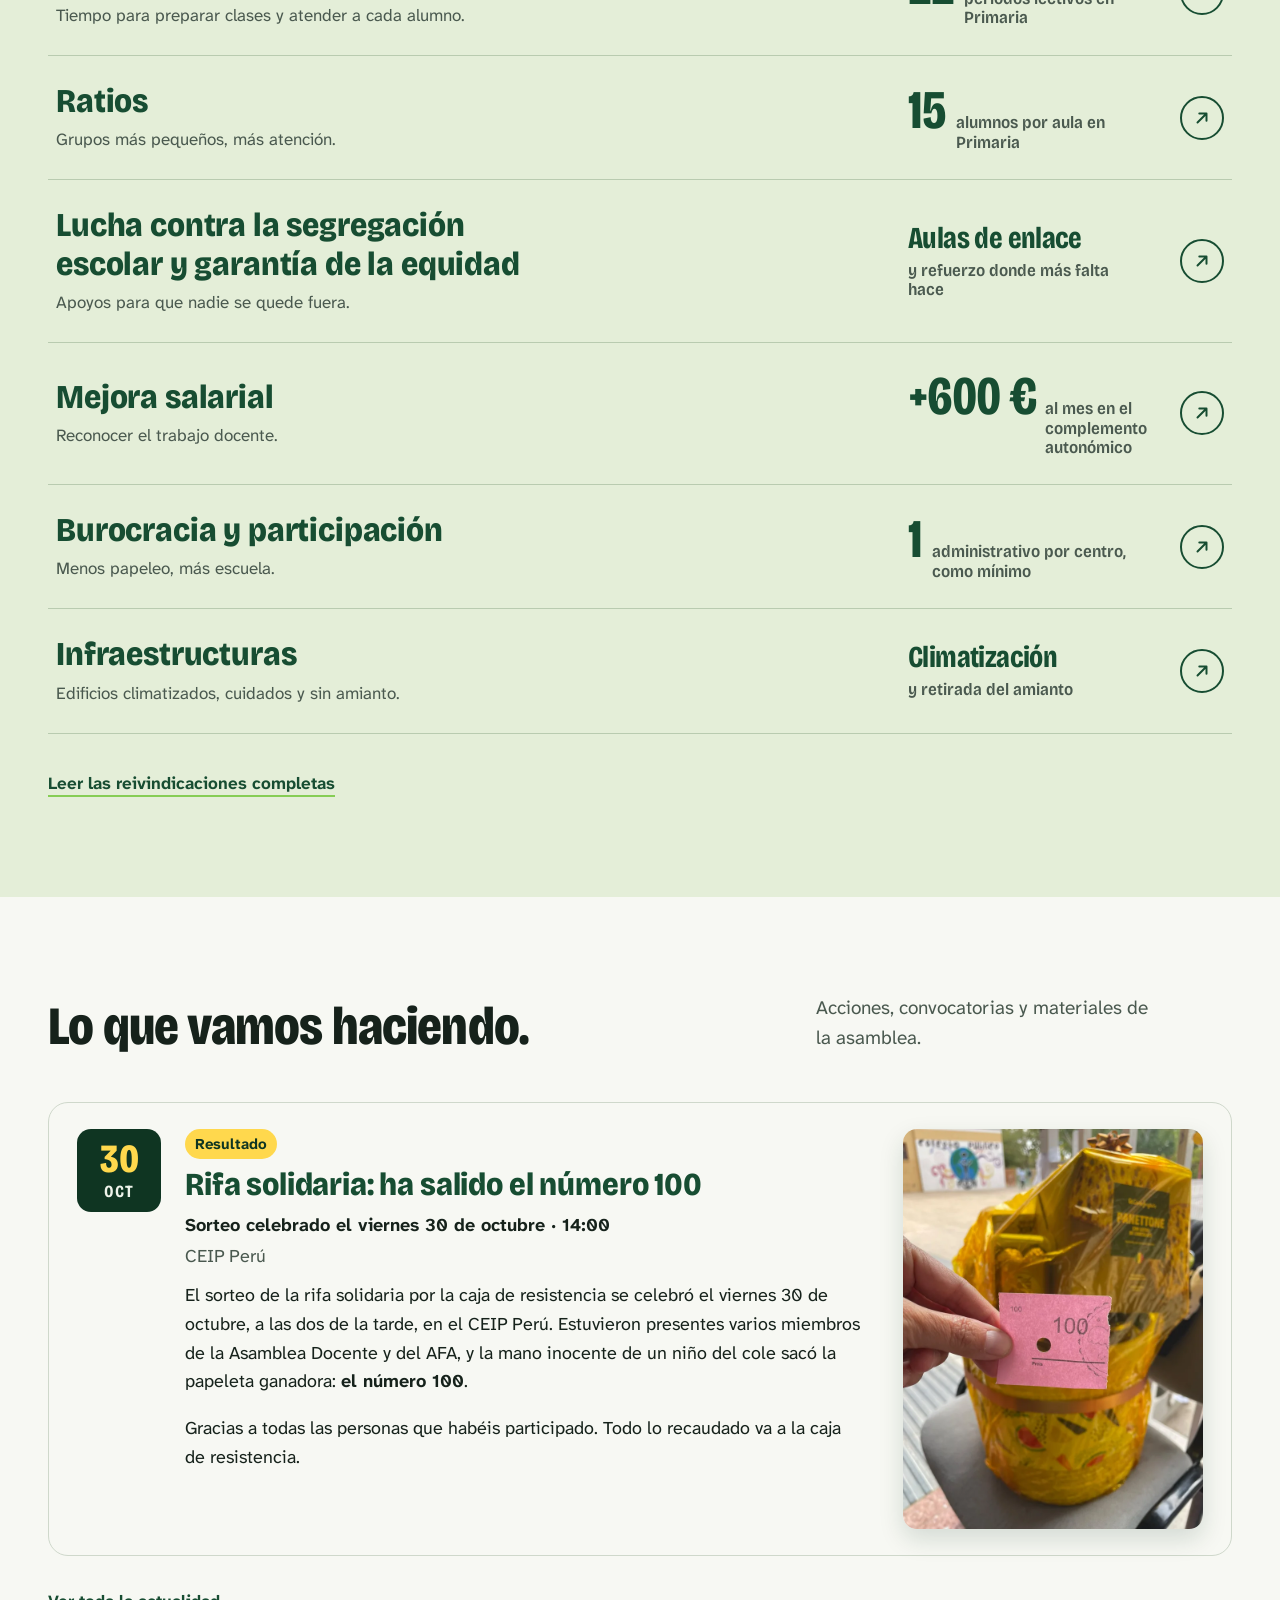
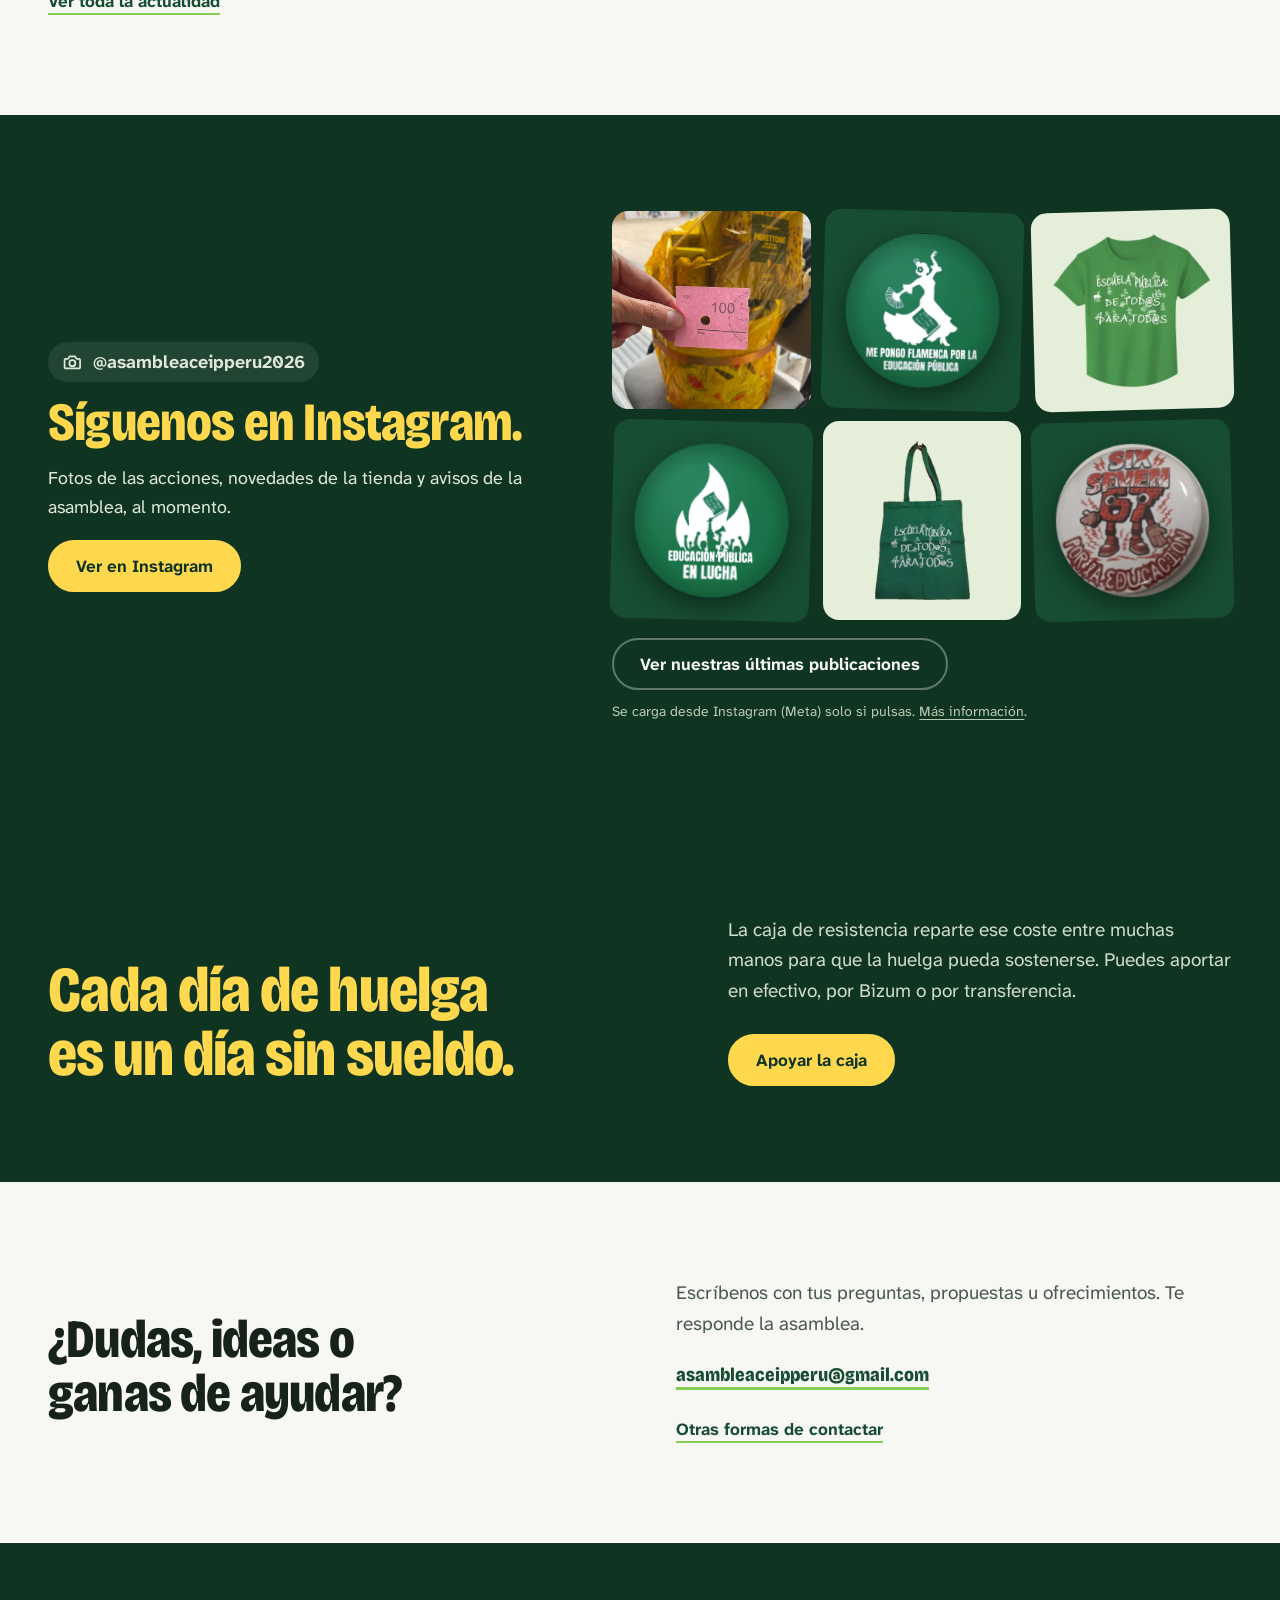
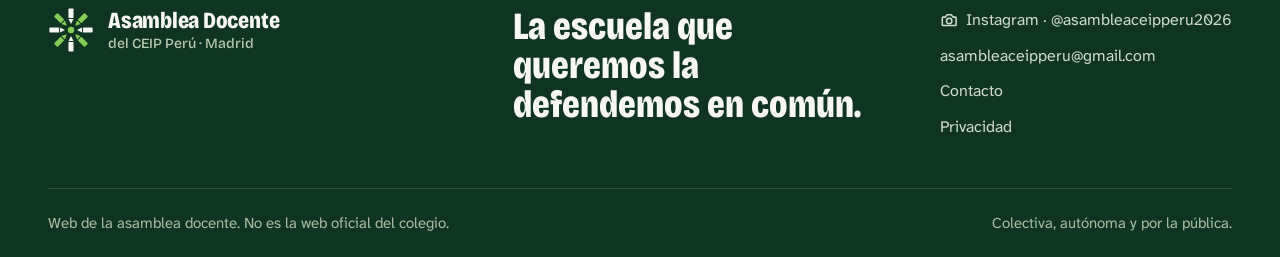
==== commit 301e0ef4: "Juego: sección en el menú de la web - Entrada «Juego» en el menú de todas las páginas, antes de Cont" ====
--- a/index.html
+++ b/index.html
@@ -8,8 +8,8 @@
 <body><a class="skip" href="#contenido">Saltar al contenido</a>
 <div class="aviso"><div class="wrap"><span class="pulso" aria-hidden="true"></span><span>Huelga educativa indefinida en la enseñanza pública madrileña, convocada desde el 14 de octubre de 2026.</span><a href="huelga.html">Por qué hacemos huelga</a></div></div>
 <header class="header"><div class="wrap header-inner"><a class="brand" href="index.html" aria-label="Asamblea Docente del CEIP Perú. Inicio"><svg xmlns="http://www.w3.org/2000/svg" viewBox="-50 -50 100 100" aria-hidden="true" focusable="false"><g transform="rotate(0)"><g fill="#174d32"><path d="M-5.5 -26.2V-45q0-2 2-2H3.5q2 0 2 2V-26.2Z"/><path d="M-5.5 -24H5.5L0 -13Z"/></g></g><g transform="rotate(45)"><g fill="#86cd55"><path d="M-5.5 -26.2V-45q0-2 2-2H3.5q2 0 2 2V-26.2Z"/><path d="M-5.5 -24H5.5L0 -13Z"/></g></g><g transform="rotate(90)"><g fill="#174d32"><path d="M-5.5 -26.2V-45q0-2 2-2H3.5q2 0 2 2V-26.2Z"/><path d="M-5.5 -24H5.5L0 -13Z"/></g></g><g transform="rotate(135)"><g fill="#86cd55"><path d="M-5.5 -26.2V-45q0-2 2-2H3.5q2 0 2 2V-26.2Z"/><path d="M-5.5 -24H5.5L0 -13Z"/></g></g><g transform="rotate(180)"><g fill="#174d32"><path d="M-5.5 -26.2V-45q0-2 2-2H3.5q2 0 2 2V-26.2Z"/><path d="M-5.5 -24H5.5L0 -13Z"/></g></g><g transform="rotate(225)"><g fill="#86cd55"><path d="M-5.5 -26.2V-45q0-2 2-2H3.5q2 0 2 2V-26.2Z"/><path d="M-5.5 -24H5.5L0 -13Z"/></g></g><g transform="rotate(270)"><g fill="#174d32"><path d="M-5.5 -26.2V-45q0-2 2-2H3.5q2 0 2 2V-26.2Z"/><path d="M-5.5 -24H5.5L0 -13Z"/></g></g><g transform="rotate(315)"><g fill="#86cd55"><path d="M-5.5 -26.2V-45q0-2 2-2H3.5q2 0 2 2V-26.2Z"/><path d="M-5.5 -24H5.5L0 -13Z"/></g></g><circle r="7" fill="#174d32"/></svg><span class="brand-text"><strong>Asamblea Docente</strong><small>del CEIP Perú · Madrid</small></span></a>
-<button class="menu-toggle" aria-controls="menu" aria-expanded="false" hidden>Menú</button><nav id="menu" aria-label="Principal"><a href="quienes-somos.html">Quiénes somos</a><a href="huelga.html">La huelga</a><a href="actualidad.html">Actualidad</a><a href="caja-resistencia.html">Caja de resistencia</a><a href="pedidos.html">Pedidos</a><a href="ayudar.html">Cómo ayudar</a><a href="contacto.html">Contacto</a></nav></div></header>
-<main id="contenido"><div class="cuaderno"><section class="hero wrap"><div class="hero-copy"><h1 data-edit>La pública<br>se defiende<br>en común.</h1><p class="hero-desc" data-edit>Somos docentes del CEIP Perú, en Madrid. Nos organizamos en asamblea para defender lo que cada aula necesita: tiempo para enseñar, grupos más pequeños y una escuela pública con los medios que merece.</p><div class="buttons"><a class="button" href="huelga.html">Por qué hacemos huelga</a><a class="text-link" href="quienes-somos.html">Conoce la asamblea</a></div></div><div class="hero-art"><svg xmlns="http://www.w3.org/2000/svg" viewBox="-50 -50 100 100" role="img" aria-label="El corro: ocho lápices que apuntan al mismo centro"><g transform="rotate(0)"><g class="lapiz" style="--i:0" fill="#174d32"><path d="M-5.5 -26.2V-45q0-2 2-2H3.5q2 0 2 2V-26.2Z"/><path d="M-5.5 -24H5.5L0 -13Z"/></g></g><g transform="rotate(45)"><g class="lapiz" style="--i:1" fill="#86cd55"><path d="M-5.5 -26.2V-45q0-2 2-2H3.5q2 0 2 2V-26.2Z"/><path d="M-5.5 -24H5.5L0 -13Z"/></g></g><g transform="rotate(90)"><g class="lapiz" style="--i:2" fill="#174d32"><path d="M-5.5 -26.2V-45q0-2 2-2H3.5q2 0 2 2V-26.2Z"/><path d="M-5.5 -24H5.5L0 -13Z"/></g></g><g transform="rotate(135)"><g class="lapiz" style="--i:3" fill="#86cd55"><path d="M-5.5 -26.2V-45q0-2 2-2H3.5q2 0 2 2V-26.2Z"/><path d="M-5.5 -24H5.5L0 -13Z"/></g></g><g transform="rotate(180)"><g class="lapiz" style="--i:4" fill="#174d32"><path d="M-5.5 -26.2V-45q0-2 2-2H3.5q2 0 2 2V-26.2Z"/><path d="M-5.5 -24H5.5L0 -13Z"/></g></g><g transform="rotate(225)"><g class="lapiz" style="--i:5" fill="#86cd55"><path d="M-5.5 -26.2V-45q0-2 2-2H3.5q2 0 2 2V-26.2Z"/><path d="M-5.5 -24H5.5L0 -13Z"/></g></g><g transform="rotate(270)"><g class="lapiz" style="--i:6" fill="#174d32"><path d="M-5.5 -26.2V-45q0-2 2-2H3.5q2 0 2 2V-26.2Z"/><path d="M-5.5 -24H5.5L0 -13Z"/></g></g><g transform="rotate(315)"><g class="lapiz" style="--i:7" fill="#86cd55"><path d="M-5.5 -26.2V-45q0-2 2-2H3.5q2 0 2 2V-26.2Z"/><path d="M-5.5 -24H5.5L0 -13Z"/></g></g><circle r="7" fill="#174d32" class="centro"/></svg></div></section></div>
+<button class="menu-toggle" aria-controls="menu" aria-expanded="false" hidden>Menú</button><nav id="menu" aria-label="Principal"><a href="quienes-somos.html">Quiénes somos</a><a href="huelga.html">La huelga</a><a href="actualidad.html">Actualidad</a><a href="caja-resistencia.html">Caja de resistencia</a><a href="pedidos.html">Pedidos</a><a href="ayudar.html">Cómo ayudar</a><a href="juego/">Juego</a><a href="contacto.html">Contacto</a></nav></div></header>
+<main id="contenido"><div class="cuaderno"><section class="hero wrap"><div class="hero-copy"><h1 data-edit>La pública<br>se defiende<br>en común.</h1><p class="hero-desc" data-edit>Somos docentes del CEIP Perú, en Madrid. Nos organizamos en asamblea para defender lo que cada aula necesita: tiempo para enseñar, grupos más pequeños y una escuela pública con los medios que merece.</p><div class="buttons"><a class="button" href="huelga.html">Por qué hacemos huelga</a><a class="text-link" href="quienes-somos.html">Conoce la asamblea</a><a class="text-link" href="juego/">Juega al reto diario</a></div></div><div class="hero-art"><svg xmlns="http://www.w3.org/2000/svg" viewBox="-50 -50 100 100" role="img" aria-label="El corro: ocho lápices que apuntan al mismo centro"><g transform="rotate(0)"><g class="lapiz" style="--i:0" fill="#174d32"><path d="M-5.5 -26.2V-45q0-2 2-2H3.5q2 0 2 2V-26.2Z"/><path d="M-5.5 -24H5.5L0 -13Z"/></g></g><g transform="rotate(45)"><g class="lapiz" style="--i:1" fill="#86cd55"><path d="M-5.5 -26.2V-45q0-2 2-2H3.5q2 0 2 2V-26.2Z"/><path d="M-5.5 -24H5.5L0 -13Z"/></g></g><g transform="rotate(90)"><g class="lapiz" style="--i:2" fill="#174d32"><path d="M-5.5 -26.2V-45q0-2 2-2H3.5q2 0 2 2V-26.2Z"/><path d="M-5.5 -24H5.5L0 -13Z"/></g></g><g transform="rotate(135)"><g class="lapiz" style="--i:3" fill="#86cd55"><path d="M-5.5 -26.2V-45q0-2 2-2H3.5q2 0 2 2V-26.2Z"/><path d="M-5.5 -24H5.5L0 -13Z"/></g></g><g transform="rotate(180)"><g class="lapiz" style="--i:4" fill="#174d32"><path d="M-5.5 -26.2V-45q0-2 2-2H3.5q2 0 2 2V-26.2Z"/><path d="M-5.5 -24H5.5L0 -13Z"/></g></g><g transform="rotate(225)"><g class="lapiz" style="--i:5" fill="#86cd55"><path d="M-5.5 -26.2V-45q0-2 2-2H3.5q2 0 2 2V-26.2Z"/><path d="M-5.5 -24H5.5L0 -13Z"/></g></g><g transform="rotate(270)"><g class="lapiz" style="--i:6" fill="#174d32"><path d="M-5.5 -26.2V-45q0-2 2-2H3.5q2 0 2 2V-26.2Z"/><path d="M-5.5 -24H5.5L0 -13Z"/></g></g><g transform="rotate(315)"><g class="lapiz" style="--i:7" fill="#86cd55"><path d="M-5.5 -26.2V-45q0-2 2-2H3.5q2 0 2 2V-26.2Z"/><path d="M-5.5 -24H5.5L0 -13Z"/></g></g><circle r="7" fill="#174d32" class="centro"/></svg></div></section></div>
 <section class="section wrap split" id="asamblea"><div><h2 data-edit>Una voz común desde el aula.</h2></div><div><p class="large" data-edit>Somos un espacio del profesorado del CEIP Perú para informar, compartir y construir una voz común en defensa de la educación pública.</p><p data-edit>Aquí reunimos nuestras reivindicaciones, lo que vamos haciendo y cómo apoyar la caja de resistencia de la huelga.</p><a class="text-link" href="quienes-somos.html">Quiénes somos</a></div></section>
 <section class="section demands-home" id="reivindicaciones"><div class="wrap"><div class="section-head"><h2 data-edit>Lo que pedimos, y por qué importa en el aula.</h2><p data-edit>Seis bloques de reivindicaciones. La mayoría se notan directamente en la clase de tu hija o de tu hijo.</p></div><div class="demand-list"><a class="demand-row" href="huelga.html#tiempo"><div><h3 data-edit>Horario lectivo</h3><p data-edit>Tiempo para preparar clases y atender a cada alumno.</p></div><div class="dato-corto"><b>22</b><span>periodos lectivos en Primaria</span></div><span class="flecha"><svg viewBox="0 0 20 20" aria-hidden="true"><path d="M5 15 15 5M7 5h8v8" fill="none" stroke="currentColor" stroke-width="2.2" stroke-linecap="round" stroke-linejoin="round"/></svg></span></a><a class="demand-row" href="huelga.html#ratios"><div><h3 data-edit>Ratios</h3><p data-edit>Grupos más pequeños, más atención.</p></div><div class="dato-corto"><b>15</b><span>alumnos por aula en Primaria</span></div><span class="flecha"><svg viewBox="0 0 20 20" aria-hidden="true"><path d="M5 15 15 5M7 5h8v8" fill="none" stroke="currentColor" stroke-width="2.2" stroke-linecap="round" stroke-linejoin="round"/></svg></span></a><a class="demand-row" href="huelga.html#segregacion"><div><h3 data-edit>Lucha contra la segregación escolar y garantía de la equidad</h3><p data-edit>Apoyos para que nadie se quede fuera.</p></div><div class="dato-corto palabra"><b>Aulas de enlace</b><span>y refuerzo donde más falta hace</span></div><span class="flecha"><svg viewBox="0 0 20 20" aria-hidden="true"><path d="M5 15 15 5M7 5h8v8" fill="none" stroke="currentColor" stroke-width="2.2" stroke-linecap="round" stroke-linejoin="round"/></svg></span></a><a class="demand-row" href="huelga.html#salarios"><div><h3 data-edit>Mejora salarial</h3><p data-edit>Reconocer el trabajo docente.</p></div><div class="dato-corto"><b>+600&nbsp;€</b><span>al mes en el complemento autonómico</span></div><span class="flecha"><svg viewBox="0 0 20 20" aria-hidden="true"><path d="M5 15 15 5M7 5h8v8" fill="none" stroke="currentColor" stroke-width="2.2" stroke-linecap="round" stroke-linejoin="round"/></svg></span></a><a class="demand-row" href="huelga.html#participacion"><div><h3 data-edit>Burocracia y participación</h3><p data-edit>Menos papeleo, más escuela.</p></div><div class="dato-corto"><b>1</b><span>administrativo por centro, como mínimo</span></div><span class="flecha"><svg viewBox="0 0 20 20" aria-hidden="true"><path d="M5 15 15 5M7 5h8v8" fill="none" stroke="currentColor" stroke-width="2.2" stroke-linecap="round" stroke-linejoin="round"/></svg></span></a><a class="demand-row" href="huelga.html#recursos"><div><h3 data-edit>Infraestructuras</h3><p data-edit>Edificios climatizados, cuidados y sin amianto.</p></div><div class="dato-corto palabra"><b>Climatización</b><span>y retirada del amianto</span></div><span class="flecha"><svg viewBox="0 0 20 20" aria-hidden="true"><path d="M5 15 15 5M7 5h8v8" fill="none" stroke="currentColor" stroke-width="2.2" stroke-linecap="round" stroke-linejoin="round"/></svg></span></a></div><a class="text-link" href="huelga.html">Leer las reivindicaciones completas</a></div></section>
 <section class="section wrap" id="actualidad"><div class="section-head"><h2 data-edit>Lo que vamos haciendo.</h2><p data-edit>Acciones, convocatorias y materiales de la asamblea.</p></div><div class="eventos"><article class="evento con-foto"><div class="fecha" aria-hidden="true"><b>30</b><span>oct</span></div><div><span class="tag tag-resultado">Resultado</span><h3 data-edit>Rifa solidaria: ha salido el número 100</h3><p class="cuando" data-edit>Sorteo celebrado el viernes 30 de octubre · 14:00</p><p class="donde" data-edit>CEIP Perú</p><p data-edit>El sorteo de la rifa solidaria por la caja de resistencia se celebró el viernes 30 de octubre, a las dos de la tarde, en el CEIP Perú. Estuvieron presentes varios miembros de la Asamblea Docente y del AFA, y la mano inocente de un niño del cole sacó la papeleta ganadora: <strong>el número 100</strong>.</p><p data-edit>Gracias a todas las personas que habéis participado. Todo lo recaudado va a la caja de resistencia.</p></div><figure class="evento-foto"><img src="assets/sorteo-rifa.webp" alt="La cesta de la rifa y, delante, la papeleta ganadora con el número 100" width="750" height="1000"></figure></article></div><a class="text-link" href="actualidad.html">Ver toda la actualidad</a></section>
--- a/assets/style.css
+++ b/assets/style.css
@@ -279,11 +279,13 @@
   .demand-row{grid-template-columns:minmax(0,1fr) 12rem 44px}
   .split,.contact-strip,.demand-detail{gap:48px}
 }
-@media (max-width:900px){
+@media (max-width:1000px){
   .js .menu-toggle{display:block}
   .js .header nav{display:none}
   .js .header nav.is-open{display:flex;position:absolute;top:100%;left:0;right:0;flex-direction:column;align-items:stretch;gap:2px;padding:12px 20px 20px;background:var(--papel);border-bottom:1px solid var(--linea);box-shadow:0 18px 30px #16221b14}
   .js .header nav a{font-size:19px;padding:13px 14px}
+}
+@media (max-width:900px){
   .header nav{flex-wrap:wrap;justify-content:flex-end}
   .hero{grid-template-columns:minmax(0,1fr) 34%;gap:24px}
   .caja-inner{grid-template-columns:1fr}
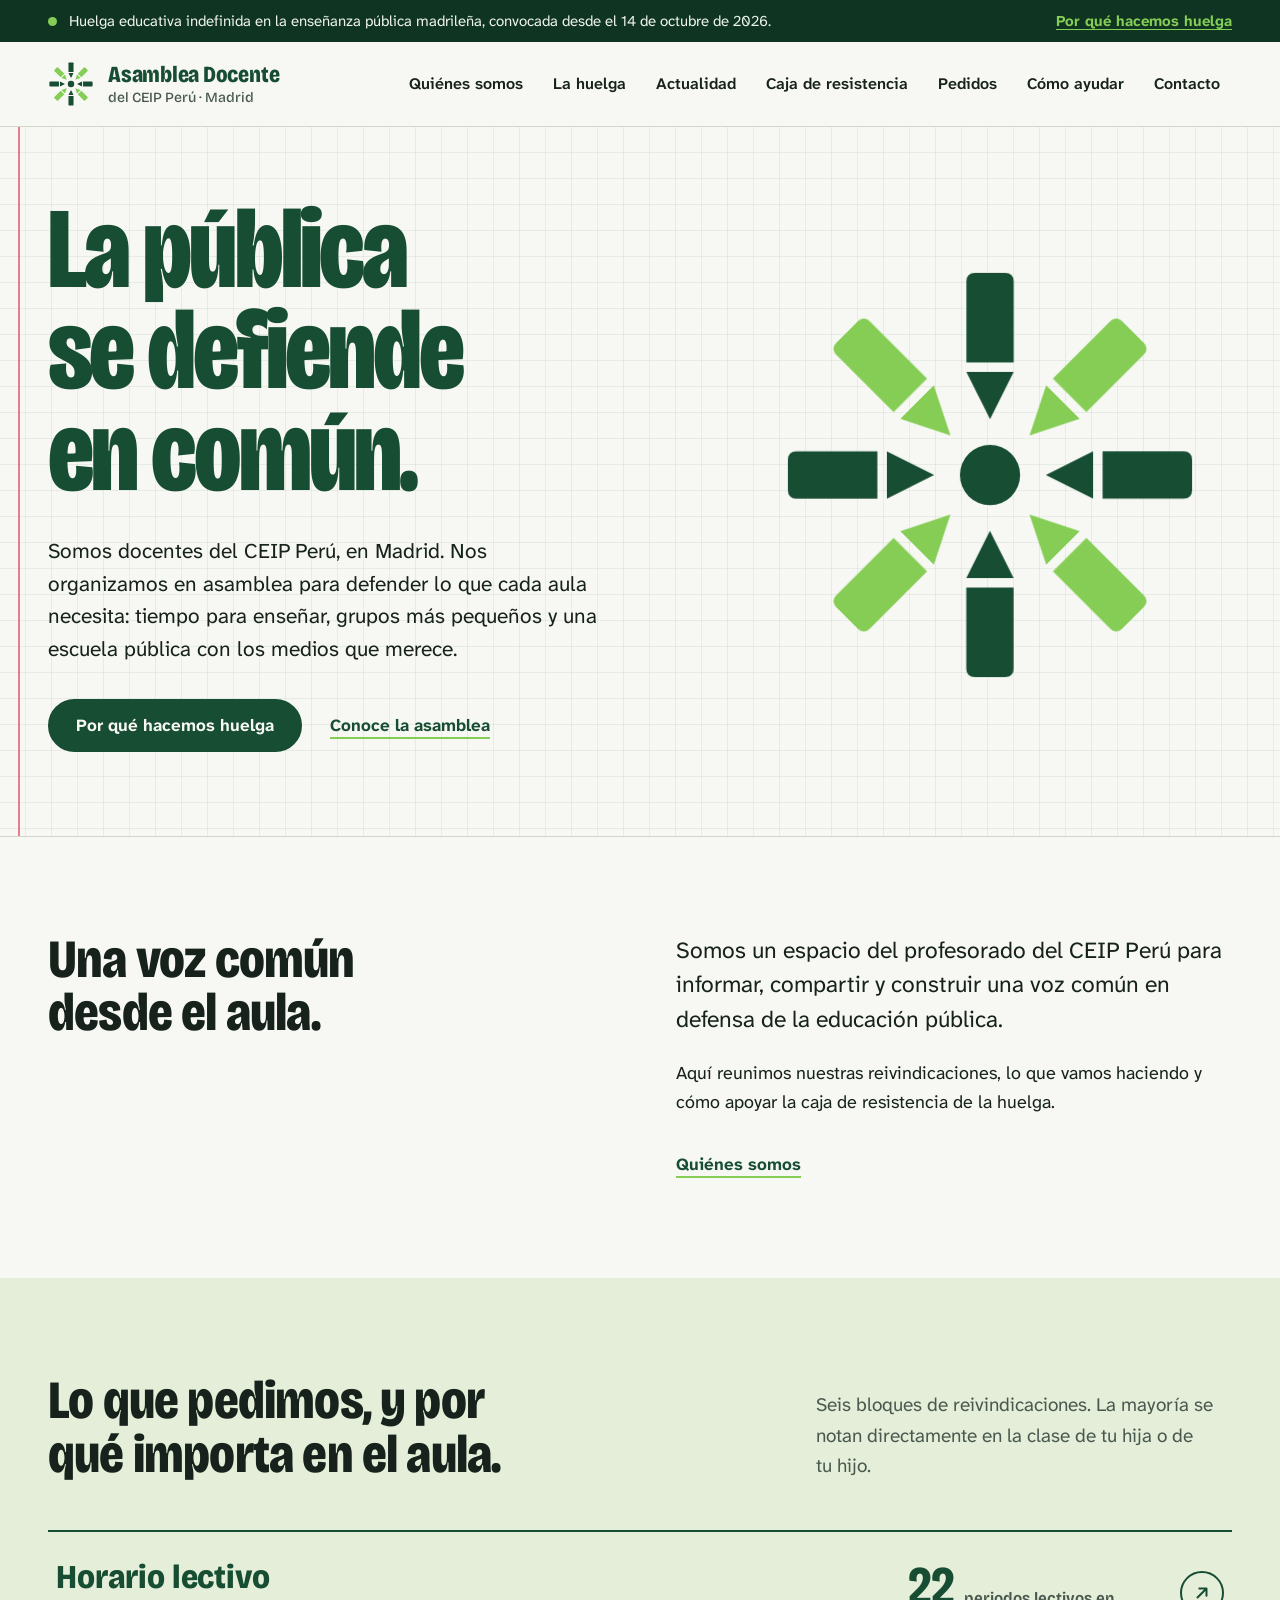
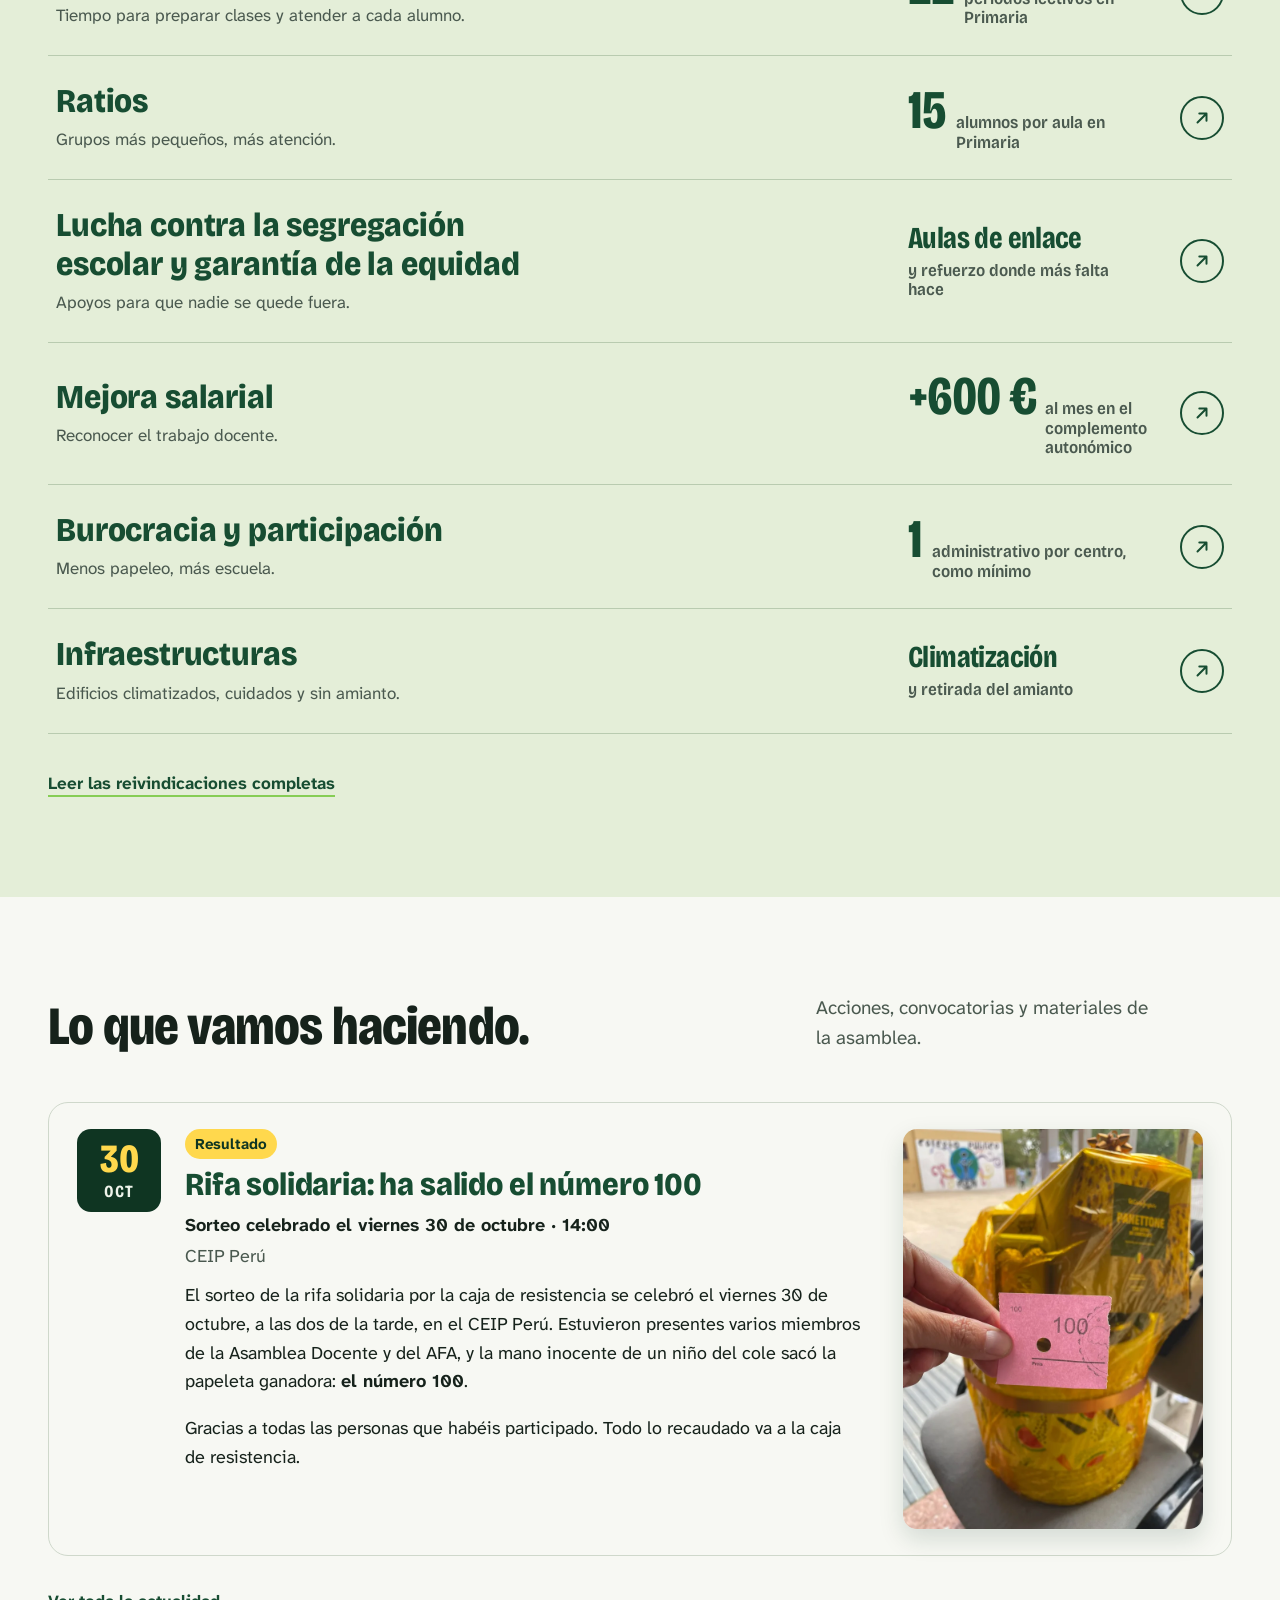
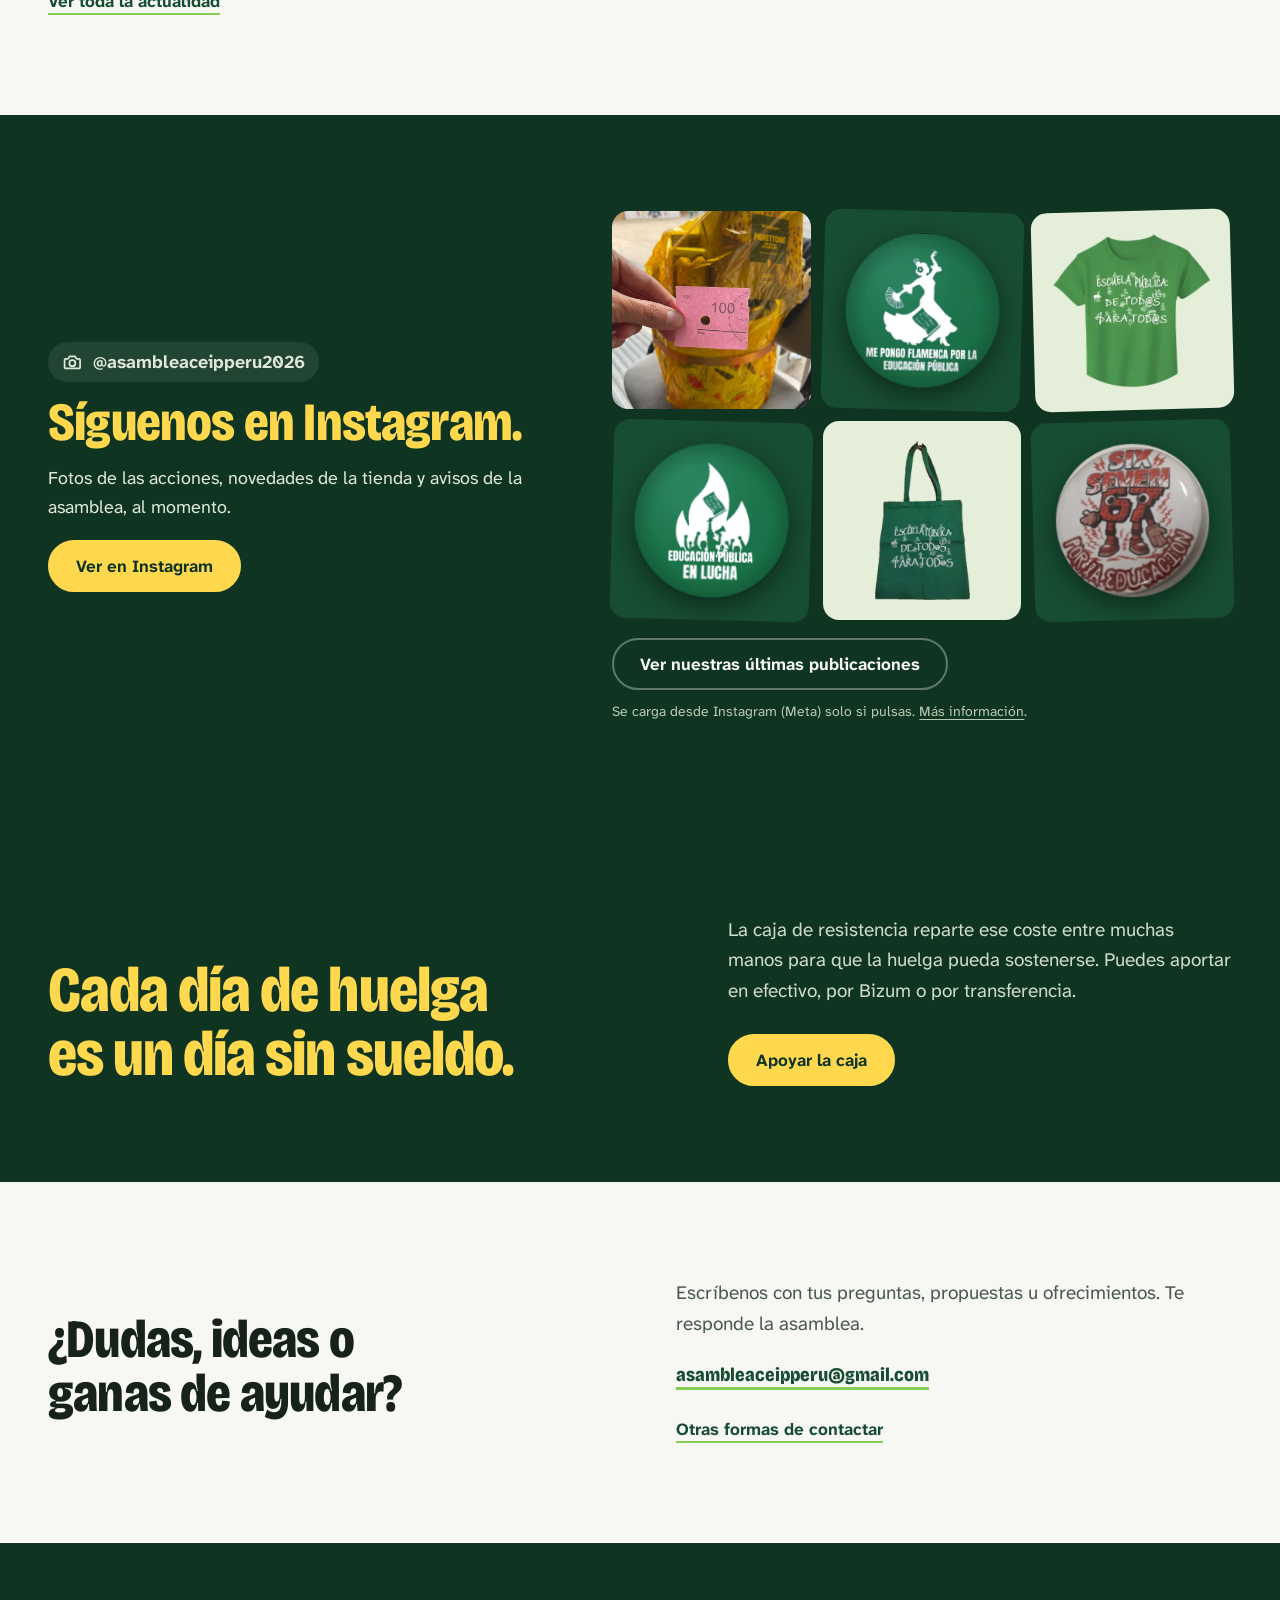
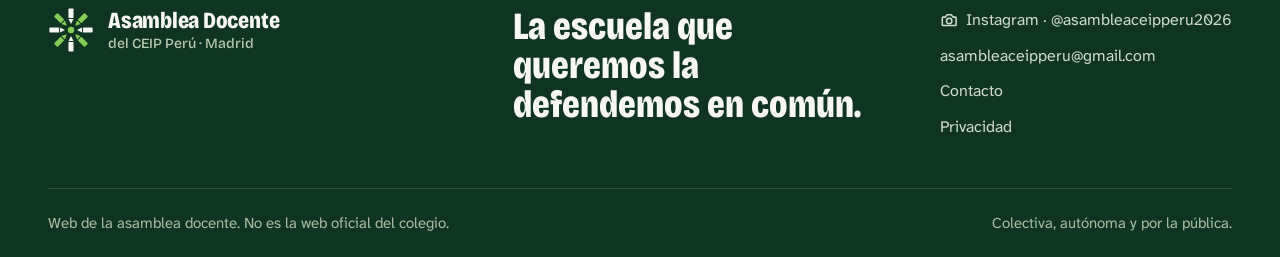
==== commit 384be381: "Sudaderas a 20 € Co-Authored-By: Claude Opus 5.5 <noreply@anthropic.com> Claude-Session: https://cla" ====
--- a/index.html
+++ b/index.html
@@ -8,8 +8,8 @@
 <body><a class="skip" href="#contenido">Saltar al contenido</a>
 <div class="aviso"><div class="wrap"><span class="pulso" aria-hidden="true"></span><span>Huelga educativa indefinida en la enseñanza pública madrileña, convocada desde el 14 de octubre de 2026.</span><a href="huelga.html">Por qué hacemos huelga</a></div></div>
 <header class="header"><div class="wrap header-inner"><a class="brand" href="index.html" aria-label="Asamblea Docente del CEIP Perú. Inicio"><svg xmlns="http://www.w3.org/2000/svg" viewBox="-50 -50 100 100" aria-hidden="true" focusable="false"><g transform="rotate(0)"><g fill="#174d32"><path d="M-5.5 -26.2V-45q0-2 2-2H3.5q2 0 2 2V-26.2Z"/><path d="M-5.5 -24H5.5L0 -13Z"/></g></g><g transform="rotate(45)"><g fill="#86cd55"><path d="M-5.5 -26.2V-45q0-2 2-2H3.5q2 0 2 2V-26.2Z"/><path d="M-5.5 -24H5.5L0 -13Z"/></g></g><g transform="rotate(90)"><g fill="#174d32"><path d="M-5.5 -26.2V-45q0-2 2-2H3.5q2 0 2 2V-26.2Z"/><path d="M-5.5 -24H5.5L0 -13Z"/></g></g><g transform="rotate(135)"><g fill="#86cd55"><path d="M-5.5 -26.2V-45q0-2 2-2H3.5q2 0 2 2V-26.2Z"/><path d="M-5.5 -24H5.5L0 -13Z"/></g></g><g transform="rotate(180)"><g fill="#174d32"><path d="M-5.5 -26.2V-45q0-2 2-2H3.5q2 0 2 2V-26.2Z"/><path d="M-5.5 -24H5.5L0 -13Z"/></g></g><g transform="rotate(225)"><g fill="#86cd55"><path d="M-5.5 -26.2V-45q0-2 2-2H3.5q2 0 2 2V-26.2Z"/><path d="M-5.5 -24H5.5L0 -13Z"/></g></g><g transform="rotate(270)"><g fill="#174d32"><path d="M-5.5 -26.2V-45q0-2 2-2H3.5q2 0 2 2V-26.2Z"/><path d="M-5.5 -24H5.5L0 -13Z"/></g></g><g transform="rotate(315)"><g fill="#86cd55"><path d="M-5.5 -26.2V-45q0-2 2-2H3.5q2 0 2 2V-26.2Z"/><path d="M-5.5 -24H5.5L0 -13Z"/></g></g><circle r="7" fill="#174d32"/></svg><span class="brand-text"><strong>Asamblea Docente</strong><small>del CEIP Perú · Madrid</small></span></a>
-<button class="menu-toggle" aria-controls="menu" aria-expanded="false" hidden>Menú</button><nav id="menu" aria-label="Principal"><a href="quienes-somos.html">Quiénes somos</a><a href="huelga.html">La huelga</a><a href="actualidad.html">Actualidad</a><a href="caja-resistencia.html">Caja de resistencia</a><a href="pedidos.html">Pedidos</a><a href="ayudar.html">Cómo ayudar</a><a href="juego/">Juego</a><a href="contacto.html">Contacto</a></nav></div></header>
-<main id="contenido"><div class="cuaderno"><section class="hero wrap"><div class="hero-copy"><h1 data-edit>La pública<br>se defiende<br>en común.</h1><p class="hero-desc" data-edit>Somos docentes del CEIP Perú, en Madrid. Nos organizamos en asamblea para defender lo que cada aula necesita: tiempo para enseñar, grupos más pequeños y una escuela pública con los medios que merece.</p><div class="buttons"><a class="button" href="huelga.html">Por qué hacemos huelga</a><a class="text-link" href="quienes-somos.html">Conoce la asamblea</a><a class="text-link" href="juego/">Juega al reto diario</a></div></div><div class="hero-art"><svg xmlns="http://www.w3.org/2000/svg" viewBox="-50 -50 100 100" role="img" aria-label="El corro: ocho lápices que apuntan al mismo centro"><g transform="rotate(0)"><g class="lapiz" style="--i:0" fill="#174d32"><path d="M-5.5 -26.2V-45q0-2 2-2H3.5q2 0 2 2V-26.2Z"/><path d="M-5.5 -24H5.5L0 -13Z"/></g></g><g transform="rotate(45)"><g class="lapiz" style="--i:1" fill="#86cd55"><path d="M-5.5 -26.2V-45q0-2 2-2H3.5q2 0 2 2V-26.2Z"/><path d="M-5.5 -24H5.5L0 -13Z"/></g></g><g transform="rotate(90)"><g class="lapiz" style="--i:2" fill="#174d32"><path d="M-5.5 -26.2V-45q0-2 2-2H3.5q2 0 2 2V-26.2Z"/><path d="M-5.5 -24H5.5L0 -13Z"/></g></g><g transform="rotate(135)"><g class="lapiz" style="--i:3" fill="#86cd55"><path d="M-5.5 -26.2V-45q0-2 2-2H3.5q2 0 2 2V-26.2Z"/><path d="M-5.5 -24H5.5L0 -13Z"/></g></g><g transform="rotate(180)"><g class="lapiz" style="--i:4" fill="#174d32"><path d="M-5.5 -26.2V-45q0-2 2-2H3.5q2 0 2 2V-26.2Z"/><path d="M-5.5 -24H5.5L0 -13Z"/></g></g><g transform="rotate(225)"><g class="lapiz" style="--i:5" fill="#86cd55"><path d="M-5.5 -26.2V-45q0-2 2-2H3.5q2 0 2 2V-26.2Z"/><path d="M-5.5 -24H5.5L0 -13Z"/></g></g><g transform="rotate(270)"><g class="lapiz" style="--i:6" fill="#174d32"><path d="M-5.5 -26.2V-45q0-2 2-2H3.5q2 0 2 2V-26.2Z"/><path d="M-5.5 -24H5.5L0 -13Z"/></g></g><g transform="rotate(315)"><g class="lapiz" style="--i:7" fill="#86cd55"><path d="M-5.5 -26.2V-45q0-2 2-2H3.5q2 0 2 2V-26.2Z"/><path d="M-5.5 -24H5.5L0 -13Z"/></g></g><circle r="7" fill="#174d32" class="centro"/></svg></div></section></div>
+<button class="menu-toggle" aria-controls="menu" aria-expanded="false" hidden>Menú</button><nav id="menu" aria-label="Principal"><a href="quienes-somos.html">Quiénes somos</a><a href="huelga.html">La huelga</a><a href="actualidad.html">Actualidad</a><a href="caja-resistencia.html">Caja de resistencia</a><a href="pedidos.html">Pedidos</a><a href="ayudar.html">Cómo ayudar</a><a href="contacto.html">Contacto</a></nav></div></header>
+<main id="contenido"><div class="cuaderno"><section class="hero wrap"><div class="hero-copy"><h1 data-edit>La pública<br>se defiende<br>en común.</h1><p class="hero-desc" data-edit>Somos docentes del CEIP Perú, en Madrid. Nos organizamos en asamblea para defender lo que cada aula necesita: tiempo para enseñar, grupos más pequeños y una escuela pública con los medios que merece.</p><div class="buttons"><a class="button" href="huelga.html">Por qué hacemos huelga</a><a class="text-link" href="quienes-somos.html">Conoce la asamblea</a></div></div><div class="hero-art"><svg xmlns="http://www.w3.org/2000/svg" viewBox="-50 -50 100 100" role="img" aria-label="El corro: ocho lápices que apuntan al mismo centro"><g transform="rotate(0)"><g class="lapiz" style="--i:0" fill="#174d32"><path d="M-5.5 -26.2V-45q0-2 2-2H3.5q2 0 2 2V-26.2Z"/><path d="M-5.5 -24H5.5L0 -13Z"/></g></g><g transform="rotate(45)"><g class="lapiz" style="--i:1" fill="#86cd55"><path d="M-5.5 -26.2V-45q0-2 2-2H3.5q2 0 2 2V-26.2Z"/><path d="M-5.5 -24H5.5L0 -13Z"/></g></g><g transform="rotate(90)"><g class="lapiz" style="--i:2" fill="#174d32"><path d="M-5.5 -26.2V-45q0-2 2-2H3.5q2 0 2 2V-26.2Z"/><path d="M-5.5 -24H5.5L0 -13Z"/></g></g><g transform="rotate(135)"><g class="lapiz" style="--i:3" fill="#86cd55"><path d="M-5.5 -26.2V-45q0-2 2-2H3.5q2 0 2 2V-26.2Z"/><path d="M-5.5 -24H5.5L0 -13Z"/></g></g><g transform="rotate(180)"><g class="lapiz" style="--i:4" fill="#174d32"><path d="M-5.5 -26.2V-45q0-2 2-2H3.5q2 0 2 2V-26.2Z"/><path d="M-5.5 -24H5.5L0 -13Z"/></g></g><g transform="rotate(225)"><g class="lapiz" style="--i:5" fill="#86cd55"><path d="M-5.5 -26.2V-45q0-2 2-2H3.5q2 0 2 2V-26.2Z"/><path d="M-5.5 -24H5.5L0 -13Z"/></g></g><g transform="rotate(270)"><g class="lapiz" style="--i:6" fill="#174d32"><path d="M-5.5 -26.2V-45q0-2 2-2H3.5q2 0 2 2V-26.2Z"/><path d="M-5.5 -24H5.5L0 -13Z"/></g></g><g transform="rotate(315)"><g class="lapiz" style="--i:7" fill="#86cd55"><path d="M-5.5 -26.2V-45q0-2 2-2H3.5q2 0 2 2V-26.2Z"/><path d="M-5.5 -24H5.5L0 -13Z"/></g></g><circle r="7" fill="#174d32" class="centro"/></svg></div></section></div>
 <section class="section wrap split" id="asamblea"><div><h2 data-edit>Una voz común desde el aula.</h2></div><div><p class="large" data-edit>Somos un espacio del profesorado del CEIP Perú para informar, compartir y construir una voz común en defensa de la educación pública.</p><p data-edit>Aquí reunimos nuestras reivindicaciones, lo que vamos haciendo y cómo apoyar la caja de resistencia de la huelga.</p><a class="text-link" href="quienes-somos.html">Quiénes somos</a></div></section>
 <section class="section demands-home" id="reivindicaciones"><div class="wrap"><div class="section-head"><h2 data-edit>Lo que pedimos, y por qué importa en el aula.</h2><p data-edit>Seis bloques de reivindicaciones. La mayoría se notan directamente en la clase de tu hija o de tu hijo.</p></div><div class="demand-list"><a class="demand-row" href="huelga.html#tiempo"><div><h3 data-edit>Horario lectivo</h3><p data-edit>Tiempo para preparar clases y atender a cada alumno.</p></div><div class="dato-corto"><b>22</b><span>periodos lectivos en Primaria</span></div><span class="flecha"><svg viewBox="0 0 20 20" aria-hidden="true"><path d="M5 15 15 5M7 5h8v8" fill="none" stroke="currentColor" stroke-width="2.2" stroke-linecap="round" stroke-linejoin="round"/></svg></span></a><a class="demand-row" href="huelga.html#ratios"><div><h3 data-edit>Ratios</h3><p data-edit>Grupos más pequeños, más atención.</p></div><div class="dato-corto"><b>15</b><span>alumnos por aula en Primaria</span></div><span class="flecha"><svg viewBox="0 0 20 20" aria-hidden="true"><path d="M5 15 15 5M7 5h8v8" fill="none" stroke="currentColor" stroke-width="2.2" stroke-linecap="round" stroke-linejoin="round"/></svg></span></a><a class="demand-row" href="huelga.html#segregacion"><div><h3 data-edit>Lucha contra la segregación escolar y garantía de la equidad</h3><p data-edit>Apoyos para que nadie se quede fuera.</p></div><div class="dato-corto palabra"><b>Aulas de enlace</b><span>y refuerzo donde más falta hace</span></div><span class="flecha"><svg viewBox="0 0 20 20" aria-hidden="true"><path d="M5 15 15 5M7 5h8v8" fill="none" stroke="currentColor" stroke-width="2.2" stroke-linecap="round" stroke-linejoin="round"/></svg></span></a><a class="demand-row" href="huelga.html#salarios"><div><h3 data-edit>Mejora salarial</h3><p data-edit>Reconocer el trabajo docente.</p></div><div class="dato-corto"><b>+600&nbsp;€</b><span>al mes en el complemento autonómico</span></div><span class="flecha"><svg viewBox="0 0 20 20" aria-hidden="true"><path d="M5 15 15 5M7 5h8v8" fill="none" stroke="currentColor" stroke-width="2.2" stroke-linecap="round" stroke-linejoin="round"/></svg></span></a><a class="demand-row" href="huelga.html#participacion"><div><h3 data-edit>Burocracia y participación</h3><p data-edit>Menos papeleo, más escuela.</p></div><div class="dato-corto"><b>1</b><span>administrativo por centro, como mínimo</span></div><span class="flecha"><svg viewBox="0 0 20 20" aria-hidden="true"><path d="M5 15 15 5M7 5h8v8" fill="none" stroke="currentColor" stroke-width="2.2" stroke-linecap="round" stroke-linejoin="round"/></svg></span></a><a class="demand-row" href="huelga.html#recursos"><div><h3 data-edit>Infraestructuras</h3><p data-edit>Edificios climatizados, cuidados y sin amianto.</p></div><div class="dato-corto palabra"><b>Climatización</b><span>y retirada del amianto</span></div><span class="flecha"><svg viewBox="0 0 20 20" aria-hidden="true"><path d="M5 15 15 5M7 5h8v8" fill="none" stroke="currentColor" stroke-width="2.2" stroke-linecap="round" stroke-linejoin="round"/></svg></span></a></div><a class="text-link" href="huelga.html">Leer las reivindicaciones completas</a></div></section>
 <section class="section wrap" id="actualidad"><div class="section-head"><h2 data-edit>Lo que vamos haciendo.</h2><p data-edit>Acciones, convocatorias y materiales de la asamblea.</p></div><div class="eventos"><article class="evento con-foto"><div class="fecha" aria-hidden="true"><b>30</b><span>oct</span></div><div><span class="tag tag-resultado">Resultado</span><h3 data-edit>Rifa solidaria: ha salido el número 100</h3><p class="cuando" data-edit>Sorteo celebrado el viernes 30 de octubre · 14:00</p><p class="donde" data-edit>CEIP Perú</p><p data-edit>El sorteo de la rifa solidaria por la caja de resistencia se celebró el viernes 30 de octubre, a las dos de la tarde, en el CEIP Perú. Estuvieron presentes varios miembros de la Asamblea Docente y del AFA, y la mano inocente de un niño del cole sacó la papeleta ganadora: <strong>el número 100</strong>.</p><p data-edit>Gracias a todas las personas que habéis participado. Todo lo recaudado va a la caja de resistencia.</p></div><figure class="evento-foto"><img src="assets/sorteo-rifa.webp" alt="La cesta de la rifa y, delante, la papeleta ganadora con el número 100" width="750" height="1000"></figure></article></div><a class="text-link" href="actualidad.html">Ver toda la actualidad</a></section>
--- a/assets/style.css
+++ b/assets/style.css
@@ -279,13 +279,11 @@
   .demand-row{grid-template-columns:minmax(0,1fr) 12rem 44px}
   .split,.contact-strip,.demand-detail{gap:48px}
 }
-@media (max-width:1000px){
+@media (max-width:900px){
   .js .menu-toggle{display:block}
   .js .header nav{display:none}
   .js .header nav.is-open{display:flex;position:absolute;top:100%;left:0;right:0;flex-direction:column;align-items:stretch;gap:2px;padding:12px 20px 20px;background:var(--papel);border-bottom:1px solid var(--linea);box-shadow:0 18px 30px #16221b14}
   .js .header nav a{font-size:19px;padding:13px 14px}
-}
-@media (max-width:900px){
   .header nav{flex-wrap:wrap;justify-content:flex-end}
   .hero{grid-template-columns:minmax(0,1fr) 34%;gap:24px}
   .caja-inner{grid-template-columns:1fr}
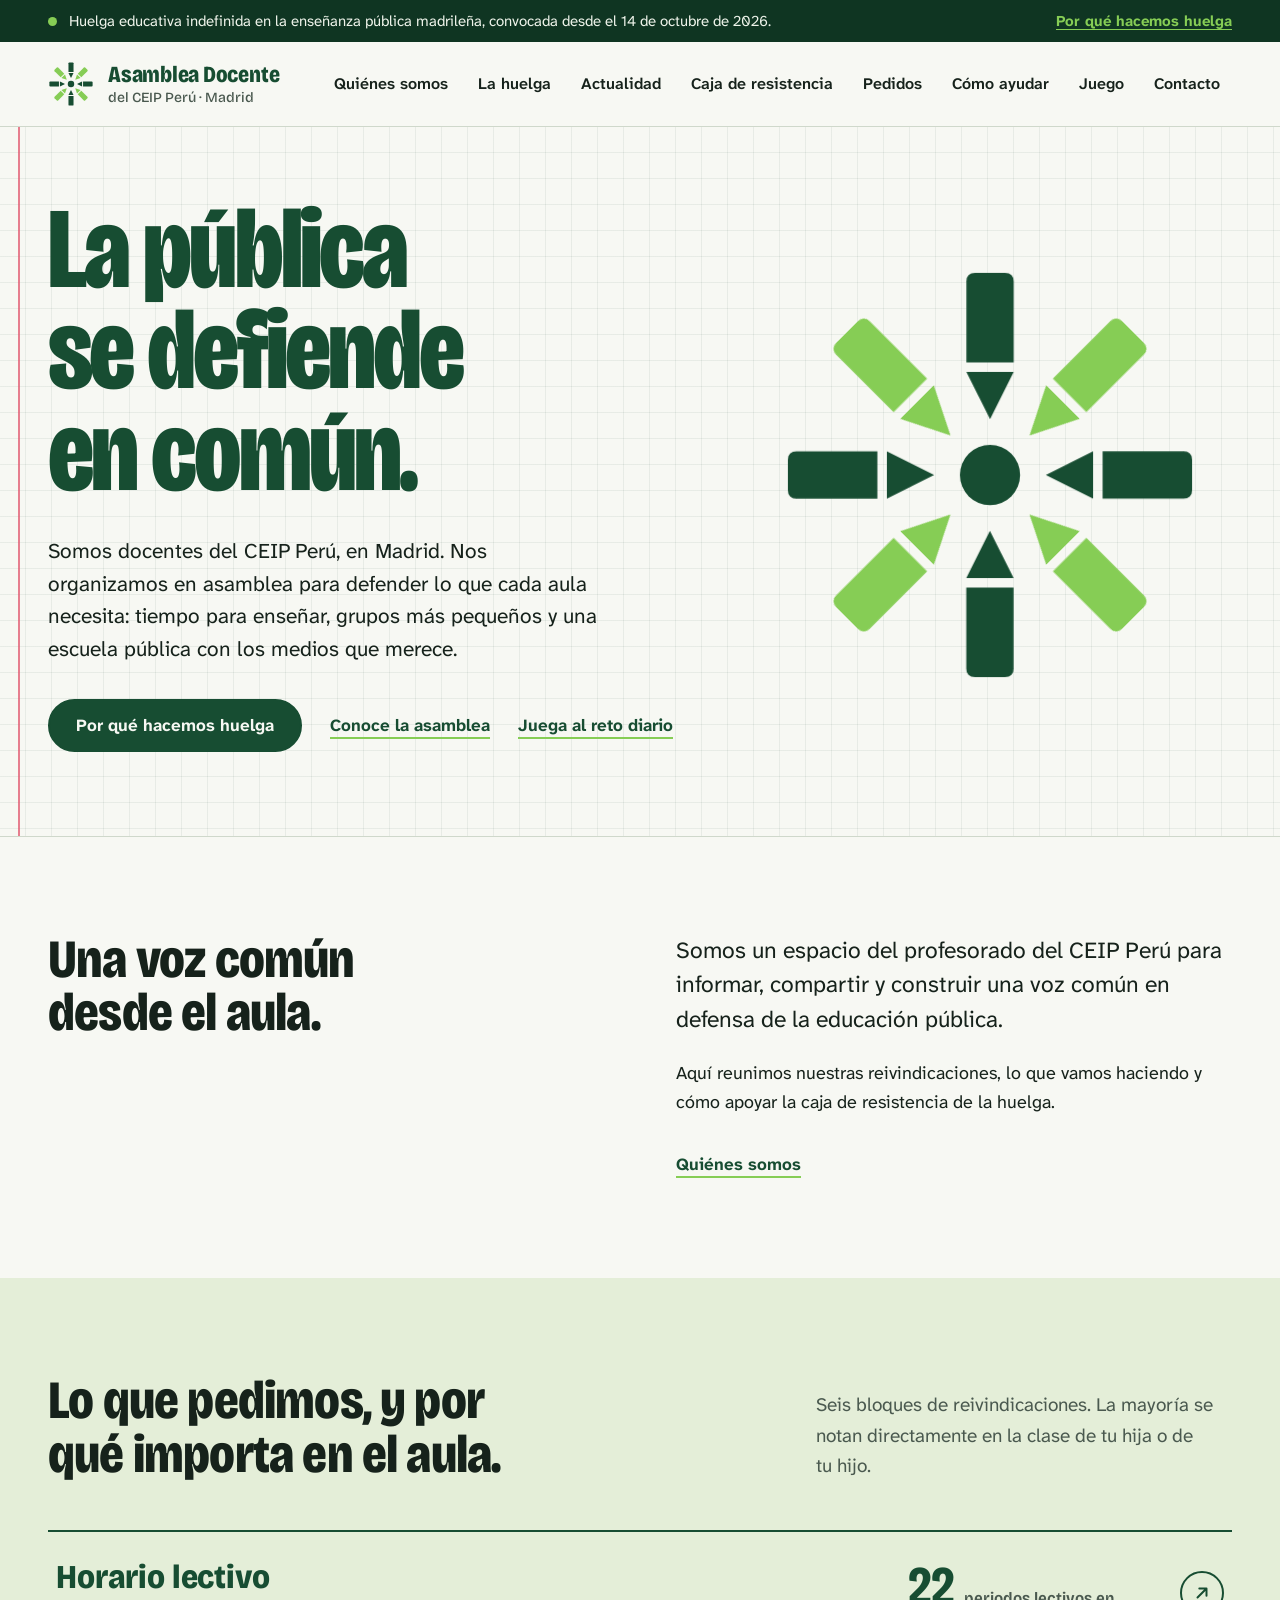
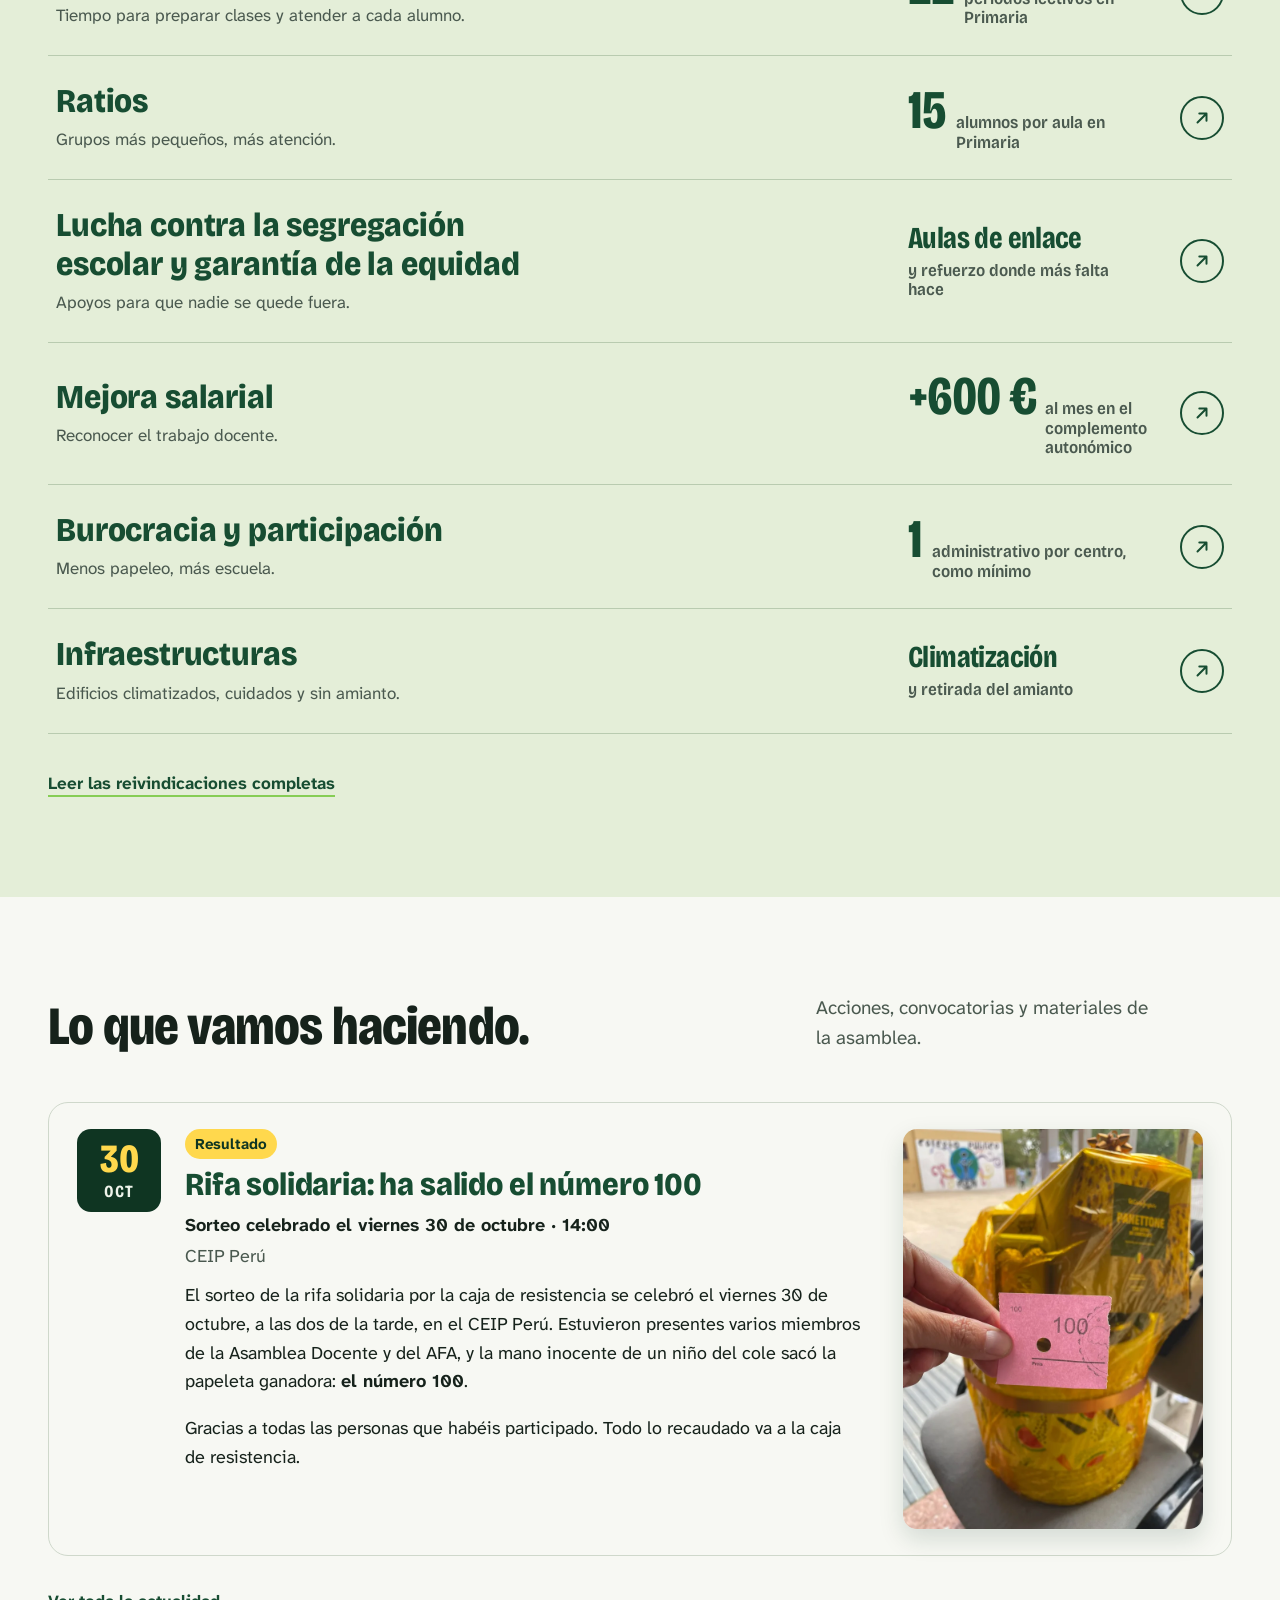
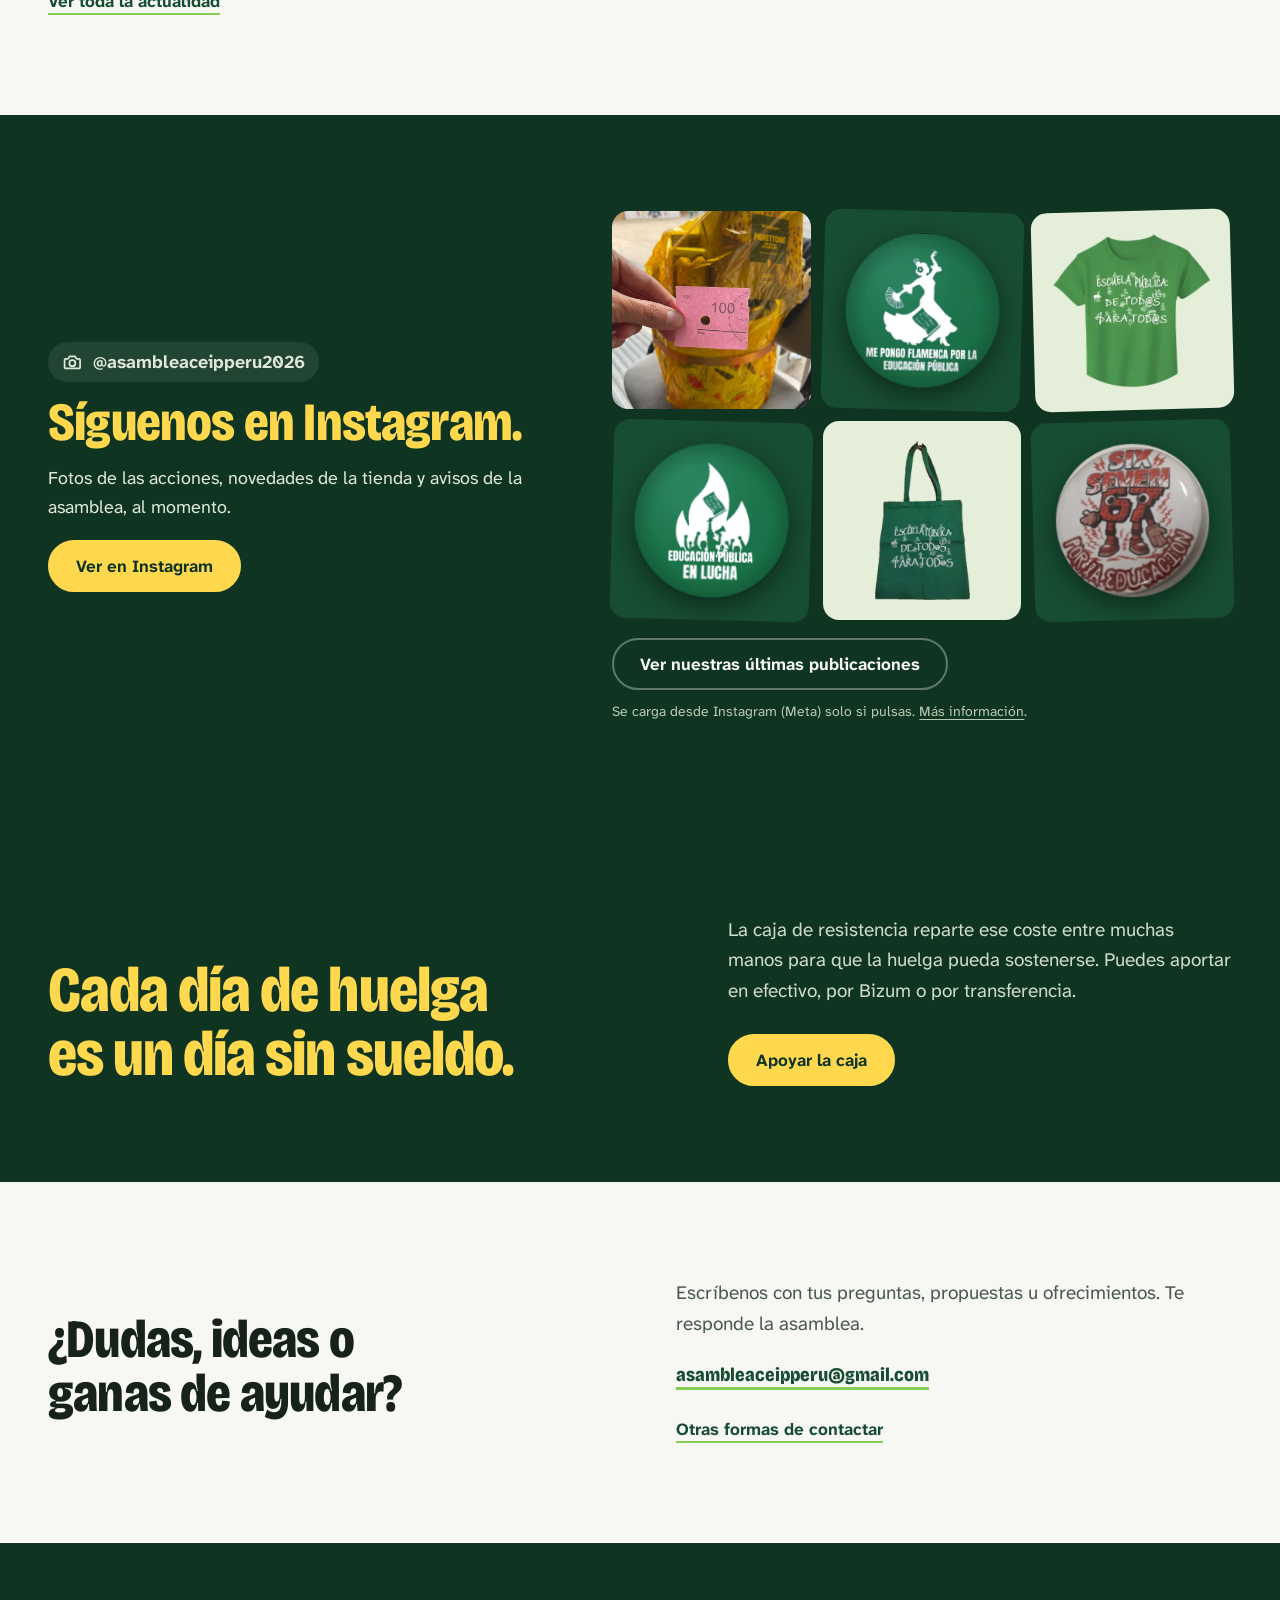
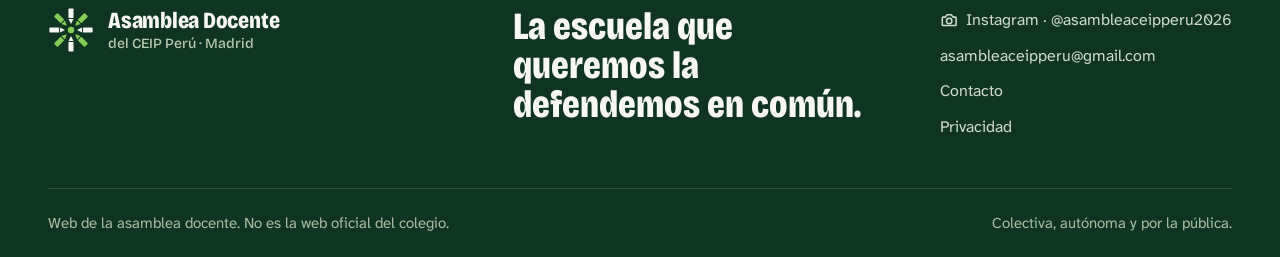
==== commit f08ded5b: "Recuperar la sección Juego del menú (se había pisado al publicar) Co-Authored-By: Claude Opus 5.5 <n" ====
--- a/index.html
+++ b/index.html
@@ -8,8 +8,8 @@
 <body><a class="skip" href="#contenido">Saltar al contenido</a>
 <div class="aviso"><div class="wrap"><span class="pulso" aria-hidden="true"></span><span>Huelga educativa indefinida en la enseñanza pública madrileña, convocada desde el 14 de octubre de 2026.</span><a href="huelga.html">Por qué hacemos huelga</a></div></div>
 <header class="header"><div class="wrap header-inner"><a class="brand" href="index.html" aria-label="Asamblea Docente del CEIP Perú. Inicio"><svg xmlns="http://www.w3.org/2000/svg" viewBox="-50 -50 100 100" aria-hidden="true" focusable="false"><g transform="rotate(0)"><g fill="#174d32"><path d="M-5.5 -26.2V-45q0-2 2-2H3.5q2 0 2 2V-26.2Z"/><path d="M-5.5 -24H5.5L0 -13Z"/></g></g><g transform="rotate(45)"><g fill="#86cd55"><path d="M-5.5 -26.2V-45q0-2 2-2H3.5q2 0 2 2V-26.2Z"/><path d="M-5.5 -24H5.5L0 -13Z"/></g></g><g transform="rotate(90)"><g fill="#174d32"><path d="M-5.5 -26.2V-45q0-2 2-2H3.5q2 0 2 2V-26.2Z"/><path d="M-5.5 -24H5.5L0 -13Z"/></g></g><g transform="rotate(135)"><g fill="#86cd55"><path d="M-5.5 -26.2V-45q0-2 2-2H3.5q2 0 2 2V-26.2Z"/><path d="M-5.5 -24H5.5L0 -13Z"/></g></g><g transform="rotate(180)"><g fill="#174d32"><path d="M-5.5 -26.2V-45q0-2 2-2H3.5q2 0 2 2V-26.2Z"/><path d="M-5.5 -24H5.5L0 -13Z"/></g></g><g transform="rotate(225)"><g fill="#86cd55"><path d="M-5.5 -26.2V-45q0-2 2-2H3.5q2 0 2 2V-26.2Z"/><path d="M-5.5 -24H5.5L0 -13Z"/></g></g><g transform="rotate(270)"><g fill="#174d32"><path d="M-5.5 -26.2V-45q0-2 2-2H3.5q2 0 2 2V-26.2Z"/><path d="M-5.5 -24H5.5L0 -13Z"/></g></g><g transform="rotate(315)"><g fill="#86cd55"><path d="M-5.5 -26.2V-45q0-2 2-2H3.5q2 0 2 2V-26.2Z"/><path d="M-5.5 -24H5.5L0 -13Z"/></g></g><circle r="7" fill="#174d32"/></svg><span class="brand-text"><strong>Asamblea Docente</strong><small>del CEIP Perú · Madrid</small></span></a>
-<button class="menu-toggle" aria-controls="menu" aria-expanded="false" hidden>Menú</button><nav id="menu" aria-label="Principal"><a href="quienes-somos.html">Quiénes somos</a><a href="huelga.html">La huelga</a><a href="actualidad.html">Actualidad</a><a href="caja-resistencia.html">Caja de resistencia</a><a href="pedidos.html">Pedidos</a><a href="ayudar.html">Cómo ayudar</a><a href="contacto.html">Contacto</a></nav></div></header>
-<main id="contenido"><div class="cuaderno"><section class="hero wrap"><div class="hero-copy"><h1 data-edit>La pública<br>se defiende<br>en común.</h1><p class="hero-desc" data-edit>Somos docentes del CEIP Perú, en Madrid. Nos organizamos en asamblea para defender lo que cada aula necesita: tiempo para enseñar, grupos más pequeños y una escuela pública con los medios que merece.</p><div class="buttons"><a class="button" href="huelga.html">Por qué hacemos huelga</a><a class="text-link" href="quienes-somos.html">Conoce la asamblea</a></div></div><div class="hero-art"><svg xmlns="http://www.w3.org/2000/svg" viewBox="-50 -50 100 100" role="img" aria-label="El corro: ocho lápices que apuntan al mismo centro"><g transform="rotate(0)"><g class="lapiz" style="--i:0" fill="#174d32"><path d="M-5.5 -26.2V-45q0-2 2-2H3.5q2 0 2 2V-26.2Z"/><path d="M-5.5 -24H5.5L0 -13Z"/></g></g><g transform="rotate(45)"><g class="lapiz" style="--i:1" fill="#86cd55"><path d="M-5.5 -26.2V-45q0-2 2-2H3.5q2 0 2 2V-26.2Z"/><path d="M-5.5 -24H5.5L0 -13Z"/></g></g><g transform="rotate(90)"><g class="lapiz" style="--i:2" fill="#174d32"><path d="M-5.5 -26.2V-45q0-2 2-2H3.5q2 0 2 2V-26.2Z"/><path d="M-5.5 -24H5.5L0 -13Z"/></g></g><g transform="rotate(135)"><g class="lapiz" style="--i:3" fill="#86cd55"><path d="M-5.5 -26.2V-45q0-2 2-2H3.5q2 0 2 2V-26.2Z"/><path d="M-5.5 -24H5.5L0 -13Z"/></g></g><g transform="rotate(180)"><g class="lapiz" style="--i:4" fill="#174d32"><path d="M-5.5 -26.2V-45q0-2 2-2H3.5q2 0 2 2V-26.2Z"/><path d="M-5.5 -24H5.5L0 -13Z"/></g></g><g transform="rotate(225)"><g class="lapiz" style="--i:5" fill="#86cd55"><path d="M-5.5 -26.2V-45q0-2 2-2H3.5q2 0 2 2V-26.2Z"/><path d="M-5.5 -24H5.5L0 -13Z"/></g></g><g transform="rotate(270)"><g class="lapiz" style="--i:6" fill="#174d32"><path d="M-5.5 -26.2V-45q0-2 2-2H3.5q2 0 2 2V-26.2Z"/><path d="M-5.5 -24H5.5L0 -13Z"/></g></g><g transform="rotate(315)"><g class="lapiz" style="--i:7" fill="#86cd55"><path d="M-5.5 -26.2V-45q0-2 2-2H3.5q2 0 2 2V-26.2Z"/><path d="M-5.5 -24H5.5L0 -13Z"/></g></g><circle r="7" fill="#174d32" class="centro"/></svg></div></section></div>
+<button class="menu-toggle" aria-controls="menu" aria-expanded="false" hidden>Menú</button><nav id="menu" aria-label="Principal"><a href="quienes-somos.html">Quiénes somos</a><a href="huelga.html">La huelga</a><a href="actualidad.html">Actualidad</a><a href="caja-resistencia.html">Caja de resistencia</a><a href="pedidos.html">Pedidos</a><a href="ayudar.html">Cómo ayudar</a><a href="juego/">Juego</a><a href="contacto.html">Contacto</a></nav></div></header>
+<main id="contenido"><div class="cuaderno"><section class="hero wrap"><div class="hero-copy"><h1 data-edit>La pública<br>se defiende<br>en común.</h1><p class="hero-desc" data-edit>Somos docentes del CEIP Perú, en Madrid. Nos organizamos en asamblea para defender lo que cada aula necesita: tiempo para enseñar, grupos más pequeños y una escuela pública con los medios que merece.</p><div class="buttons"><a class="button" href="huelga.html">Por qué hacemos huelga</a><a class="text-link" href="quienes-somos.html">Conoce la asamblea</a><a class="text-link" href="juego/">Juega al reto diario</a></div></div><div class="hero-art"><svg xmlns="http://www.w3.org/2000/svg" viewBox="-50 -50 100 100" role="img" aria-label="El corro: ocho lápices que apuntan al mismo centro"><g transform="rotate(0)"><g class="lapiz" style="--i:0" fill="#174d32"><path d="M-5.5 -26.2V-45q0-2 2-2H3.5q2 0 2 2V-26.2Z"/><path d="M-5.5 -24H5.5L0 -13Z"/></g></g><g transform="rotate(45)"><g class="lapiz" style="--i:1" fill="#86cd55"><path d="M-5.5 -26.2V-45q0-2 2-2H3.5q2 0 2 2V-26.2Z"/><path d="M-5.5 -24H5.5L0 -13Z"/></g></g><g transform="rotate(90)"><g class="lapiz" style="--i:2" fill="#174d32"><path d="M-5.5 -26.2V-45q0-2 2-2H3.5q2 0 2 2V-26.2Z"/><path d="M-5.5 -24H5.5L0 -13Z"/></g></g><g transform="rotate(135)"><g class="lapiz" style="--i:3" fill="#86cd55"><path d="M-5.5 -26.2V-45q0-2 2-2H3.5q2 0 2 2V-26.2Z"/><path d="M-5.5 -24H5.5L0 -13Z"/></g></g><g transform="rotate(180)"><g class="lapiz" style="--i:4" fill="#174d32"><path d="M-5.5 -26.2V-45q0-2 2-2H3.5q2 0 2 2V-26.2Z"/><path d="M-5.5 -24H5.5L0 -13Z"/></g></g><g transform="rotate(225)"><g class="lapiz" style="--i:5" fill="#86cd55"><path d="M-5.5 -26.2V-45q0-2 2-2H3.5q2 0 2 2V-26.2Z"/><path d="M-5.5 -24H5.5L0 -13Z"/></g></g><g transform="rotate(270)"><g class="lapiz" style="--i:6" fill="#174d32"><path d="M-5.5 -26.2V-45q0-2 2-2H3.5q2 0 2 2V-26.2Z"/><path d="M-5.5 -24H5.5L0 -13Z"/></g></g><g transform="rotate(315)"><g class="lapiz" style="--i:7" fill="#86cd55"><path d="M-5.5 -26.2V-45q0-2 2-2H3.5q2 0 2 2V-26.2Z"/><path d="M-5.5 -24H5.5L0 -13Z"/></g></g><circle r="7" fill="#174d32" class="centro"/></svg></div></section></div>
 <section class="section wrap split" id="asamblea"><div><h2 data-edit>Una voz común desde el aula.</h2></div><div><p class="large" data-edit>Somos un espacio del profesorado del CEIP Perú para informar, compartir y construir una voz común en defensa de la educación pública.</p><p data-edit>Aquí reunimos nuestras reivindicaciones, lo que vamos haciendo y cómo apoyar la caja de resistencia de la huelga.</p><a class="text-link" href="quienes-somos.html">Quiénes somos</a></div></section>
 <section class="section demands-home" id="reivindicaciones"><div class="wrap"><div class="section-head"><h2 data-edit>Lo que pedimos, y por qué importa en el aula.</h2><p data-edit>Seis bloques de reivindicaciones. La mayoría se notan directamente en la clase de tu hija o de tu hijo.</p></div><div class="demand-list"><a class="demand-row" href="huelga.html#tiempo"><div><h3 data-edit>Horario lectivo</h3><p data-edit>Tiempo para preparar clases y atender a cada alumno.</p></div><div class="dato-corto"><b>22</b><span>periodos lectivos en Primaria</span></div><span class="flecha"><svg viewBox="0 0 20 20" aria-hidden="true"><path d="M5 15 15 5M7 5h8v8" fill="none" stroke="currentColor" stroke-width="2.2" stroke-linecap="round" stroke-linejoin="round"/></svg></span></a><a class="demand-row" href="huelga.html#ratios"><div><h3 data-edit>Ratios</h3><p data-edit>Grupos más pequeños, más atención.</p></div><div class="dato-corto"><b>15</b><span>alumnos por aula en Primaria</span></div><span class="flecha"><svg viewBox="0 0 20 20" aria-hidden="true"><path d="M5 15 15 5M7 5h8v8" fill="none" stroke="currentColor" stroke-width="2.2" stroke-linecap="round" stroke-linejoin="round"/></svg></span></a><a class="demand-row" href="huelga.html#segregacion"><div><h3 data-edit>Lucha contra la segregación escolar y garantía de la equidad</h3><p data-edit>Apoyos para que nadie se quede fuera.</p></div><div class="dato-corto palabra"><b>Aulas de enlace</b><span>y refuerzo donde más falta hace</span></div><span class="flecha"><svg viewBox="0 0 20 20" aria-hidden="true"><path d="M5 15 15 5M7 5h8v8" fill="none" stroke="currentColor" stroke-width="2.2" stroke-linecap="round" stroke-linejoin="round"/></svg></span></a><a class="demand-row" href="huelga.html#salarios"><div><h3 data-edit>Mejora salarial</h3><p data-edit>Reconocer el trabajo docente.</p></div><div class="dato-corto"><b>+600&nbsp;€</b><span>al mes en el complemento autonómico</span></div><span class="flecha"><svg viewBox="0 0 20 20" aria-hidden="true"><path d="M5 15 15 5M7 5h8v8" fill="none" stroke="currentColor" stroke-width="2.2" stroke-linecap="round" stroke-linejoin="round"/></svg></span></a><a class="demand-row" href="huelga.html#participacion"><div><h3 data-edit>Burocracia y participación</h3><p data-edit>Menos papeleo, más escuela.</p></div><div class="dato-corto"><b>1</b><span>administrativo por centro, como mínimo</span></div><span class="flecha"><svg viewBox="0 0 20 20" aria-hidden="true"><path d="M5 15 15 5M7 5h8v8" fill="none" stroke="currentColor" stroke-width="2.2" stroke-linecap="round" stroke-linejoin="round"/></svg></span></a><a class="demand-row" href="huelga.html#recursos"><div><h3 data-edit>Infraestructuras</h3><p data-edit>Edificios climatizados, cuidados y sin amianto.</p></div><div class="dato-corto palabra"><b>Climatización</b><span>y retirada del amianto</span></div><span class="flecha"><svg viewBox="0 0 20 20" aria-hidden="true"><path d="M5 15 15 5M7 5h8v8" fill="none" stroke="currentColor" stroke-width="2.2" stroke-linecap="round" stroke-linejoin="round"/></svg></span></a></div><a class="text-link" href="huelga.html">Leer las reivindicaciones completas</a></div></section>
 <section class="section wrap" id="actualidad"><div class="section-head"><h2 data-edit>Lo que vamos haciendo.</h2><p data-edit>Acciones, convocatorias y materiales de la asamblea.</p></div><div class="eventos"><article class="evento con-foto"><div class="fecha" aria-hidden="true"><b>30</b><span>oct</span></div><div><span class="tag tag-resultado">Resultado</span><h3 data-edit>Rifa solidaria: ha salido el número 100</h3><p class="cuando" data-edit>Sorteo celebrado el viernes 30 de octubre · 14:00</p><p class="donde" data-edit>CEIP Perú</p><p data-edit>El sorteo de la rifa solidaria por la caja de resistencia se celebró el viernes 30 de octubre, a las dos de la tarde, en el CEIP Perú. Estuvieron presentes varios miembros de la Asamblea Docente y del AFA, y la mano inocente de un niño del cole sacó la papeleta ganadora: <strong>el número 100</strong>.</p><p data-edit>Gracias a todas las personas que habéis participado. Todo lo recaudado va a la caja de resistencia.</p></div><figure class="evento-foto"><img src="assets/sorteo-rifa.webp" alt="La cesta de la rifa y, delante, la papeleta ganadora con el número 100" width="750" height="1000"></figure></article></div><a class="text-link" href="actualidad.html">Ver toda la actualidad</a></section>
--- a/assets/style.css
+++ b/assets/style.css
@@ -279,11 +279,13 @@
   .demand-row{grid-template-columns:minmax(0,1fr) 12rem 44px}
   .split,.contact-strip,.demand-detail{gap:48px}
 }
-@media (max-width:900px){
+@media (max-width:1000px){
   .js .menu-toggle{display:block}
   .js .header nav{display:none}
   .js .header nav.is-open{display:flex;position:absolute;top:100%;left:0;right:0;flex-direction:column;align-items:stretch;gap:2px;padding:12px 20px 20px;background:var(--papel);border-bottom:1px solid var(--linea);box-shadow:0 18px 30px #16221b14}
   .js .header nav a{font-size:19px;padding:13px 14px}
+}
+@media (max-width:900px){
   .header nav{flex-wrap:wrap;justify-content:flex-end}
   .hero{grid-template-columns:minmax(0,1fr) 34%;gap:24px}
   .caja-inner{grid-template-columns:1fr}
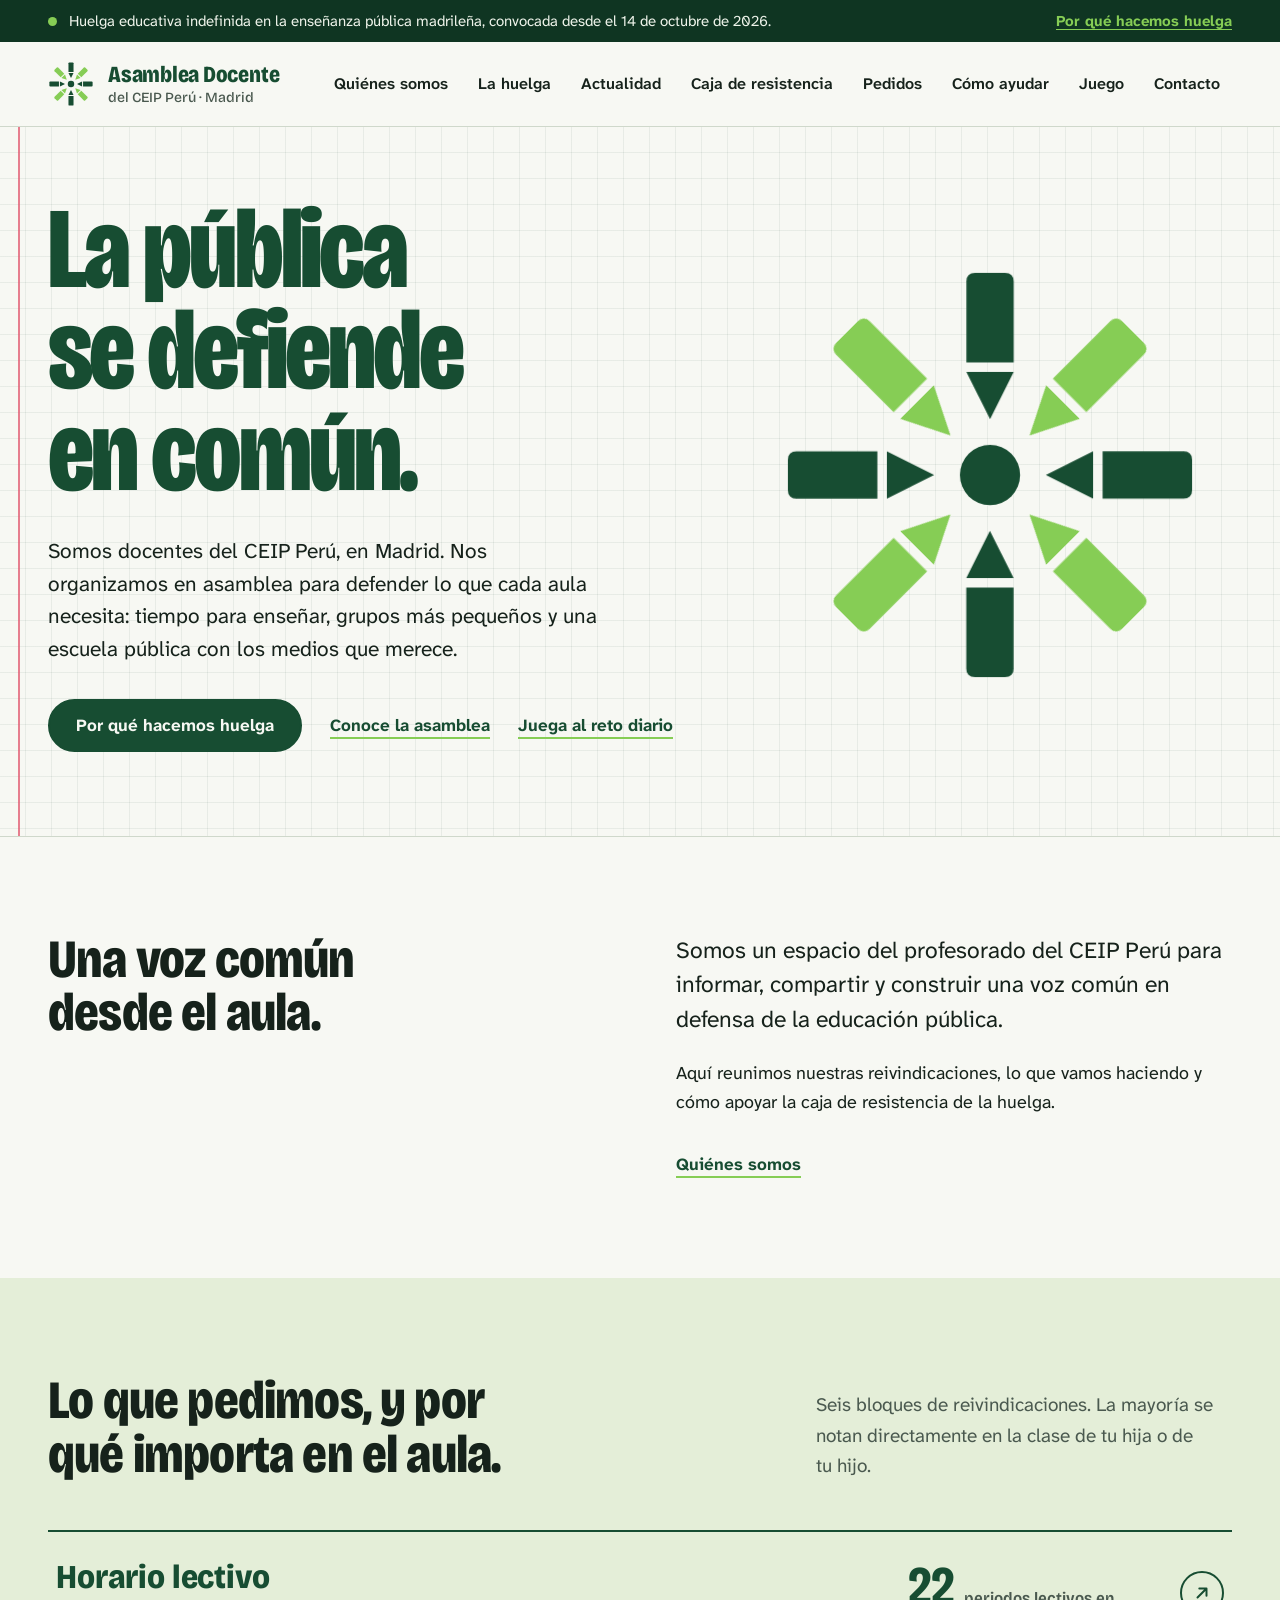
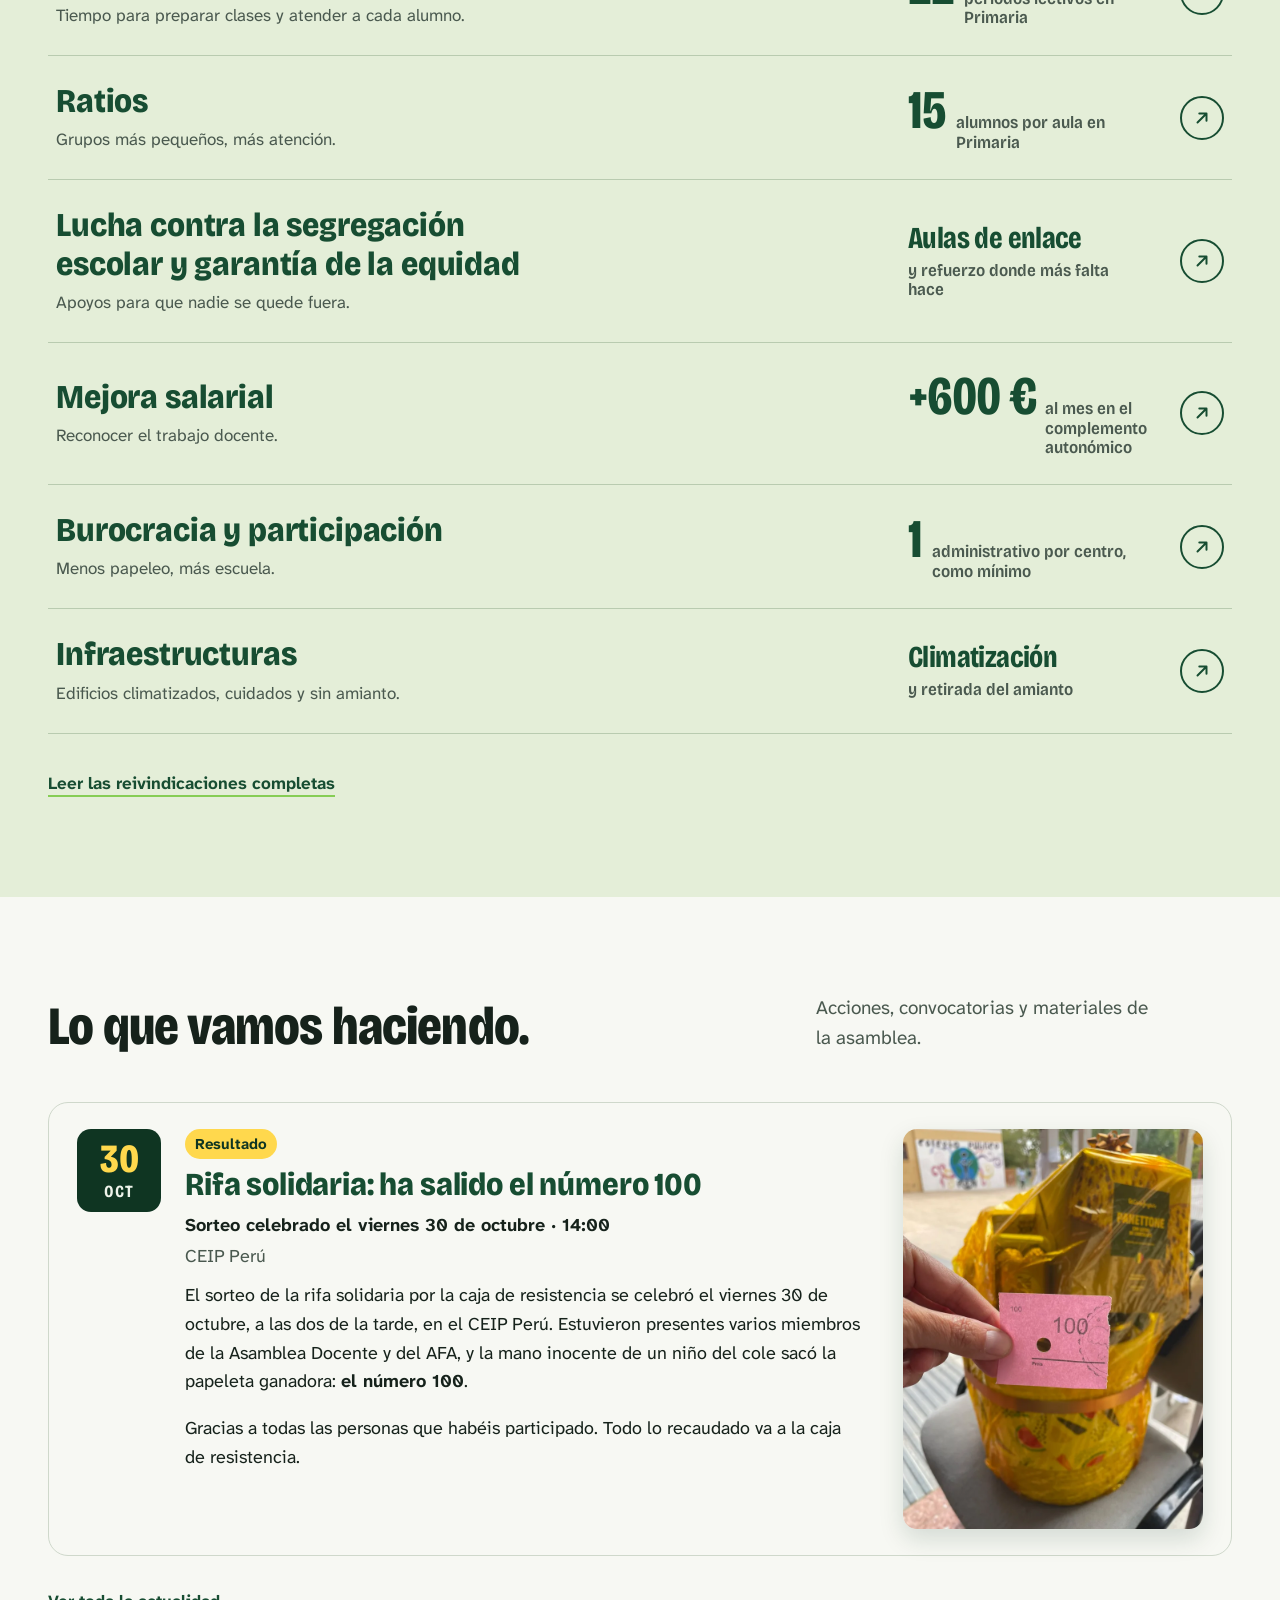
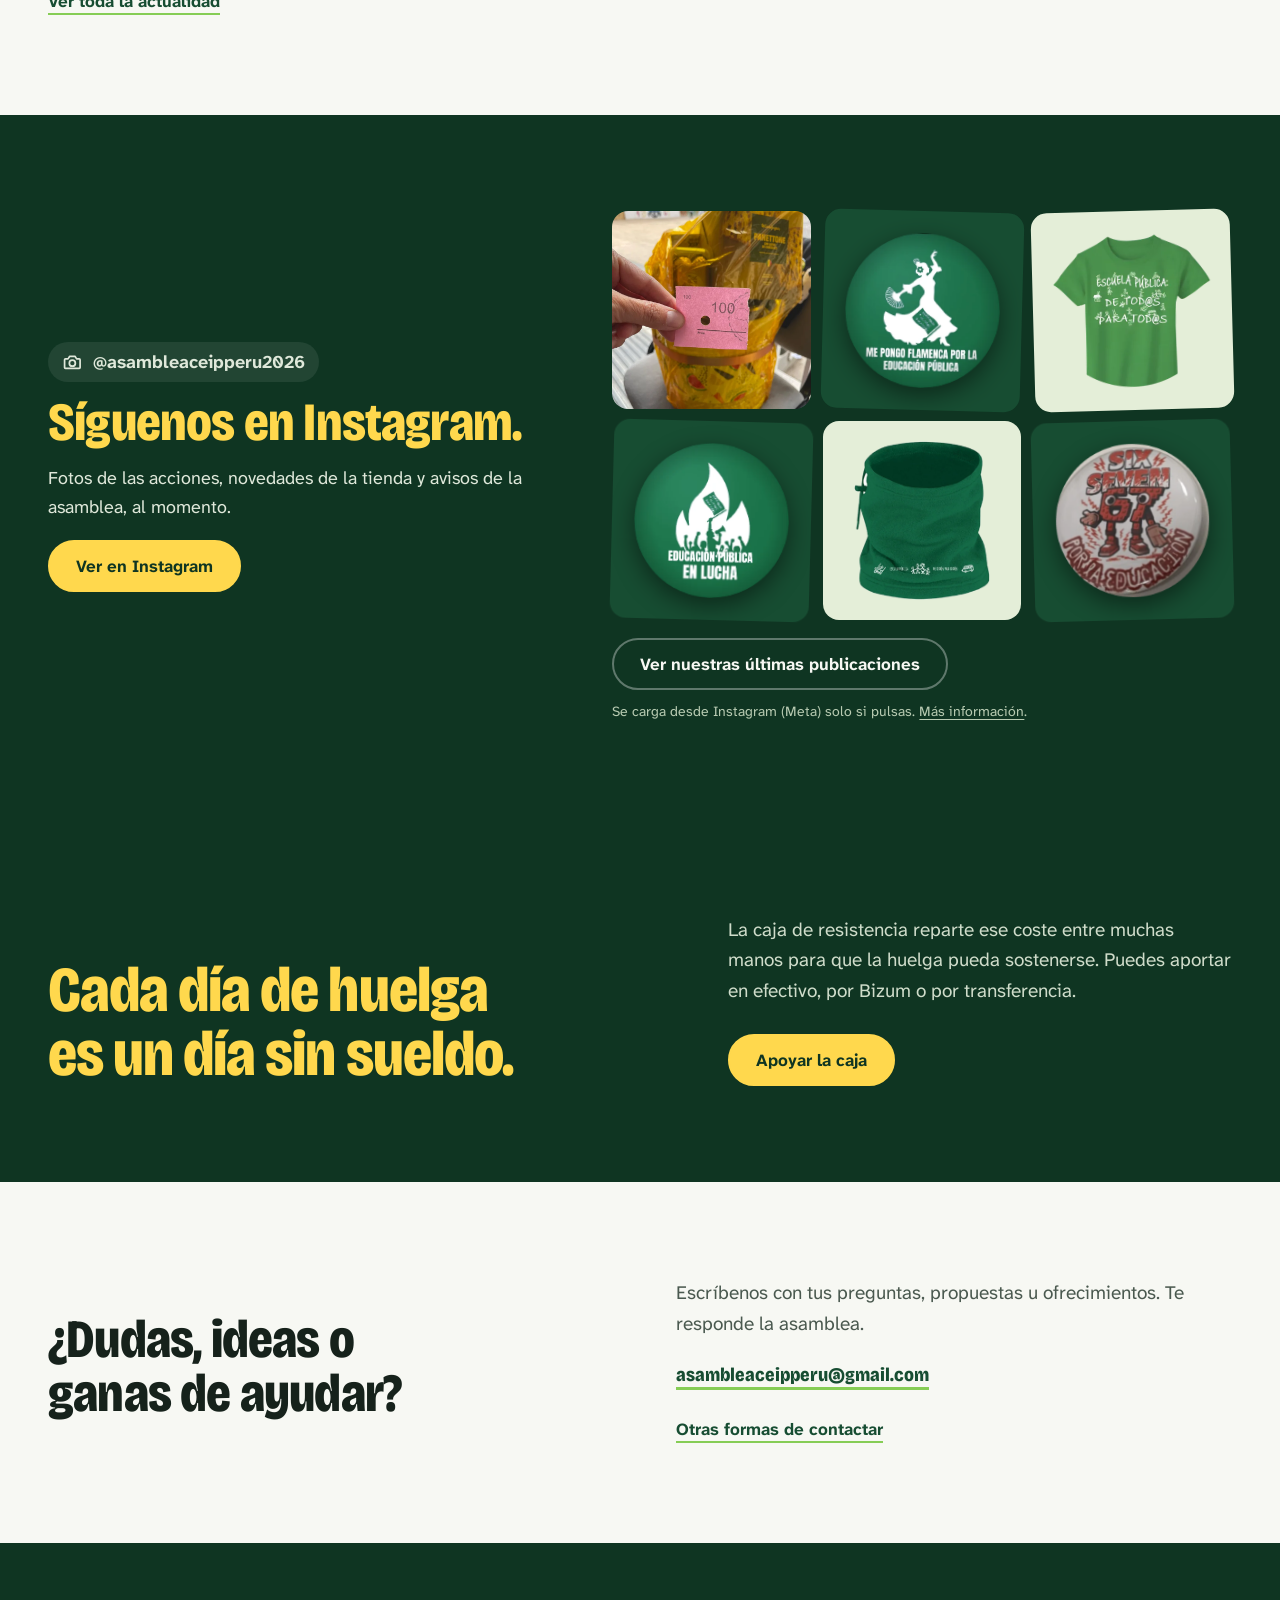
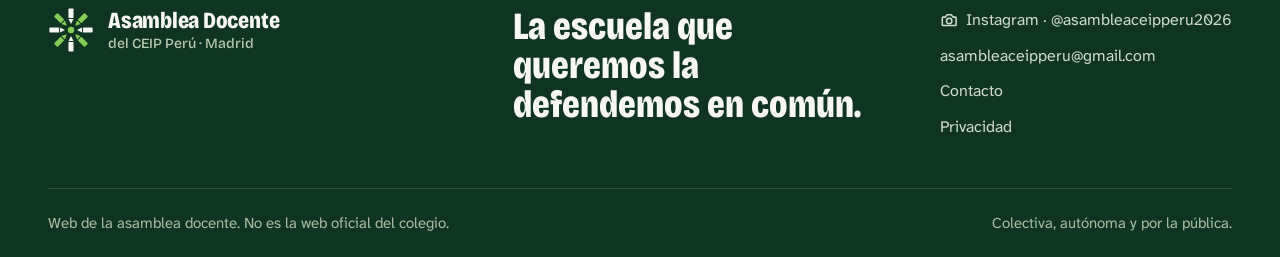
==== commit 48cfe067: "Tienda: braga polar, camiseta XS y sudadera nueva Co-Authored-By: Claude Opus 5.5 <noreply@anthropic" ====
--- a/index.html
+++ b/index.html
@@ -13,7 +13,7 @@
 <section class="section wrap split" id="asamblea"><div><h2 data-edit>Una voz común desde el aula.</h2></div><div><p class="large" data-edit>Somos un espacio del profesorado del CEIP Perú para informar, compartir y construir una voz común en defensa de la educación pública.</p><p data-edit>Aquí reunimos nuestras reivindicaciones, lo que vamos haciendo y cómo apoyar la caja de resistencia de la huelga.</p><a class="text-link" href="quienes-somos.html">Quiénes somos</a></div></section>
 <section class="section demands-home" id="reivindicaciones"><div class="wrap"><div class="section-head"><h2 data-edit>Lo que pedimos, y por qué importa en el aula.</h2><p data-edit>Seis bloques de reivindicaciones. La mayoría se notan directamente en la clase de tu hija o de tu hijo.</p></div><div class="demand-list"><a class="demand-row" href="huelga.html#tiempo"><div><h3 data-edit>Horario lectivo</h3><p data-edit>Tiempo para preparar clases y atender a cada alumno.</p></div><div class="dato-corto"><b>22</b><span>periodos lectivos en Primaria</span></div><span class="flecha"><svg viewBox="0 0 20 20" aria-hidden="true"><path d="M5 15 15 5M7 5h8v8" fill="none" stroke="currentColor" stroke-width="2.2" stroke-linecap="round" stroke-linejoin="round"/></svg></span></a><a class="demand-row" href="huelga.html#ratios"><div><h3 data-edit>Ratios</h3><p data-edit>Grupos más pequeños, más atención.</p></div><div class="dato-corto"><b>15</b><span>alumnos por aula en Primaria</span></div><span class="flecha"><svg viewBox="0 0 20 20" aria-hidden="true"><path d="M5 15 15 5M7 5h8v8" fill="none" stroke="currentColor" stroke-width="2.2" stroke-linecap="round" stroke-linejoin="round"/></svg></span></a><a class="demand-row" href="huelga.html#segregacion"><div><h3 data-edit>Lucha contra la segregación escolar y garantía de la equidad</h3><p data-edit>Apoyos para que nadie se quede fuera.</p></div><div class="dato-corto palabra"><b>Aulas de enlace</b><span>y refuerzo donde más falta hace</span></div><span class="flecha"><svg viewBox="0 0 20 20" aria-hidden="true"><path d="M5 15 15 5M7 5h8v8" fill="none" stroke="currentColor" stroke-width="2.2" stroke-linecap="round" stroke-linejoin="round"/></svg></span></a><a class="demand-row" href="huelga.html#salarios"><div><h3 data-edit>Mejora salarial</h3><p data-edit>Reconocer el trabajo docente.</p></div><div class="dato-corto"><b>+600&nbsp;€</b><span>al mes en el complemento autonómico</span></div><span class="flecha"><svg viewBox="0 0 20 20" aria-hidden="true"><path d="M5 15 15 5M7 5h8v8" fill="none" stroke="currentColor" stroke-width="2.2" stroke-linecap="round" stroke-linejoin="round"/></svg></span></a><a class="demand-row" href="huelga.html#participacion"><div><h3 data-edit>Burocracia y participación</h3><p data-edit>Menos papeleo, más escuela.</p></div><div class="dato-corto"><b>1</b><span>administrativo por centro, como mínimo</span></div><span class="flecha"><svg viewBox="0 0 20 20" aria-hidden="true"><path d="M5 15 15 5M7 5h8v8" fill="none" stroke="currentColor" stroke-width="2.2" stroke-linecap="round" stroke-linejoin="round"/></svg></span></a><a class="demand-row" href="huelga.html#recursos"><div><h3 data-edit>Infraestructuras</h3><p data-edit>Edificios climatizados, cuidados y sin amianto.</p></div><div class="dato-corto palabra"><b>Climatización</b><span>y retirada del amianto</span></div><span class="flecha"><svg viewBox="0 0 20 20" aria-hidden="true"><path d="M5 15 15 5M7 5h8v8" fill="none" stroke="currentColor" stroke-width="2.2" stroke-linecap="round" stroke-linejoin="round"/></svg></span></a></div><a class="text-link" href="huelga.html">Leer las reivindicaciones completas</a></div></section>
 <section class="section wrap" id="actualidad"><div class="section-head"><h2 data-edit>Lo que vamos haciendo.</h2><p data-edit>Acciones, convocatorias y materiales de la asamblea.</p></div><div class="eventos"><article class="evento con-foto"><div class="fecha" aria-hidden="true"><b>30</b><span>oct</span></div><div><span class="tag tag-resultado">Resultado</span><h3 data-edit>Rifa solidaria: ha salido el número 100</h3><p class="cuando" data-edit>Sorteo celebrado el viernes 30 de octubre · 14:00</p><p class="donde" data-edit>CEIP Perú</p><p data-edit>El sorteo de la rifa solidaria por la caja de resistencia se celebró el viernes 30 de octubre, a las dos de la tarde, en el CEIP Perú. Estuvieron presentes varios miembros de la Asamblea Docente y del AFA, y la mano inocente de un niño del cole sacó la papeleta ganadora: <strong>el número 100</strong>.</p><p data-edit>Gracias a todas las personas que habéis participado. Todo lo recaudado va a la caja de resistencia.</p></div><figure class="evento-foto"><img src="assets/sorteo-rifa.webp" alt="La cesta de la rifa y, delante, la papeleta ganadora con el número 100" width="750" height="1000"></figure></article></div><a class="text-link" href="actualidad.html">Ver toda la actualidad</a></section>
-<section class="section ig-seccion" id="instagram"><div class="wrap ig-inner"><div class="ig-texto"><p class="ig-handle"><svg class="ico-foto" viewBox="0 0 24 24" aria-hidden="true" fill="none" stroke="currentColor" stroke-width="2" stroke-linecap="round" stroke-linejoin="round"><path d="M4 8h3l2-3h6l2 3h3a1 1 0 0 1 1 1v9a1 1 0 0 1-1 1H4a1 1 0 0 1-1-1V9a1 1 0 0 1 1-1z"/><circle cx="12" cy="13" r="3.5"/></svg>@asambleaceipperu2026</p><h2 data-edit>Síguenos en Instagram.</h2><p data-edit>Fotos de las acciones, novedades de la tienda y avisos de la asamblea, al momento.</p><a class="button amarillo" href="https://www.instagram.com/asambleaceipperu2026/" rel="noopener">Ver en Instagram</a></div><div class="ig-derecha"><div class="ig-feed" data-ig-feed><a class="ig-tesela foto" href="https://www.instagram.com/asambleaceipperu2026/" rel="noopener" tabindex="-1" aria-hidden="true"><img src="assets/sorteo-rifa.webp" alt="" loading="lazy"></a><a class="ig-tesela chapa" href="https://www.instagram.com/asambleaceipperu2026/" rel="noopener" tabindex="-1" aria-hidden="true"><img src="assets/productos/chapa-flamenca.webp" alt="" loading="lazy"></a><a class="ig-tesela prenda" href="https://www.instagram.com/asambleaceipperu2026/" rel="noopener" tabindex="-1" aria-hidden="true"><img src="assets/productos/camiseta.webp" alt="" loading="lazy"></a><a class="ig-tesela chapa" href="https://www.instagram.com/asambleaceipperu2026/" rel="noopener" tabindex="-1" aria-hidden="true"><img src="assets/productos/chapa-en-lucha.webp" alt="" loading="lazy"></a><a class="ig-tesela prenda" href="https://www.instagram.com/asambleaceipperu2026/" rel="noopener" tabindex="-1" aria-hidden="true"><img src="assets/productos/tote.webp" alt="" loading="lazy"></a><a class="ig-tesela chapa" href="https://www.instagram.com/asambleaceipperu2026/" rel="noopener" tabindex="-1" aria-hidden="true"><img src="assets/productos/chapa-six-seven-rojo.webp" alt="" loading="lazy"></a></div><div class="ig-cargar"><button class="button" type="button" data-ig-cargar="https://www.instagram.com/asambleaceipperu2026/">Ver nuestras últimas publicaciones</button><small>Se carga desde Instagram (Meta) solo si pulsas. <a href="privacidad.html">Más información</a>.</small></div></div></div></section>
+<section class="section ig-seccion" id="instagram"><div class="wrap ig-inner"><div class="ig-texto"><p class="ig-handle"><svg class="ico-foto" viewBox="0 0 24 24" aria-hidden="true" fill="none" stroke="currentColor" stroke-width="2" stroke-linecap="round" stroke-linejoin="round"><path d="M4 8h3l2-3h6l2 3h3a1 1 0 0 1 1 1v9a1 1 0 0 1-1 1H4a1 1 0 0 1-1-1V9a1 1 0 0 1 1-1z"/><circle cx="12" cy="13" r="3.5"/></svg>@asambleaceipperu2026</p><h2 data-edit>Síguenos en Instagram.</h2><p data-edit>Fotos de las acciones, novedades de la tienda y avisos de la asamblea, al momento.</p><a class="button amarillo" href="https://www.instagram.com/asambleaceipperu2026/" rel="noopener">Ver en Instagram</a></div><div class="ig-derecha"><div class="ig-feed" data-ig-feed><a class="ig-tesela foto" href="https://www.instagram.com/asambleaceipperu2026/" rel="noopener" tabindex="-1" aria-hidden="true"><img src="assets/sorteo-rifa.webp" alt="" loading="lazy"></a><a class="ig-tesela chapa" href="https://www.instagram.com/asambleaceipperu2026/" rel="noopener" tabindex="-1" aria-hidden="true"><img src="assets/productos/chapa-flamenca.webp" alt="" loading="lazy"></a><a class="ig-tesela prenda" href="https://www.instagram.com/asambleaceipperu2026/" rel="noopener" tabindex="-1" aria-hidden="true"><img src="assets/productos/camiseta.webp" alt="" loading="lazy"></a><a class="ig-tesela chapa" href="https://www.instagram.com/asambleaceipperu2026/" rel="noopener" tabindex="-1" aria-hidden="true"><img src="assets/productos/chapa-en-lucha.webp" alt="" loading="lazy"></a><a class="ig-tesela prenda" href="https://www.instagram.com/asambleaceipperu2026/" rel="noopener" tabindex="-1" aria-hidden="true"><img src="assets/productos/braga.webp" alt="" loading="lazy"></a><a class="ig-tesela chapa" href="https://www.instagram.com/asambleaceipperu2026/" rel="noopener" tabindex="-1" aria-hidden="true"><img src="assets/productos/chapa-six-seven-rojo.webp" alt="" loading="lazy"></a></div><div class="ig-cargar"><button class="button" type="button" data-ig-cargar="https://www.instagram.com/asambleaceipperu2026/">Ver nuestras últimas publicaciones</button><small>Se carga desde Instagram (Meta) solo si pulsas. <a href="privacidad.html">Más información</a>.</small></div></div></div></section>
 <section class="section caja" id="caja"><div class="wrap caja-inner"><h2 data-edit>Cada día de huelga es un día sin sueldo.</h2><div><p data-edit>La caja de resistencia reparte ese coste entre muchas manos para que la huelga pueda sostenerse. Puedes aportar en efectivo, por Bizum o por transferencia.</p><a class="button amarillo" href="caja-resistencia.html">Apoyar la caja</a></div></div></section>
 <section class="section wrap contact-strip"><div><h2 data-edit>¿Dudas, ideas o ganas de ayudar?</h2></div><div><p data-edit>Escríbenos con tus preguntas, propuestas u ofrecimientos. Te responde la asamblea.</p><p class="correo-grande"><a href="mailto:asambleaceipperu@gmail.com">asambleaceipperu@gmail.com</a></p><a class="text-link" href="contacto.html">Otras formas de contactar</a></div></section></main>
 <footer><div class="wrap footer-main"><a class="brand" href="index.html" aria-label="Asamblea Docente del CEIP Perú. Inicio"><svg xmlns="http://www.w3.org/2000/svg" viewBox="-50 -50 100 100" aria-hidden="true" focusable="false"><g transform="rotate(0)"><g fill="#f7f8f3"><path d="M-5.5 -26.2V-45q0-2 2-2H3.5q2 0 2 2V-26.2Z"/><path d="M-5.5 -24H5.5L0 -13Z"/></g></g><g transform="rotate(45)"><g fill="#86cd55"><path d="M-5.5 -26.2V-45q0-2 2-2H3.5q2 0 2 2V-26.2Z"/><path d="M-5.5 -24H5.5L0 -13Z"/></g></g><g transform="rotate(90)"><g fill="#f7f8f3"><path d="M-5.5 -26.2V-45q0-2 2-2H3.5q2 0 2 2V-26.2Z"/><path d="M-5.5 -24H5.5L0 -13Z"/></g></g><g transform="rotate(135)"><g fill="#86cd55"><path d="M-5.5 -26.2V-45q0-2 2-2H3.5q2 0 2 2V-26.2Z"/><path d="M-5.5 -24H5.5L0 -13Z"/></g></g><g transform="rotate(180)"><g fill="#f7f8f3"><path d="M-5.5 -26.2V-45q0-2 2-2H3.5q2 0 2 2V-26.2Z"/><path d="M-5.5 -24H5.5L0 -13Z"/></g></g><g transform="rotate(225)"><g fill="#86cd55"><path d="M-5.5 -26.2V-45q0-2 2-2H3.5q2 0 2 2V-26.2Z"/><path d="M-5.5 -24H5.5L0 -13Z"/></g></g><g transform="rotate(270)"><g fill="#f7f8f3"><path d="M-5.5 -26.2V-45q0-2 2-2H3.5q2 0 2 2V-26.2Z"/><path d="M-5.5 -24H5.5L0 -13Z"/></g></g><g transform="rotate(315)"><g fill="#86cd55"><path d="M-5.5 -26.2V-45q0-2 2-2H3.5q2 0 2 2V-26.2Z"/><path d="M-5.5 -24H5.5L0 -13Z"/></g></g><circle r="7" fill="#86cd55"/></svg><span class="brand-text"><strong>Asamblea Docente</strong><small>del CEIP Perú · Madrid</small></span></a><p class="footer-lema">La escuela que queremos la defendemos en común.</p><nav class="footer-links" aria-label="Pie de página"><a class="ig-link" href="https://www.instagram.com/asambleaceipperu2026/" rel="noopener"><svg class="ico-foto" viewBox="0 0 24 24" aria-hidden="true" fill="none" stroke="currentColor" stroke-width="2" stroke-linecap="round" stroke-linejoin="round"><path d="M4 8h3l2-3h6l2 3h3a1 1 0 0 1 1 1v9a1 1 0 0 1-1 1H4a1 1 0 0 1-1-1V9a1 1 0 0 1 1-1z"/><circle cx="12" cy="13" r="3.5"/></svg><span>Instagram · @asambleaceipperu2026</span></a><a href="mailto:asambleaceipperu@gmail.com">asambleaceipperu@gmail.com</a><a href="contacto.html">Contacto</a><a href="privacidad.html">Privacidad</a></nav></div><div class="wrap footer-bottom"><span>Web de la asamblea docente. No es la web oficial del colegio.</span><span>Colectiva, autónoma y por la pública.</span></div></footer>
--- a/assets/style.css
+++ b/assets/style.css
@@ -482,11 +482,11 @@
 @media (max-width:720px){.productos{grid-template-columns:1fr}.chapas{grid-template-columns:1fr 1fr}}
 @media (max-width:420px){.chapas{grid-template-columns:1fr}}
 .nota-intro{margin-top:22px;max-width:52ch;padding:12px 16px;border-left:3px solid var(--amarillo);background:#ffffff0f;color:#dfe8da;font-size:17px;line-height:1.5}
-.productos{grid-template-columns:repeat(4,minmax(0,1fr));gap:16px}
+.productos{grid-template-columns:repeat(5,minmax(0,1fr));gap:16px}
 .productos article{padding:24px 22px}
 .productos .foto{height:180px}.productos .foto img{max-height:170px}
 .productos h2{font-size:clamp(1.5rem,2vw,1.9rem)}
-@media (max-width:1180px){.productos{grid-template-columns:repeat(2,minmax(0,1fr))}}
+@media (max-width:1180px){.productos{grid-template-columns:repeat(3,minmax(0,1fr))}}
 @media (max-width:820px){.productos{grid-template-columns:repeat(2,minmax(0,1fr))}}
 @media (max-width:520px){.productos{grid-template-columns:1fr}}
 .productos .foto-chapas img{width:76px;height:76px;margin:0 -8px}
